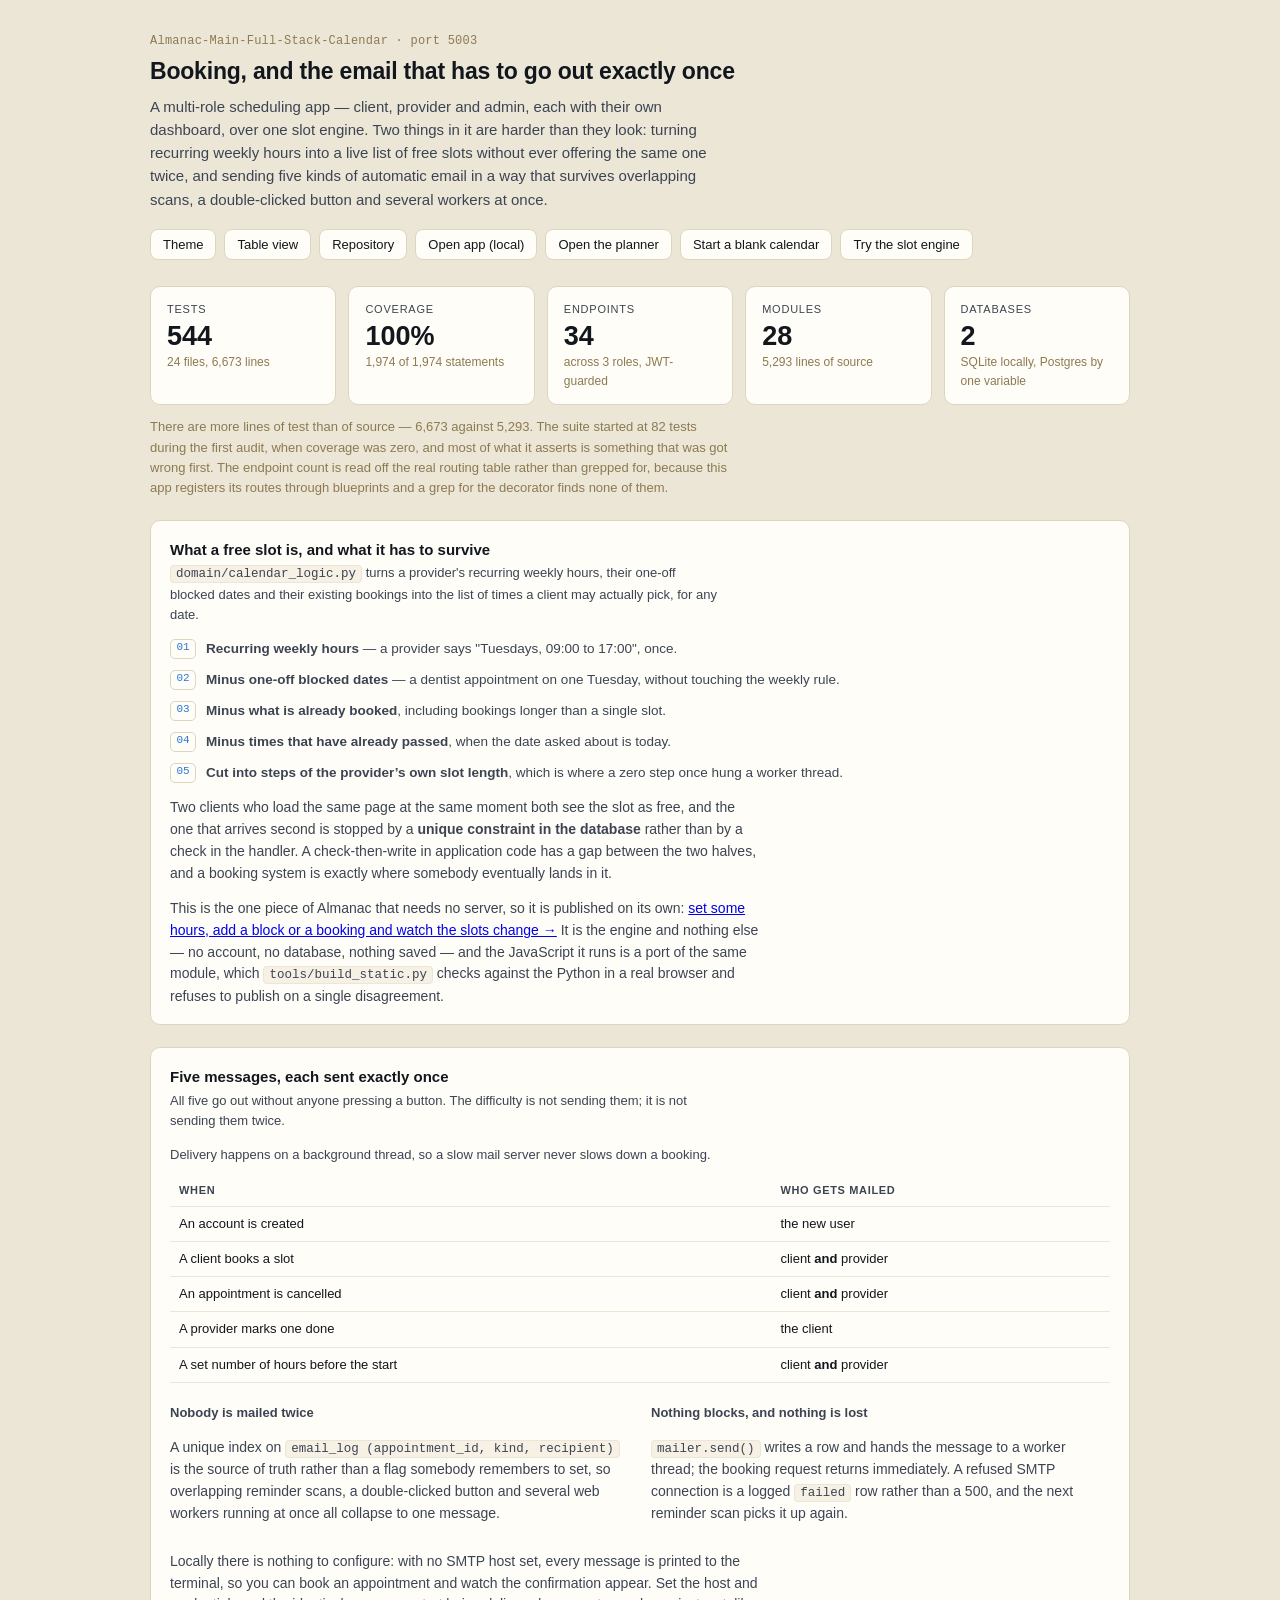
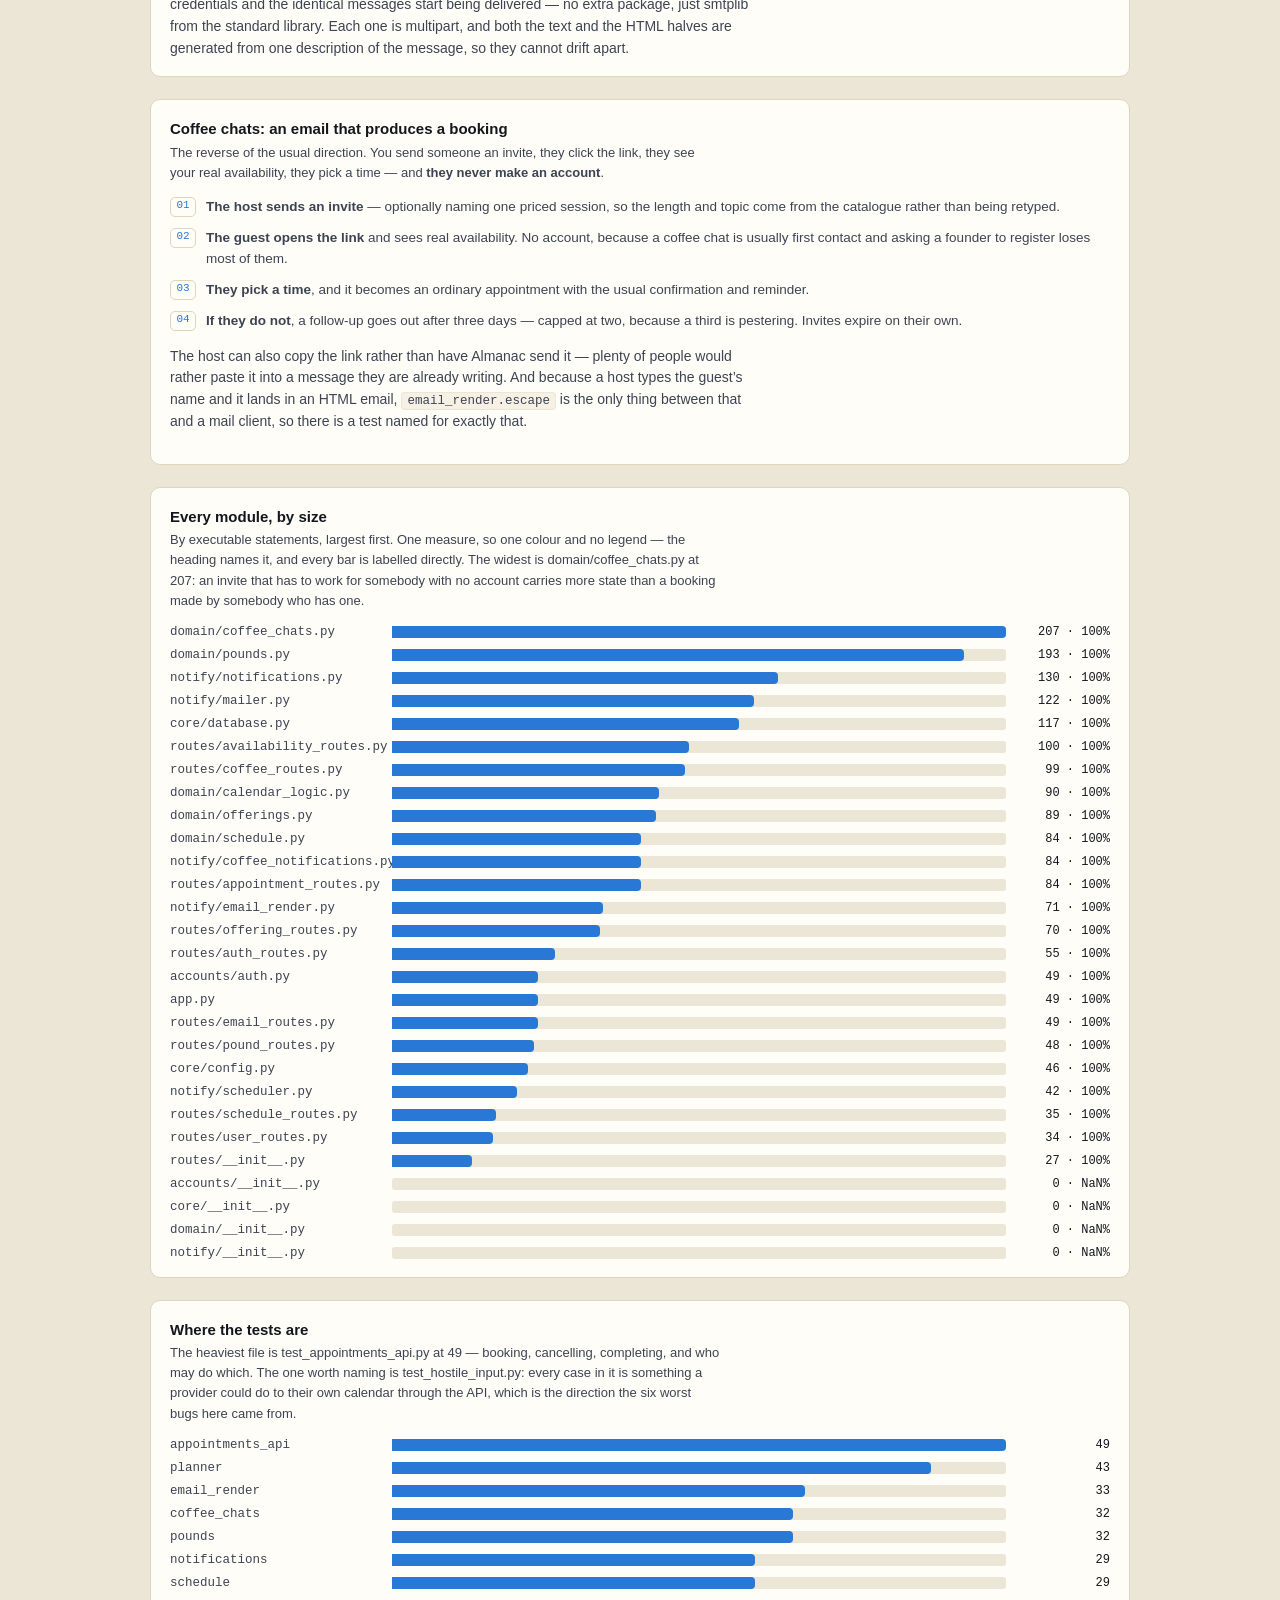
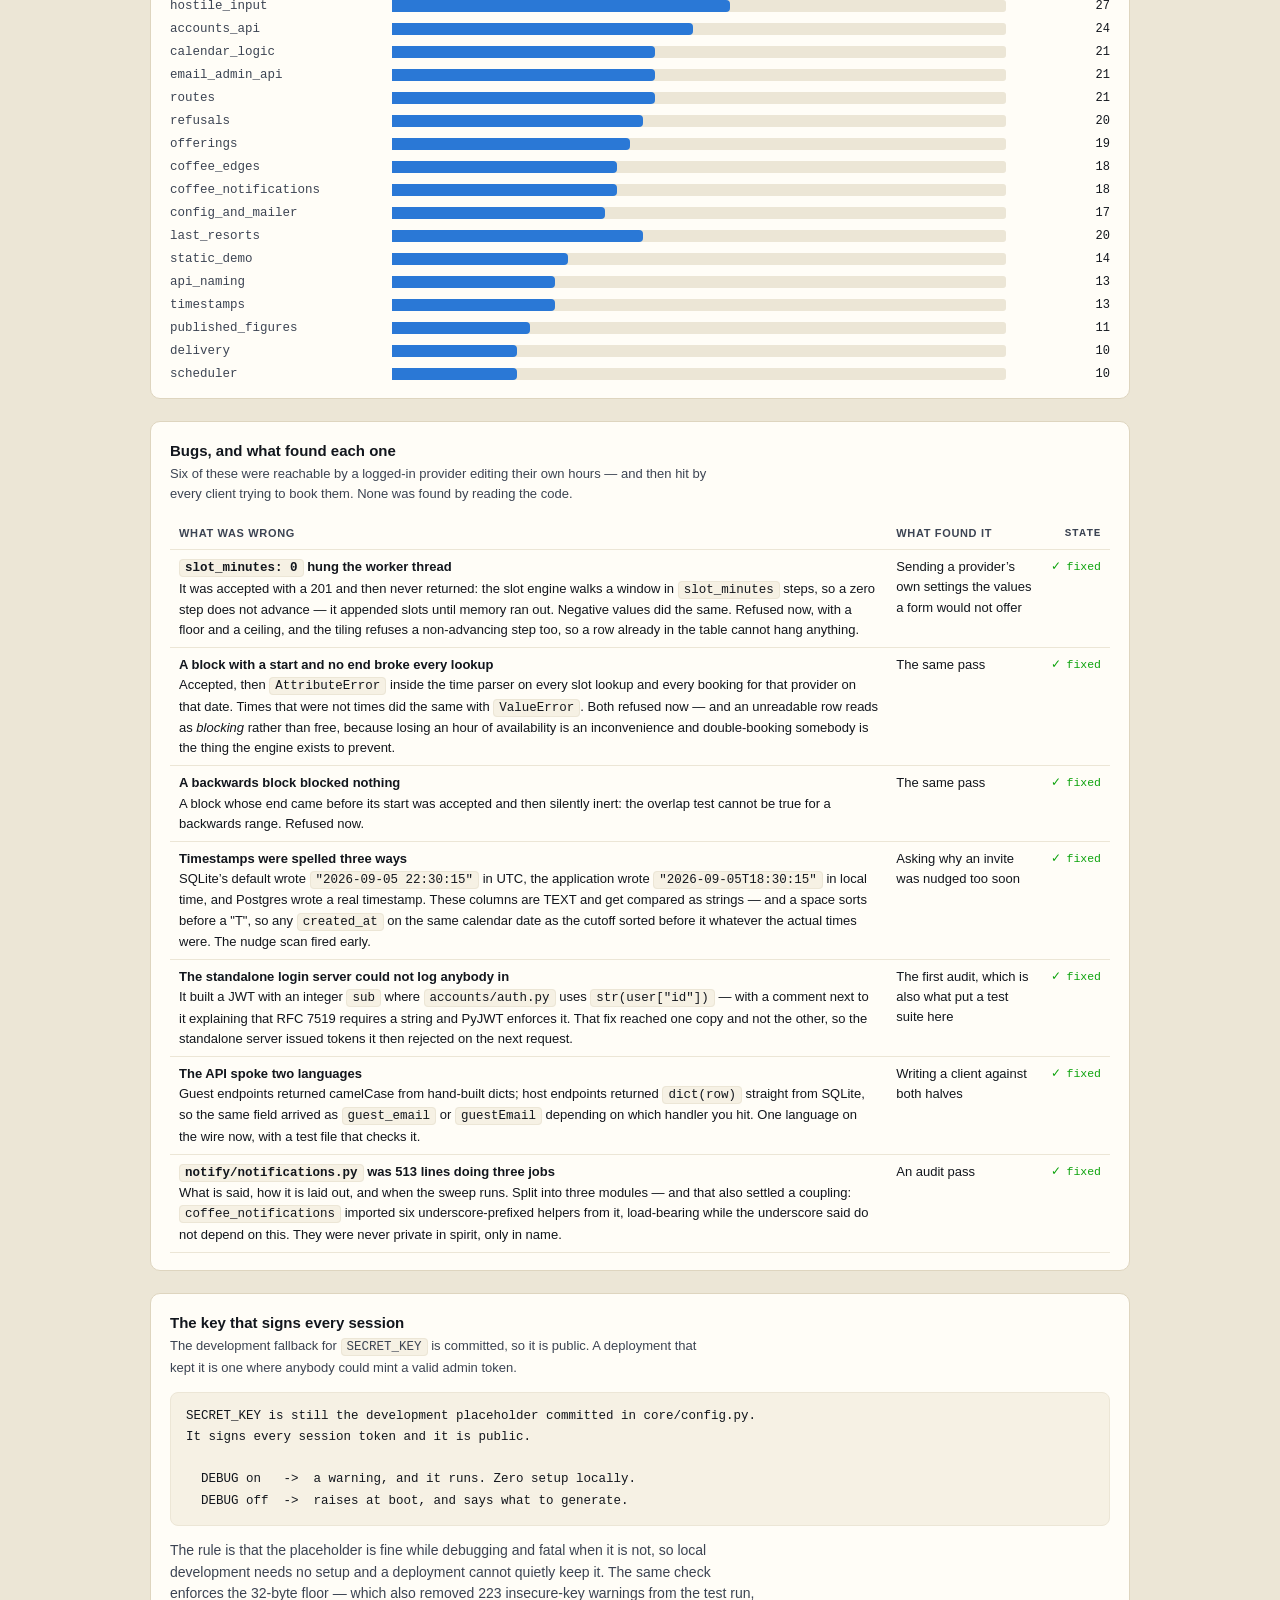
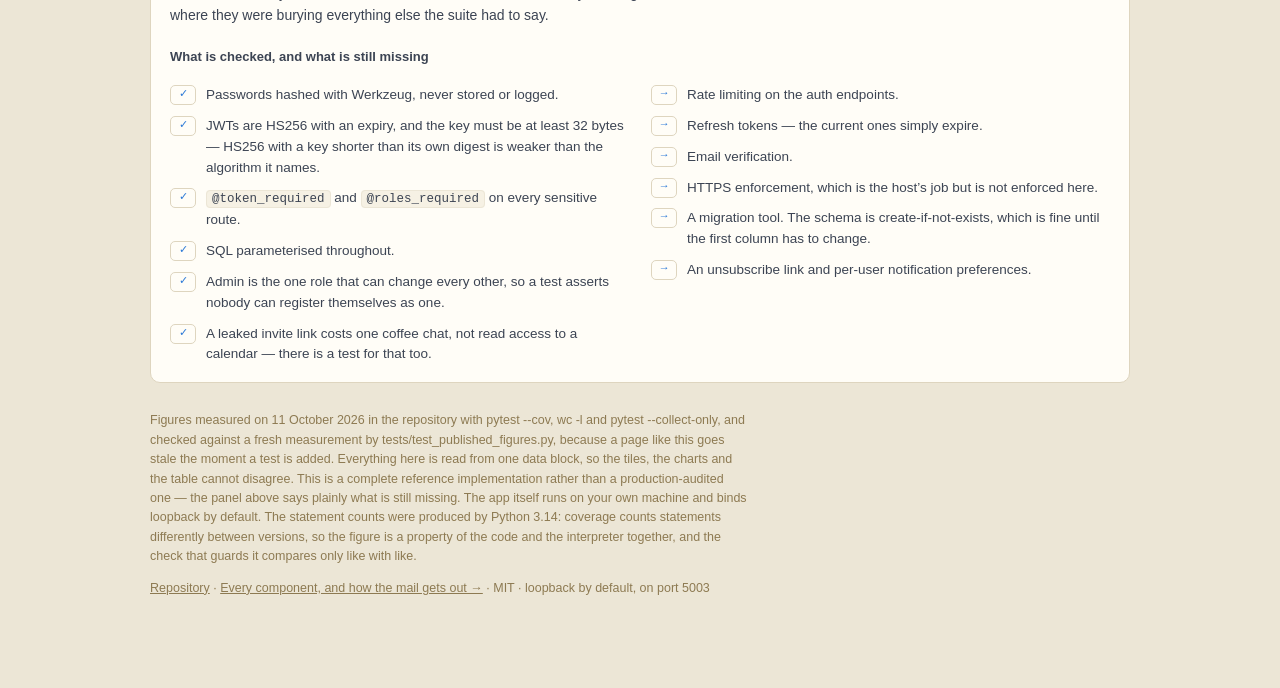
==== docs/index.html @ 66901bf9 "tests: close the last 4 lines and 8 branches (100% line and branch); drop a dead g-is-None guard in " ====
<!DOCTYPE html>
<html lang="en">
<head>
<meta charset="utf-8">
<meta name="viewport" content="width=device-width, initial-scale=1">
<title>Almanac — overview</title>
<meta name="description" content="A multi-role appointment booking platform: free-slot calculation, automatic email that nobody receives twice, and coffee chats — an email that produces a booking without the guest needing an account.">
<meta property="og:title" content="Almanac — appointment booking">
<!-- No count in here. A figure typed into a meta tag is one nothing on the
     page derives, so it is the first thing to go stale. -->
<meta property="og:description" content="Client, provider and admin dashboards over one slot engine, with email that is sent exactly once and a guest booking flow that needs no account.">
<meta property="og:type" content="website">
<style>
/* The warm surface this family of pages uses. The marks on top come from the
 * validated palette and were re-run against *this* surface, because contrast
 * only means anything against the colour the chart actually sits on:
 *
 *   series  #2a78d6  on #fffdf7   all five checks PASS (light)
 *   series  #3987e5  on #1a1a19   all five checks PASS (dark)
 *   good    #0ca30c  3.30:1
 *   warning #fab219  1.80:1  sub-3:1 BY DESIGN -> always icon + label
 *   crit    #d03b3b  4.72:1
 *
 * Run as a categorical set the status colours fail on #fab219, and are meant
 * to: status is not a categorical palette, and amber is legal only with a
 * glyph and a word beside it. Every use of it here has both.
 *
 * Dark is a selected set stepped for the dark surface, not an inversion. */
.viz-root {
  color-scheme: light;
  --plane:     #ece6d6;
  --surface:   #fffdf7;
  --ink:       #12161d;
  --ink-2:     #3c4453;
  --ink-muted: #8d7a52;
  --grid:      #ece6d6;
  --ring:      #ded5bf;
  --code-bg:   #f6f1e4;
  --series:    #2a78d6;
  --track:     #ece6d6;
  --good:      #0ca30c;
  --warning:   #fab219;
  --critical:  #d03b3b;
}
@media (prefers-color-scheme: dark) {
  :root:where(:not([data-theme="light"])) .viz-root {
    color-scheme: dark;
    --plane: #0d0d0d; --surface: #1a1a19;
    --ink: #ffffff; --ink-2: #c3c2b7; --ink-muted: #898781;
    --grid: #2c2c2a; --ring: #383835; --code-bg: #21201e;
    --series: #3987e5; --track: #2c2c2a;
  }
}
:root[data-theme="dark"] .viz-root {
  color-scheme: dark;
  --plane: #0d0d0d; --surface: #1a1a19;
  --ink: #ffffff; --ink-2: #c3c2b7; --ink-muted: #898781;
  --grid: #2c2c2a; --ring: #383835; --code-bg: #21201e;
  --series: #3987e5; --track: #2c2c2a;
}

* { box-sizing: border-box; }
html, body { margin: 0; }
.viz-root {
  --text: -apple-system, BlinkMacSystemFont, "Segoe UI", Helvetica, Arial, sans-serif;
  --mono: ui-monospace, SFMono-Regular, Menlo, monospace;
  padding: 34px 24px 44px;
  font: 15px/1.55 var(--text);
  background: var(--plane); color: var(--ink);
  min-height: 100vh;
}
main { max-width: 980px; margin: 0 auto; }

.crumb {
  margin: 0 0 6px; font: 400 12px var(--mono); color: var(--ink-muted);
  letter-spacing: .02em;
}
h1 { font-size: 23px; margin: 0 0 5px; letter-spacing: -0.2px; }
.lede { color: var(--ink-2); margin: 0; font-size: 15px; max-width: 68ch; }
.head { display: flex; justify-content: space-between; align-items: flex-start; gap: 18px; flex-wrap: wrap; }
.controls { display: flex; gap: 8px; flex-wrap: wrap; }
button, .btn {
  font: 400 13px var(--text); cursor: pointer; text-decoration: none;
  display: inline-block;
  background: var(--surface); color: var(--ink);
  border: 1px solid var(--ring); border-radius: 8px; padding: 7px 12px;
}
button:hover, .btn:hover { border-color: var(--ink-muted); }
button[aria-pressed="true"] { border-color: var(--series); color: var(--series); }

/* ------------------------------------------------------------ stat tiles */
/* A bare stat tile is the one form that ships without a hover layer: there is
 * no plot to interrogate, just the figure and what it counts. */
.tiles { display: grid; grid-template-columns: repeat(auto-fit, minmax(156px, 1fr)); gap: 12px; margin: 26px 0 10px; }
.tile { background: var(--surface); border: 1px solid var(--ring); border-radius: 10px; padding: 14px 16px; }
.tile .k { display: block; color: var(--ink-2); font-size: 11px; text-transform: uppercase; letter-spacing: .07em; }
.tile .v { display: block; margin-top: 3px; font: 600 27px/1.12 var(--text); font-variant-numeric: tabular-nums; }
.tile .n { display: block; margin-top: 2px; color: var(--ink-muted); font-size: 12px; }

.note { color: var(--ink-muted); font-size: 13px; max-width: 80ch; margin: 12px 0 0; }

/* ---------------------------------------------------------------- panels */
.panel { background: var(--surface); border: 1px solid var(--ring); border-radius: 10px; padding: 17px 19px; margin-top: 22px; }
.panel h2 { margin: 0 0 2px; font-size: 15px; }
.panel h3 { margin: 20px 0 6px; font-size: 13px; color: var(--ink-2); }
.panel .sub { margin: 0 0 14px; color: var(--ink-2); font-size: 13px; max-width: 76ch; }
.panel p { font-size: 14px; color: var(--ink-2); max-width: 76ch; }
.split { display: grid; grid-template-columns: repeat(auto-fit, minmax(330px, 1fr)); gap: 22px; }

/* Thin marks on a recessive track, 4px rounding on the data end only so the
 * mark stays anchored flat to the baseline it grows from. */
.bars { display: grid; gap: 9px; }
.bar { display: grid; grid-template-columns: 210px 1fr 92px; gap: 12px; align-items: center; }
.bar .lab { font: 400 12.5px var(--mono); color: var(--ink-2); }
.bar .rail { position: relative; height: 12px; background: var(--track); border-radius: 3px; }
.bar .fill { position: absolute; inset: 0 auto 0 0; background: var(--series); border-radius: 0 4px 4px 0; }
.bar .val { text-align: right; font: 500 12px var(--mono); font-variant-numeric: tabular-nums; color: var(--ink); }
.bar:hover .rail { outline: 2px solid var(--ring); outline-offset: 2px; }

/* ----------------------------------------------------------------- table */
table { width: 100%; border-collapse: collapse; }
caption { text-align: left; color: var(--ink-2); font-size: 13px; padding-bottom: 10px; }
th, td { text-align: left; padding: 7px 9px; border-bottom: 1px solid var(--grid); font-size: 13px; vertical-align: top; }
th { color: var(--ink-2); font-size: 11px; text-transform: uppercase; letter-spacing: .06em; }
td.num, th.num { text-align: right; font-family: var(--mono); font-variant-numeric: tabular-nums; }
td.mono { font-family: var(--mono); font-size: 12px; }
tr.total td { border-bottom: none; font-weight: 600; }
[hidden] { display: none !important; }

code { font-family: var(--mono); font-size: 12.5px; background: var(--code-bg); border: 1px solid var(--grid); border-radius: 4px; padding: 1px 5px; }
pre {
  background: var(--code-bg); border: 1px solid var(--grid); border-radius: 8px;
  padding: 13px 15px; overflow-x: auto;
  font: 12.5px/1.7 var(--mono); color: var(--ink); margin: 12px 0 0;
}

/* Numbered steps. */
.flow { list-style: none; margin: 12px 0 0; padding: 0; display: grid; gap: 10px; }
.flow li { display: grid; grid-template-columns: 26px 1fr; gap: 10px; font-size: 13.5px; color: var(--ink-2); }
.step {
  font: 500 11px var(--mono); color: var(--series);
  border: 1px solid var(--ring); border-radius: 5px;
  text-align: center; padding: 1px 0; height: 20px;
}

/* Status. Never colour alone: each carries a glyph and a word, which is what
 * makes the sub-3:1 amber legal. */
.flag { display: inline-flex; align-items: center; gap: 5px; font: 500 11.5px var(--mono); white-space: nowrap; }
.flag .g { font-size: 12px; }
.flag.good { color: var(--good); }
.flag.warn { color: var(--warning); }
.flag.crit { color: var(--critical); }

dl.kv { display: grid; grid-template-columns: auto 1fr; gap: 4px 14px; margin: 12px 0 0; font-size: 13px; }
dl.kv dt { color: var(--ink-2); font-family: var(--mono); font-size: 12px; }
dl.kv dd { margin: 0; }

footer { margin-top: 28px; color: var(--ink-muted); font-size: 12.5px; max-width: 86ch; }
footer a { color: inherit; }
</style>
</head>

<body class="viz-root" data-palette="#2a78d6">
<main>

<div class="head">
  <div>
    <p class="crumb">Almanac-Main-Full-Stack-Calendar &middot; port 5003</p>
    <h1>Booking, and the email that has to go out exactly once</h1>
    <p class="lede">
      A multi-role scheduling app — client, provider and admin, each with
      their own dashboard, over one slot engine. Two things in it are harder
      than they look: turning recurring weekly hours into a live list of free
      slots without ever offering the same one twice, and sending five kinds
      of automatic email in a way that survives overlapping scans, a
      double-clicked button and several workers at once.
    </p>
  </div>
  <div class="controls">
    <button id="themeBtn" type="button">Theme</button>
    <button id="tableBtn" type="button" aria-pressed="false">Table view</button>
    <a class="btn" href="https://github.com/luke-zhang-cs-py/Almanac-Main-Full-Stack-Calendar">Repository</a>
    <a class="btn" id="localBtn" href="http://127.0.0.1:5003/"
       title="Only works on a machine that is running the app">Open app (local)</a>
    <!-- The one page here that needs nothing running. A test rebuilds it
         from standalone/planner/ and fails if this copy has drifted. -->
    <a class="btn" href="planner.html"
       title="One self-contained file, no server, invented sample data">Open the planner</a>
    <!-- The same engine with nothing in it. The planner above is seeded with
         an invented term, which shows what the thing does and is the wrong
         place to start a real one from -- you would be deleting somebody
         else's lectures first. Built from data.blank.js by the same builder.
         Export a backup from here and domain/schedule.py imports it, which is
         how an offline file ends up with server-sent reminders. -->
    <a class="btn" href="calendar.html"
       title="The same calendar with nothing in it: no term, no diary, no to-dos. Export a backup and Almanac will remind you.">Start a blank calendar</a>
    <!-- The slot engine on its own, ported to JavaScript.
         tools/build_static.py refuses to publish it if the port and
         domain/calendar_logic.py disagree about a single slot. -->
    <a class="btn" href="app/"
       title="The free-slot engine, running in the browser. No account, no database, nothing saved.">Try the slot engine</a>
  </div>
</div>

<section class="tiles" id="tiles" aria-label="Headline figures"></section>
<p class="note" id="tilesNote"></p>

<!-- ==================================================== the slot engine -->
<section class="panel">
  <h2>What a free slot is, and what it has to survive</h2>
  <p class="sub">
    <code>domain/calendar_logic.py</code> turns a provider's recurring weekly hours,
    their one-off blocked dates and their existing bookings into the list of
    times a client may actually pick, for any date.
  </p>
  <ul class="flow" id="slotList"></ul>
  <p id="raceNote"></p>
  <p class="note">
    This is the one piece of Almanac that needs no server, so it is published
    on its own: <a href="app/">set some hours, add a block or a booking and
    watch the slots change &rarr;</a> It is the engine and nothing else — no
    account, no database, nothing saved — and the JavaScript it runs is a port
    of the same module, which <code>tools/build_static.py</code> checks against
    the Python in a real browser and refuses to publish on a single
    disagreement.
  </p>
</section>

<!-- ====================================================== the email -->
<section class="panel">
  <h2>Five messages, each sent exactly once</h2>
  <p class="sub">
    All five go out without anyone pressing a button. The difficulty is not
    sending them; it is not sending them twice.
  </p>
  <table>
    <caption>Delivery happens on a background thread, so a slow mail server
      never slows down a booking.</caption>
    <thead>
      <tr><th>When</th><th>Who gets mailed</th></tr>
    </thead>
    <tbody id="mailBody"></tbody>
  </table>
  <div class="split">
    <div>
      <h3>Nobody is mailed twice</h3>
      <p>
        A unique index on
        <code>email_log (appointment_id, kind, recipient)</code> is the source
        of truth rather than a flag somebody remembers to set, so overlapping
        reminder scans, a double-clicked button and several web workers
        running at once all collapse to one message.
      </p>
    </div>
    <div>
      <h3>Nothing blocks, and nothing is lost</h3>
      <p>
        <code>mailer.send()</code> writes a row and hands the message to a
        worker thread; the booking request returns immediately. A refused SMTP
        connection is a logged <code>failed</code> row rather than a 500, and
        the next reminder scan picks it up again.
      </p>
    </div>
  </div>
  <p class="note" id="mailNote"></p>
</section>

<!-- ================================================== the coffee chat -->
<section class="panel">
  <h2>Coffee chats: an email that produces a booking</h2>
  <p class="sub">
    The reverse of the usual direction. You send someone an invite, they click
    the link, they see your real availability, they pick a time — and
    <strong>they never make an account</strong>.
  </p>
  <ul class="flow" id="coffeeList"></ul>
  <p id="coffeeNote"></p>
</section>

<!-- ==================================================== the source -->
<section class="panel" id="modulePanel">
  <h2>Every module, by size</h2>
  <p class="sub" id="moduleSub"></p>
  <div id="moduleBars" class="bars"></div>
</section>

<section class="panel" id="testPanel">
  <h2>Where the tests are</h2>
  <p class="sub" id="testSub"></p>
  <div id="testBars" class="bars"></div>
</section>

<section class="panel" id="tablePanel" hidden>
  <table>
    <caption>Every module with its size, statements, coverage and what it is
      for. The same data as the two charts above.</caption>
    <thead>
      <tr><th>Module</th><th class="num">Lines</th><th class="num">Stmts</th>
          <th class="num">Covered</th><th>What it does</th></tr>
    </thead>
    <tbody id="tableBody"></tbody>
  </table>
</section>

<!-- =========================================================== the bugs -->
<section class="panel">
  <h2>Bugs, and what found each one</h2>
  <p class="sub">
    Six of these were reachable by a logged-in provider editing their own
    hours — and then hit by every client trying to book them. None was found
    by reading the code.
  </p>
  <table>
    <thead>
      <tr><th>What was wrong</th><th>What found it</th><th class="num">State</th></tr>
    </thead>
    <tbody id="bugBody"></tbody>
  </table>
</section>

<!-- ======================================================= the security -->
<section class="panel">
  <h2>The key that signs every session</h2>
  <p class="sub">
    The development fallback for <code>SECRET_KEY</code> is committed, so it
    is public. A deployment that kept it is one where anybody could mint a
    valid admin token.
  </p>
  <pre id="keySample"></pre>
  <p id="keyNote"></p>
  <h3>What is checked, and what is still missing</h3>
  <div class="split">
    <div>
      <ul class="flow" id="secureList"></ul>
    </div>
    <div>
      <ul class="flow" id="missingList"></ul>
    </div>
  </div>
</section>

<footer>
  <p id="footNote"></p>
  <p>
    <a href="https://github.com/luke-zhang-cs-py/Almanac-Main-Full-Stack-Calendar">Repository</a>
    &middot; <a href="architecture.html">Every component, and how the mail gets out &rarr;</a>
    &middot; MIT &middot; loopback by default, on port 5003
  </p>
</footer>

</main>

<script>
'use strict';

/* Every number on this page is read from here, so the tiles, the charts and
 * the table cannot drift apart.
 *
 * Measured on 23 September 2026 in the repository: `pytest -q --cov` for the
 * statements and what is uncovered, `wc -l` for length, `pytest
 * --collect-only -q` for the test counts, and the endpoint count by walking
 * the real url_map rather than grepping for decorators. Not estimated.
 * tests/test_published_figures.py checks the module and test figures against
 * a fresh measurement; `python tools/refresh_figures.py` rewrites them. */

var MODULES = [
  { name: 'domain/coffee_chats.py',         lines: 581, stmts: 207, missed:  0, does: 'the invite lifecycle: tokens, expiry, nudges, guest booking' },
  { name: 'domain/pounds.py',               lines: 523, stmts: 193, missed:  0, does: 'Canadian dollars into pounds, crossed through the euro, against a ceiling' },
  { name: 'notify/notifications.py',        lines: 470, stmts: 130, missed:  0, does: 'what Almanac says, and on what occasion' },
  { name: 'notify/mailer.py',               lines: 280, stmts: 122, missed:  0, does: 'transport: SMTP, the background queue, the delivery log' },
  { name: 'core/database.py',               lines: 561, stmts: 117, missed:  0, does: 'one interface over SQLite and Postgres' },
  { name: 'routes/availability_routes.py',  lines: 177, stmts: 100, missed:  0, does: 'provider hours and blocked dates; the public slot lookup' },
  { name: 'routes/coffee_routes.py',        lines: 206, stmts:  99, missed:  0, does: 'invites for the host, booking for the guest' },
  { name: 'domain/calendar_logic.py',       lines: 212, stmts:  90, missed:  0, does: 'the free-slot engine' },
  { name: 'domain/offerings.py',            lines: 250, stmts:  89, missed:  0, does: 'the priced catalogue; money as integer minor units' },
  { name: 'domain/schedule.py',             lines: 257, stmts:  84, missed:  0, does: 'a timetable imported from the planner, and what may be reminded about' },
  { name: 'notify/coffee_notifications.py', lines: 247, stmts:  84, missed:  0, does: 'invite, nudge, booked and declined mail' },
  { name: 'routes/appointment_routes.py',   lines: 169, stmts:  84, missed:  0, does: 'book, list, cancel, complete' },
  { name: 'notify/email_render.py',         lines: 223, stmts:  71, missed:  0, does: 'how a message is laid out — text and HTML from one description' },
  { name: 'routes/offering_routes.py',      lines: 135, stmts:  70, missed:  0, does: 'catalogue CRUD for the owner, browse for everyone' },
  { name: 'routes/auth_routes.py',          lines:  95, stmts:  55, missed:  0, does: 'register, login, me' },
  { name: 'accounts/auth.py',               lines:  87, stmts:  49, missed:  0, does: 'JWTs, and the two decorators that guard every route' },
  { name: 'app.py',                         lines:  81, stmts:  49, missed:  0, does: 'the factory and the blueprint registration' },
  { name: 'routes/email_routes.py',         lines:  89, stmts:  49, missed:  0, does: 'the admin delivery log, a test send, a manual scan' },
  { name: 'routes/pound_routes.py',         lines:  93, stmts:  48, missed:  0, does: 'one ledger per account: record, list, quote, remove' },
  { name: 'core/config.py',                 lines: 152, stmts:  46, missed:  0, does: 'every setting, from the environment — and the key check' },
  { name: 'notify/scheduler.py',            lines:  98, stmts:  42, missed:  0, does: 'the one background timer: reminders and coffee nudges' },
  { name: 'routes/schedule_routes.py',      lines:  82, stmts:  35, missed:  0, does: 'import a planner backup, list it, throw it away' },
  { name: 'routes/user_routes.py',          lines:  62, stmts:  34, missed:  0, does: 'providers, and the admin user list' },
  { name: 'routes/__init__.py',             lines:  70, stmts:  27, missed:  0, does: 'the blueprint list, and the camelCase helper' },
  { name: 'accounts/__init__.py',           lines:  19, stmts:   0, missed:  0, does: 'why the security boundary is its own directory' },
  { name: 'core/__init__.py',               lines:  20, stmts:   0, missed:  0, does: 'the plumbing everything sits on, and the direction of the arrows' },
  { name: 'domain/__init__.py',             lines:  25, stmts:   0, missed:  0, does: 'what the booking rules are, and what they are not allowed to import' },
  { name: 'notify/__init__.py',             lines:  29, stmts:   0, missed:  0, does: 'the email stack, bottom to top, and why it is not called email' }
];

/* Left out of coverage on purpose, and named here so the omission is visible
 * rather than silent. */
var OMITTED = [
  { name: 'scripts/login_page.py', lines: 427, why: 'a deliberately standalone demo server with its own database' },
  { name: 'scripts/seed_luke.py',  lines: 278, why: 'seeds a provider with hours and a catalogue' },
  { name: 'scripts/seed_data.py',  lines:  32, why: 'seeds the demo accounts' }
];

var TESTS = [
  { file: 'test_appointments_api.py',     n: 49, of: 'booking, cancelling, completing, and who may do which' },
  { file: 'test_planner.py',              n: 43, of: 'the standalone planner, and that no seed of anyone’s is committed with it' },
  { file: 'test_email_render.py',         n: 33, of: 'that the text and HTML halves cannot drift apart' },
  { file: 'test_coffee_chats.py',         n: 32, of: 'the invite lifecycle end to end' },
  { file: 'test_pounds.py',               n: 32, of: 'the cross rate and the markup, against the wallet fixture' },
  { file: 'test_notifications.py',        n: 29, of: 'what is said, on which occasion' },
  { file: 'test_schedule.py',             n: 29, of: 'the imported timetable, and the reminder the planner cannot send' },
  { file: 'test_hostile_input.py',        n: 27, of: 'what a provider can do to their own calendar' },
  { file: 'test_accounts_api.py',         n: 24, of: 'registration, login, and the role nobody may self-assign' },
  { file: 'test_calendar_logic.py',       n: 21, of: 'the slot engine' },
  { file: 'test_email_admin_api.py',      n: 21, of: 'the delivery log and the manual scan' },
  { file: 'test_routes.py',               n: 21, of: 'the HTTP surface' },
  { file: 'test_refusals.py',             n: 20, of: 'what every endpoint says when it has to say no' },
  { file: 'test_offerings.py',            n: 19, of: 'the catalogue, and money as integer minor units' },
  { file: 'test_coffee_edges.py',         n: 18, of: 'expired links, lost races, and payloads nobody meant to send' },
  { file: 'test_coffee_notifications.py', n: 18, of: 'invite, nudge, booked and declined mail' },
  { file: 'test_config_and_mailer.py',    n: 17, of: 'the key check, and a mail server that refuses' },
  { file: 'test_last_resorts.py',         n: 20, of: 'the arms that run only after something else went wrong' },
  { file: 'test_static_demo.py',          n: 14, of: 'that the published slot-engine demo has not drifted from what built it' },
  { file: 'test_api_naming.py',           n: 13, of: 'that the whole API speaks one language on the wire' },
  { file: 'test_timestamps.py',           n: 13, of: 'that every timestamp is written the same way' },
  { file: 'test_published_figures.py',    n: 11, of: 'the numbers on this page, against a fresh measurement' },
  { file: 'test_delivery.py',             n: 10, of: 'the SMTP conversation, and the sweep that drives it' },
  { file: 'test_scheduler.py',            n: 10, of: 'the background sweep' }
];

var TEST_LINES = 6673;

/* Which interpreter produced the statement counts above. It matters: coverage
 * counts a `with` block or a multi-line call differently between versions, so
 * the same unchanged file measures a different number of statements under a
 * different Python. The guard compares only when the running one is this one,
 * and skips with a reason otherwise -- which is why this line exists rather
 * than the check simply failing on a CI runner. */
var MEASURED_WITH = 'Python 3.14';
var ENDPOINTS = 34;
var ROLES = 3;

var SLOTS = [
  '<strong>Recurring weekly hours</strong> — a provider says "Tuesdays, 09:00 to 17:00", once.',
  '<strong>Minus one-off blocked dates</strong> — a dentist appointment on one Tuesday, without touching the weekly rule.',
  '<strong>Minus what is already booked</strong>, including bookings longer than a single slot.',
  '<strong>Minus times that have already passed</strong>, when the date asked about is today.',
  '<strong>Cut into steps of the provider’s own slot length</strong>, which is where a zero step once hung a worker thread.'
];

var MAILS = [
  ['An account is created', 'the new user'],
  ['A client books a slot', 'client <b>and</b> provider'],
  ['An appointment is cancelled', 'client <b>and</b> provider'],
  ['A provider marks one done', 'the client'],
  ['A set number of hours before the start', 'client <b>and</b> provider']
];

var COFFEE = [
  '<strong>The host sends an invite</strong> — optionally naming one priced session, so the length and topic come from the catalogue rather than being retyped.',
  '<strong>The guest opens the link</strong> and sees real availability. No account, because a coffee chat is usually first contact and asking a founder to register loses most of them.',
  '<strong>They pick a time</strong>, and it becomes an ordinary appointment with the usual confirmation and reminder.',
  '<strong>If they do not</strong>, a follow-up goes out after three days — capped at two, because a third is pestering. Invites expire on their own.'
];

/* Authored prose with intentional markup, kept out of esc() deliberately --
 * see drawBugs, which says so. Nothing here comes from a user. */
var BUGS = [
  ['<code>slot_minutes: 0</code> hung the worker thread',
   'It was accepted with a 201 and then never returned: the slot engine walks a window in <code>slot_minutes</code> steps, so a zero step does not advance — it appended slots until memory ran out. Negative values did the same. Refused now, with a floor and a ceiling, and the tiling refuses a non-advancing step too, so a row already in the table cannot hang anything.',
   'Sending a provider’s own settings the values a form would not offer', 'fixed'],
  ['A block with a start and no end broke every lookup',
   'Accepted, then <code>AttributeError</code> inside the time parser on every slot lookup and every booking for that provider on that date. Times that were not times did the same with <code>ValueError</code>. Both refused now — and an unreadable row reads as <em>blocking</em> rather than free, because losing an hour of availability is an inconvenience and double-booking somebody is the thing the engine exists to prevent.',
   'The same pass', 'fixed'],
  ['A backwards block blocked nothing',
   'A block whose end came before its start was accepted and then silently inert: the overlap test cannot be true for a backwards range. Refused now.',
   'The same pass', 'fixed'],
  ['Timestamps were spelled three ways',
   'SQLite’s default wrote <code>"2026-09-05 22:30:15"</code> in UTC, the application wrote <code>"2026-09-05T18:30:15"</code> in local time, and Postgres wrote a real timestamp. These columns are TEXT and get compared as strings — and a space sorts before a "T", so any <code>created_at</code> on the same calendar date as the cutoff sorted before it whatever the actual times were. The nudge scan fired early.',
   'Asking why an invite was nudged too soon', 'fixed'],
  ['The standalone login server could not log anybody in',
   'It built a JWT with an integer <code>sub</code> where <code>accounts/auth.py</code> uses <code>str(user["id"])</code> — with a comment next to it explaining that RFC 7519 requires a string and PyJWT enforces it. That fix reached one copy and not the other, so the standalone server issued tokens it then rejected on the next request.',
   'The first audit, which is also what put a test suite here', 'fixed'],
  ['The API spoke two languages',
   'Guest endpoints returned camelCase from hand-built dicts; host endpoints returned <code>dict(row)</code> straight from SQLite, so the same field arrived as <code>guest_email</code> or <code>guestEmail</code> depending on which handler you hit. One language on the wire now, with a test file that checks it.',
   'Writing a client against both halves', 'fixed'],
  ['<code>notify/notifications.py</code> was 513 lines doing three jobs',
   'What is said, how it is laid out, and when the sweep runs. Split into three modules — and that also settled a coupling: <code>coffee_notifications</code> imported six underscore-prefixed helpers from it, load-bearing while the underscore said do not depend on this. They were never private in spirit, only in name.',
   'An audit pass', 'fixed']
];

var SECURE = [
  'Passwords hashed with Werkzeug, never stored or logged.',
  'JWTs are HS256 with an expiry, and the key must be at least 32 bytes — HS256 with a key shorter than its own digest is weaker than the algorithm it names.',
  '<code>@token_required</code> and <code>@roles_required</code> on every sensitive route.',
  'SQL parameterised throughout.',
  'Admin is the one role that can change every other, so a test asserts nobody can register themselves as one.',
  'A leaked invite link costs one coffee chat, not read access to a calendar — there is a test for that too.'
];

var MISSING = [
  'Rate limiting on the auth endpoints.',
  'Refresh tokens — the current ones simply expire.',
  'Email verification.',
  'HTTPS enforcement, which is the host’s job but is not enforced here.',
  'A migration tool. The schema is create-if-not-exists, which is fine until the first column has to change.',
  'An unsubscribe link and per-user notification preferences.'
];

/* ------------------------------------------------------------- helpers */

function esc(s) {
  return String(s).replace(/[&<>"]/g, function (c) {
    return { '&': '&amp;', '<': '&lt;', '>': '&gt;', '"': '&quot;' }[c];
  });
}
function el(id) { return document.getElementById(id); }
function covered(m) { return m.stmts - m.missed; }
function coverage(m) { return Math.round(100 * covered(m) / m.stmts); }
function sum(list, field) {
  return list.reduce(function (n, item) { return n + field(item); }, 0);
}

var STMTS = sum(MODULES, function (m) { return m.stmts; });
var COVERED = sum(MODULES, covered);
var LINES = sum(MODULES, function (m) { return m.lines; });
var TEST_COUNT = sum(TESTS, function (t) { return t.n; });

/* ---------------------------------------------------------------- tiles */

function drawTiles() {
  var tiles = [
    ['Tests', TEST_COUNT.toLocaleString(),
     TESTS.length + ' files, ' + TEST_LINES.toLocaleString() + ' lines'],
    ['Coverage', Math.round(100 * COVERED / STMTS) + '%',
     COVERED.toLocaleString() + ' of ' + STMTS.toLocaleString() + ' statements'],
    ['Endpoints', ENDPOINTS, 'across ' + ROLES + ' roles, JWT-guarded'],
    ['Modules', MODULES.length, LINES.toLocaleString() + ' lines of source'],
    ['Databases', 2, 'SQLite locally, Postgres by one variable']
  ];
  el('tiles').innerHTML = tiles.map(function (t) {
    return '<div class="tile"><span class="k">' + esc(t[0]) +
      '</span><strong class="v">' + esc(t[1]) + '</strong>' +
      '<span class="n">' + esc(t[2]) + '</span></div>';
  }).join('');

  el('tilesNote').textContent =
    'There are more lines of test than of source — ' +
    TEST_LINES.toLocaleString() + ' against ' + LINES.toLocaleString() +
    '. The suite started at 82 tests during the first audit, when coverage ' +
    'was zero, and most of what it asserts is something that was got wrong ' +
    'first. The endpoint count is read off the real routing table rather ' +
    'than grepped for, because this app registers its routes through ' +
    'blueprints and a grep for the decorator finds none of them.';
}

/* --------------------------------------------------------------- charts */

function drawBars(id, rows, label, value, size, peak) {
  el(id).innerHTML = rows.map(function (row) {
    var width = (size(row) / peak * 100).toFixed(1);
    return '<div class="bar" title="' + esc(label(row) + ' — ' + value(row)) +
      '"><span class="lab">' + esc(label(row)) + '</span>' +
      '<span class="rail"><span class="fill" style="width:' + width +
      '%"></span></span>' +
      '<span class="val">' + esc(value(row)) + '</span></div>';
  }).join('');
}

function byStatements() {
  return MODULES.slice().sort(function (a, b) { return b.stmts - a.stmts; });
}

function drawModules() {
  var rows = byStatements();
  var peak = rows[0].stmts;
  el('moduleSub').textContent =
    'By executable statements, largest first. One measure, so one colour and ' +
    'no legend — the heading names it, and every bar is labelled directly. ' +
    'The widest is ' + rows[0].name + ' at ' + rows[0].stmts + ': an invite ' +
    'that has to work for somebody with no account carries more state than ' +
    'a booking made by somebody who has one.';
  drawBars('moduleBars', rows,
           function (m) { return m.name; },
           function (m) { return m.stmts + ' · ' + coverage(m) + '%'; },
           function (m) { return m.stmts; }, peak);
}

function drawTests() {
  var peak = Math.max.apply(null, TESTS.map(function (t) { return t.n; }));
  var most = TESTS.reduce(function (a, b) { return b.n > a.n ? b : a; });
  el('testSub').textContent =
    'The heaviest file is ' + most.file + ' at ' + most.n + ' — ' + most.of +
    '. The one worth naming is test_hostile_input.py: every case in it is ' +
    'something a provider could do to their own calendar through the API, ' +
    'which is the direction the six worst bugs here came from.';
  drawBars('testBars', TESTS,
           function (t) { return t.file.replace('test_', '').replace('.py', ''); },
           function (t) { return String(t.n); },
           function (t) { return t.n; }, peak);
}

/* --------------------------------------------------------------- tables */

function drawTable() {
  var rows = byStatements().map(function (m) {
    return '<tr><td class="mono">' + esc(m.name) + '</td>' +
      '<td class="num">' + m.lines + '</td>' +
      '<td class="num">' + m.stmts + '</td>' +
      '<td class="num">' + coverage(m) + '%</td>' +
      '<td>' + esc(m.does) + '</td></tr>';
  }).join('');
  var omitted = OMITTED.map(function (o) {
    return '<tr><td class="mono">' + esc(o.name) + '</td>' +
      '<td class="num">' + o.lines + '</td>' +
      '<td class="num">&mdash;</td><td class="num">omitted</td>' +
      '<td>' + esc(o.why) + '</td></tr>';
  }).join('');
  el('tableBody').innerHTML = rows + omitted +
    '<tr class="total"><td>Total, excluding the omitted scripts</td>' +
    '<td class="num">' + LINES.toLocaleString() + '</td>' +
    '<td class="num">' + STMTS.toLocaleString() + '</td>' +
    '<td class="num">' + Math.round(100 * COVERED / STMTS) + '%</td>' +
    '<td>&mdash;</td></tr>';
}

function drawBugs() {
  el('bugBody').innerHTML = BUGS.map(function (b) {
    return '<tr><td><b>' + b[0] + '</b><br>' + b[1] + '</td>' +
      '<td>' + b[2] + '</td>' +
      '<td class="num"><span class="flag good"><span class="g">✓</span>' +
      esc(b[3]) + '</span></td></tr>';
  }).join('');
}

function drawSlots() {
  el('slotList').innerHTML = SLOTS.map(function (text, index) {
    var n = index + 1;
    return '<li><span class="step">' + (n < 10 ? '0' + n : n) +
      '</span><span>' + text + '</span></li>';
  }).join('');

  el('raceNote').innerHTML =
    'Two clients who load the same page at the same moment both see the slot ' +
    'as free, and the one that arrives second is stopped by a <b>unique ' +
    'constraint in the database</b> rather than by a check in the handler. ' +
    'A check-then-write in application code has a gap between the two ' +
    'halves, and a booking system is exactly where somebody eventually ' +
    'lands in it.';
}

function drawMail() {
  el('mailBody').innerHTML = MAILS.map(function (m) {
    return '<tr><td>' + esc(m[0]) + '</td><td>' + m[1] + '</td></tr>';
  }).join('');
  el('mailNote').textContent =
    'Locally there is nothing to configure: with no SMTP host set, every ' +
    'message is printed to the terminal, so you can book an appointment and ' +
    'watch the confirmation appear. Set the host and credentials and the ' +
    'identical messages start being delivered — no extra package, just ' +
    'smtplib from the standard library. Each one is multipart, and both the ' +
    'text and the HTML halves are generated from one description of the ' +
    'message, so they cannot drift apart.';
}

function drawCoffee() {
  el('coffeeList').innerHTML = COFFEE.map(function (text, index) {
    var n = index + 1;
    return '<li><span class="step">' + (n < 10 ? '0' + n : n) +
      '</span><span>' + text + '</span></li>';
  }).join('');
  el('coffeeNote').innerHTML =
    'The host can also copy the link rather than have Almanac send it — ' +
    'plenty of people would rather paste it into a message they are already ' +
    'writing. And because a host types the guest’s name and it lands in an ' +
    'HTML email, <code>email_render.escape</code> is the only thing between ' +
    'that and a mail client, so there is a test named for exactly that.';
}

function drawSecurity() {
  el('keySample').textContent = [
    "SECRET_KEY is still the development placeholder committed in core/config.py.",
    "It signs every session token and it is public.",
    "",
    "  DEBUG on   ->  a warning, and it runs. Zero setup locally.",
    "  DEBUG off  ->  raises at boot, and says what to generate."
  ].join('\n');

  el('keyNote').textContent =
    'The rule is that the placeholder is fine while debugging and fatal ' +
    'when it is not, so local development needs no setup and a deployment ' +
    'cannot quietly keep it. The same check enforces the 32-byte floor — ' +
    'which also removed 223 insecure-key warnings from the test run, where ' +
    'they were burying everything else the suite had to say.';

  el('secureList').innerHTML = SECURE.map(function (text) {
    return '<li><span class="step">&check;</span><span>' + text +
      '</span></li>';
  }).join('');
  el('missingList').innerHTML = MISSING.map(function (text) {
    return '<li><span class="step">&rarr;</span><span>' + text +
      '</span></li>';
  }).join('');
}

/* -------------------------------------------------------------- controls */

el('themeBtn').addEventListener('click', function () {
  var set = document.documentElement.getAttribute('data-theme');
  var dark = set ? set === 'dark'
    : window.matchMedia('(prefers-color-scheme: dark)').matches;
  document.documentElement.setAttribute('data-theme', dark ? 'light' : 'dark');
});

el('tableBtn').addEventListener('click', function () {
  var showTable = el('tablePanel').hidden;
  el('tablePanel').hidden = !showTable;
  el('modulePanel').hidden = showTable;
  el('testPanel').hidden = showTable;
  this.setAttribute('aria-pressed', String(showTable));
  this.textContent = showTable ? 'Chart view' : 'Table view';
});

el('footNote').textContent =
  'Figures measured on 11 October 2026 in the repository with pytest ' +
  '--cov, wc -l and pytest --collect-only, and checked against a fresh ' +
  'measurement by tests/test_published_figures.py, because a page like this ' +
  'goes stale the moment a test is added. Everything here is read from one ' +
  'data block, so the tiles, the charts and the table cannot disagree. This ' +
  'is a complete reference implementation rather than a production-audited ' +
  'one — the panel above says plainly what is still missing. The app itself ' +
  'runs on your own machine and binds loopback by default.';

el('footNote').textContent += ' The statement counts were produced by ' +
  MEASURED_WITH + ': coverage counts statements differently between ' +
  'versions, so the figure is a property of the code and the interpreter ' +
  'together, and the check that guards it compares only like with like.';

drawTiles();
drawModules();
drawTests();
drawTable();
drawBugs();
drawSlots();
drawMail();
drawCoffee();
drawSecurity();
</script>
</body>
</html>
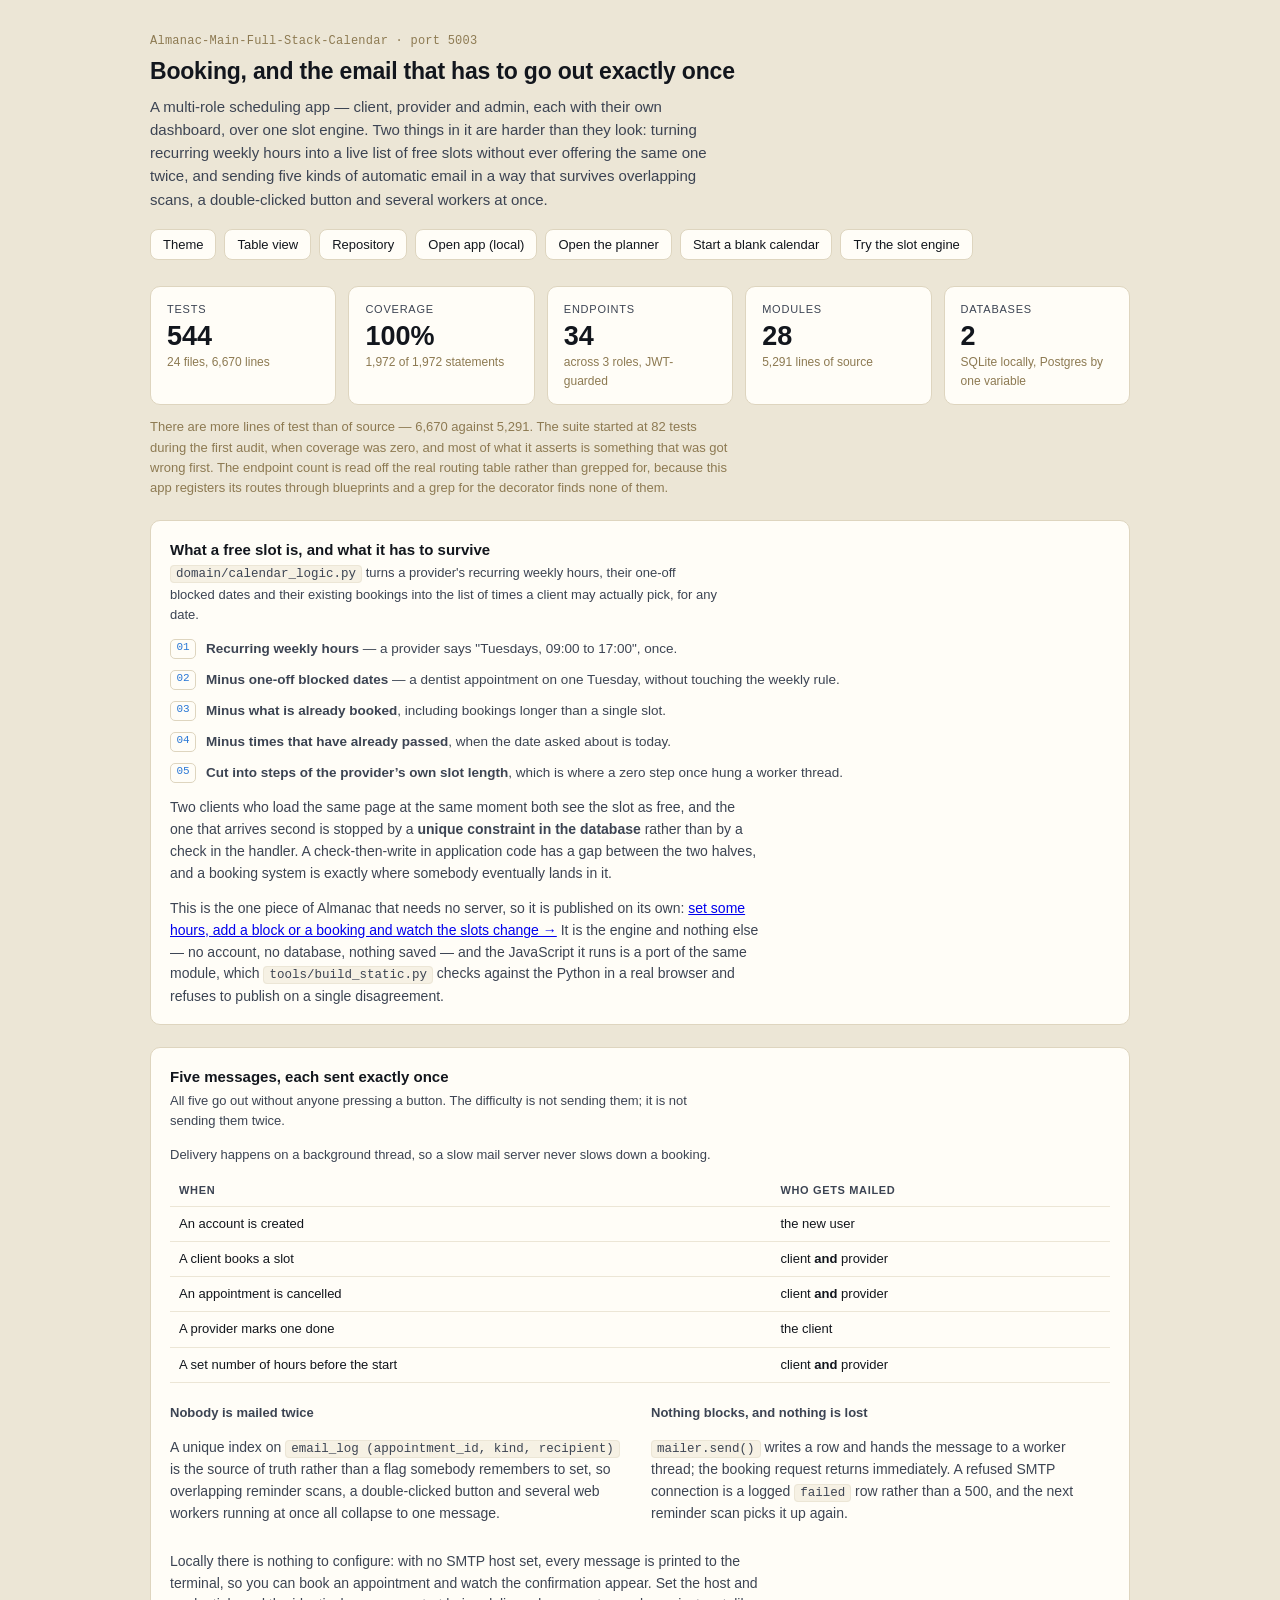
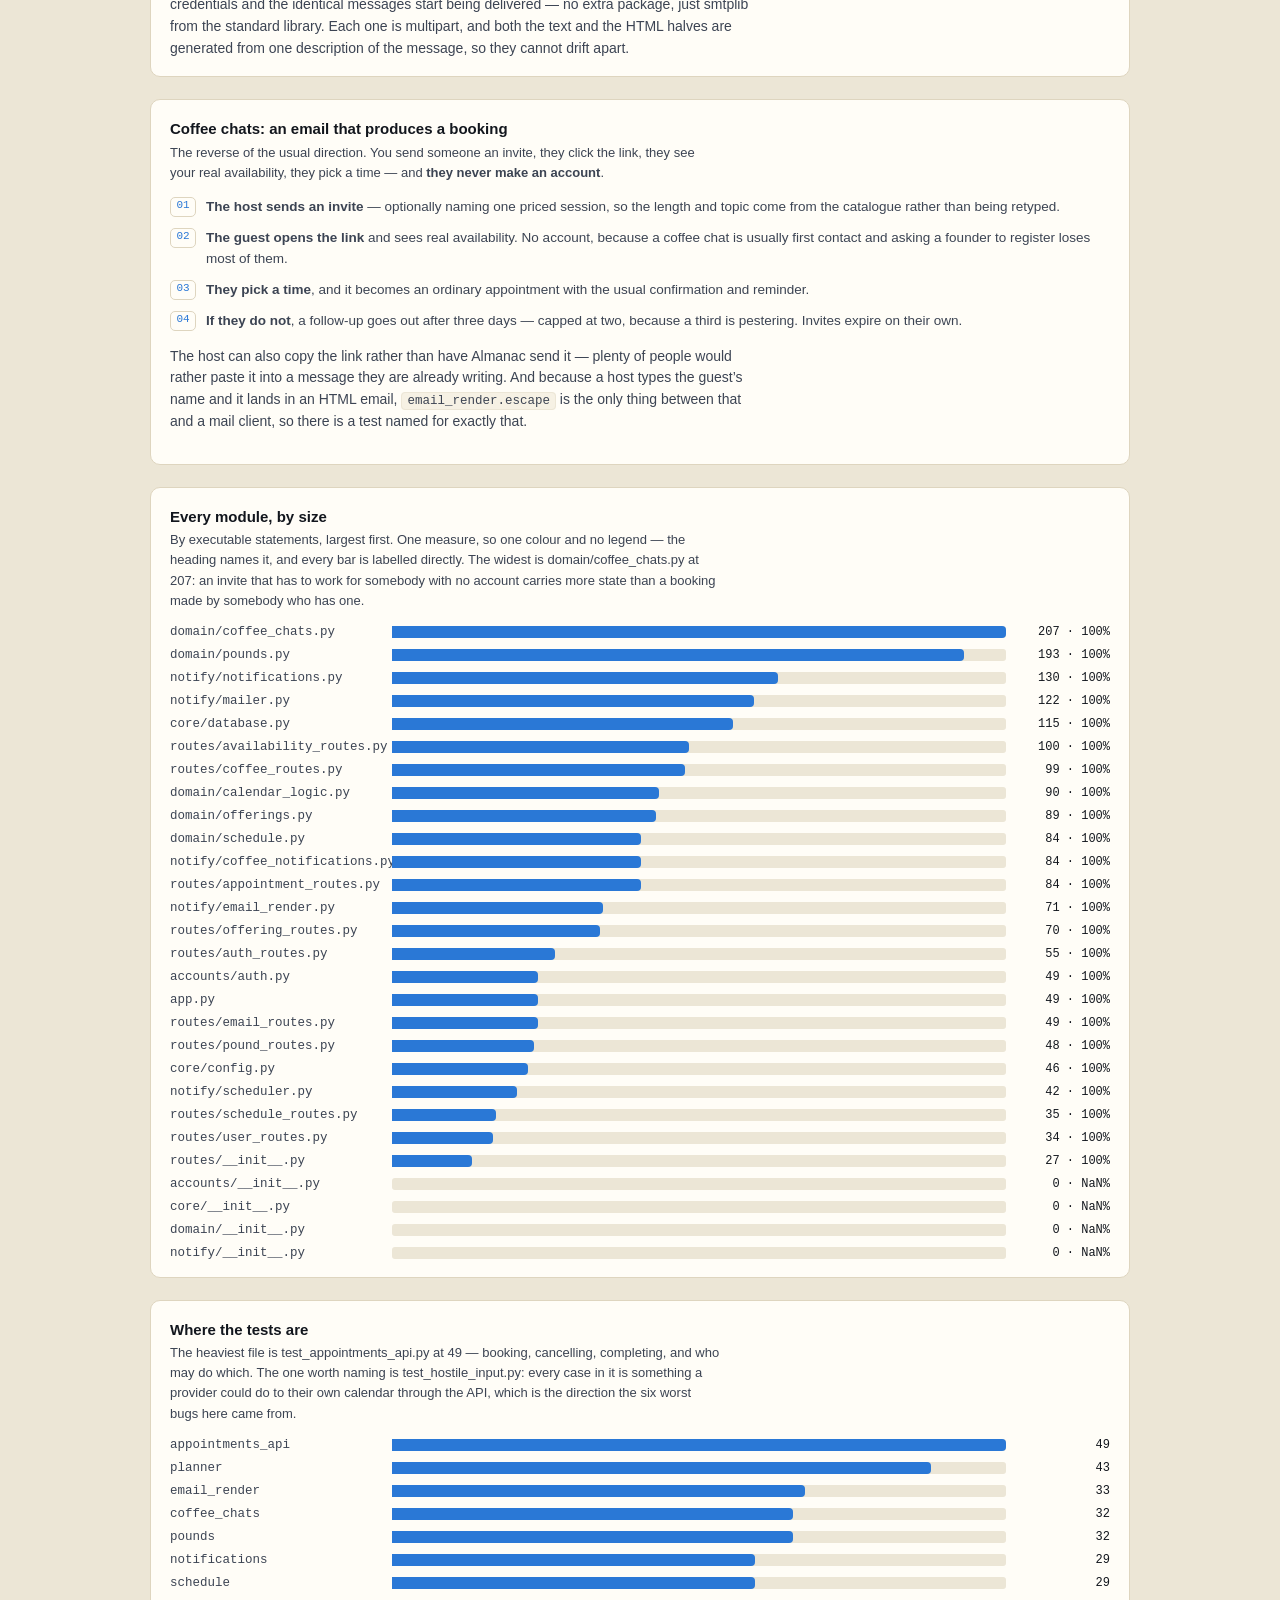
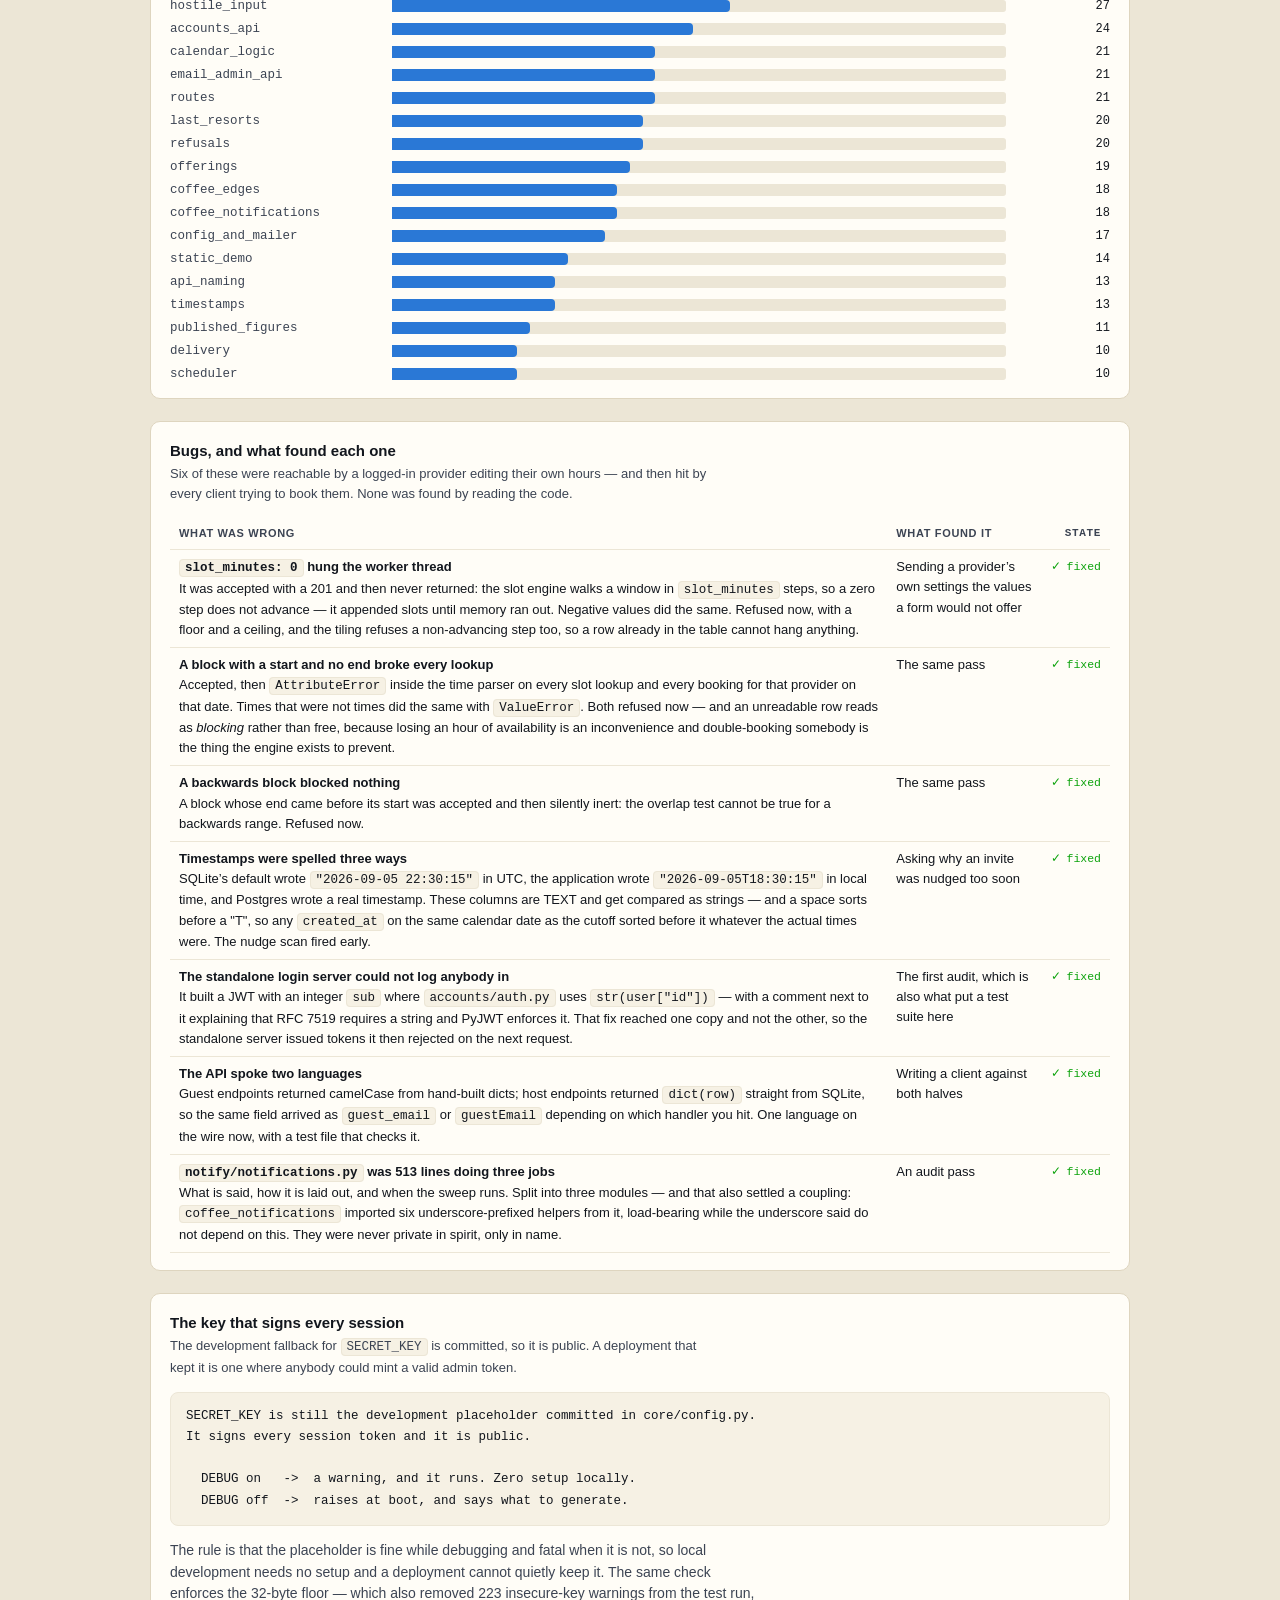
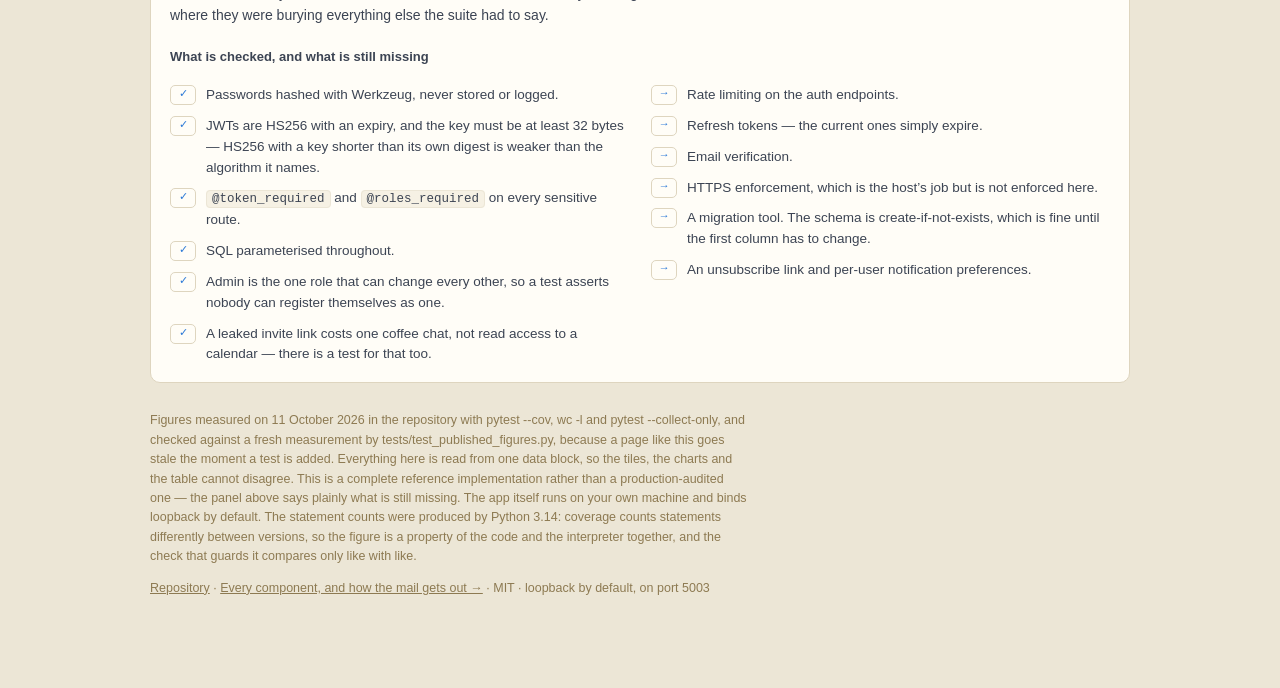
==== commit 1d48f9ad: "review: drop unused thread-local from database; one helper for the INTEGRITY_ERRORS probe database._" ====
--- a/docs/index.html
+++ b/docs/index.html
@@ -368,7 +368,7 @@
   { name: 'domain/pounds.py',               lines: 523, stmts: 193, missed:  0, does: 'Canadian dollars into pounds, crossed through the euro, against a ceiling' },
   { name: 'notify/notifications.py',        lines: 470, stmts: 130, missed:  0, does: 'what Almanac says, and on what occasion' },
   { name: 'notify/mailer.py',               lines: 280, stmts: 122, missed:  0, does: 'transport: SMTP, the background queue, the delivery log' },
-  { name: 'core/database.py',               lines: 561, stmts: 117, missed:  0, does: 'one interface over SQLite and Postgres' },
+  { name: 'core/database.py',               lines: 559, stmts: 115, missed:  0, does: 'one interface over SQLite and Postgres' },
   { name: 'routes/availability_routes.py',  lines: 177, stmts: 100, missed:  0, does: 'provider hours and blocked dates; the public slot lookup' },
   { name: 'routes/coffee_routes.py',        lines: 206, stmts:  99, missed:  0, does: 'invites for the host, booking for the guest' },
   { name: 'domain/calendar_logic.py',       lines: 212, stmts:  90, missed:  0, does: 'the free-slot engine' },
@@ -415,12 +415,12 @@
   { file: 'test_calendar_logic.py',       n: 21, of: 'the slot engine' },
   { file: 'test_email_admin_api.py',      n: 21, of: 'the delivery log and the manual scan' },
   { file: 'test_routes.py',               n: 21, of: 'the HTTP surface' },
+  { file: 'test_last_resorts.py',         n: 20, of: 'the arms that run only after something else went wrong' },
   { file: 'test_refusals.py',             n: 20, of: 'what every endpoint says when it has to say no' },
   { file: 'test_offerings.py',            n: 19, of: 'the catalogue, and money as integer minor units' },
   { file: 'test_coffee_edges.py',         n: 18, of: 'expired links, lost races, and payloads nobody meant to send' },
   { file: 'test_coffee_notifications.py', n: 18, of: 'invite, nudge, booked and declined mail' },
   { file: 'test_config_and_mailer.py',    n: 17, of: 'the key check, and a mail server that refuses' },
-  { file: 'test_last_resorts.py',         n: 20, of: 'the arms that run only after something else went wrong' },
   { file: 'test_static_demo.py',          n: 14, of: 'that the published slot-engine demo has not drifted from what built it' },
   { file: 'test_api_naming.py',           n: 13, of: 'that the whole API speaks one language on the wire' },
   { file: 'test_timestamps.py',           n: 13, of: 'that every timestamp is written the same way' },
@@ -429,7 +429,7 @@
   { file: 'test_scheduler.py',            n: 10, of: 'the background sweep' }
 ];
 
-var TEST_LINES = 6673;
+var TEST_LINES = 6670;
 
 /* Which interpreter produced the statement counts above. It matters: coverage
  * counts a `with` block or a multi-line call differently between versions, so
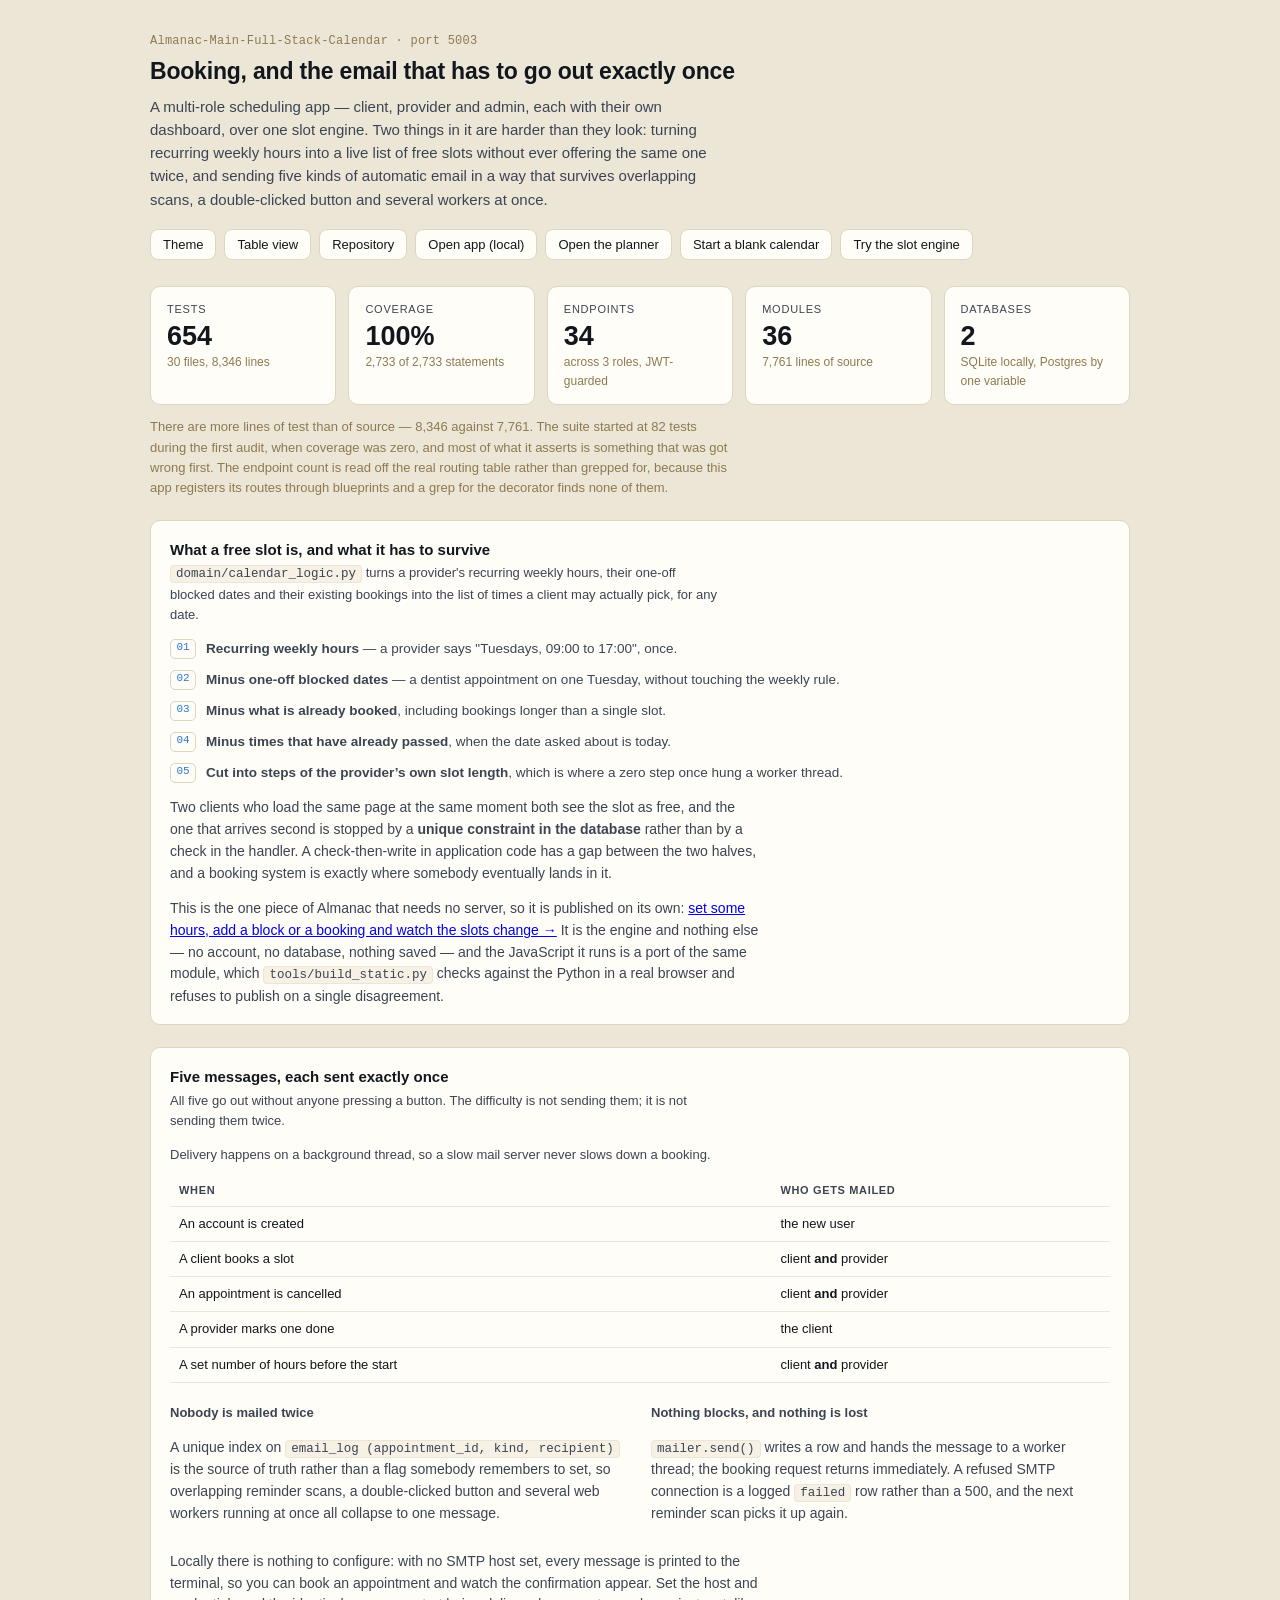
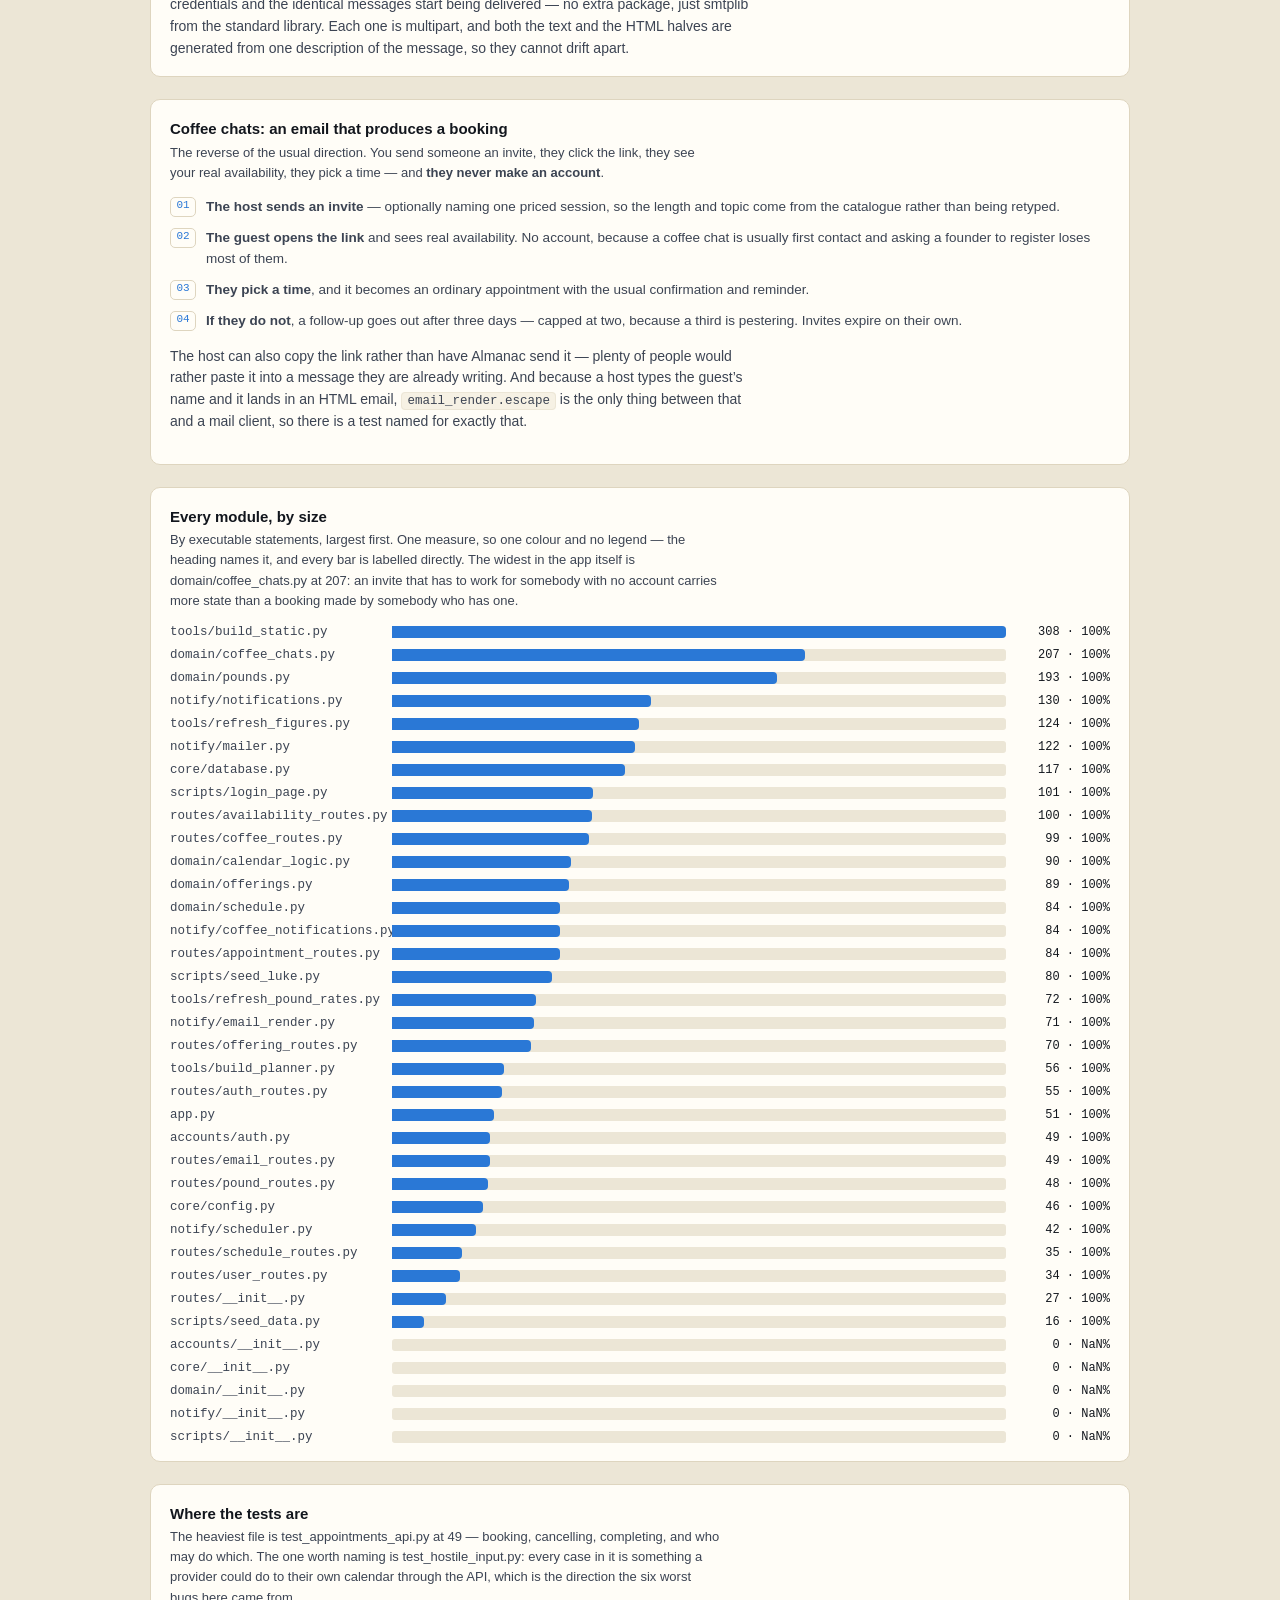
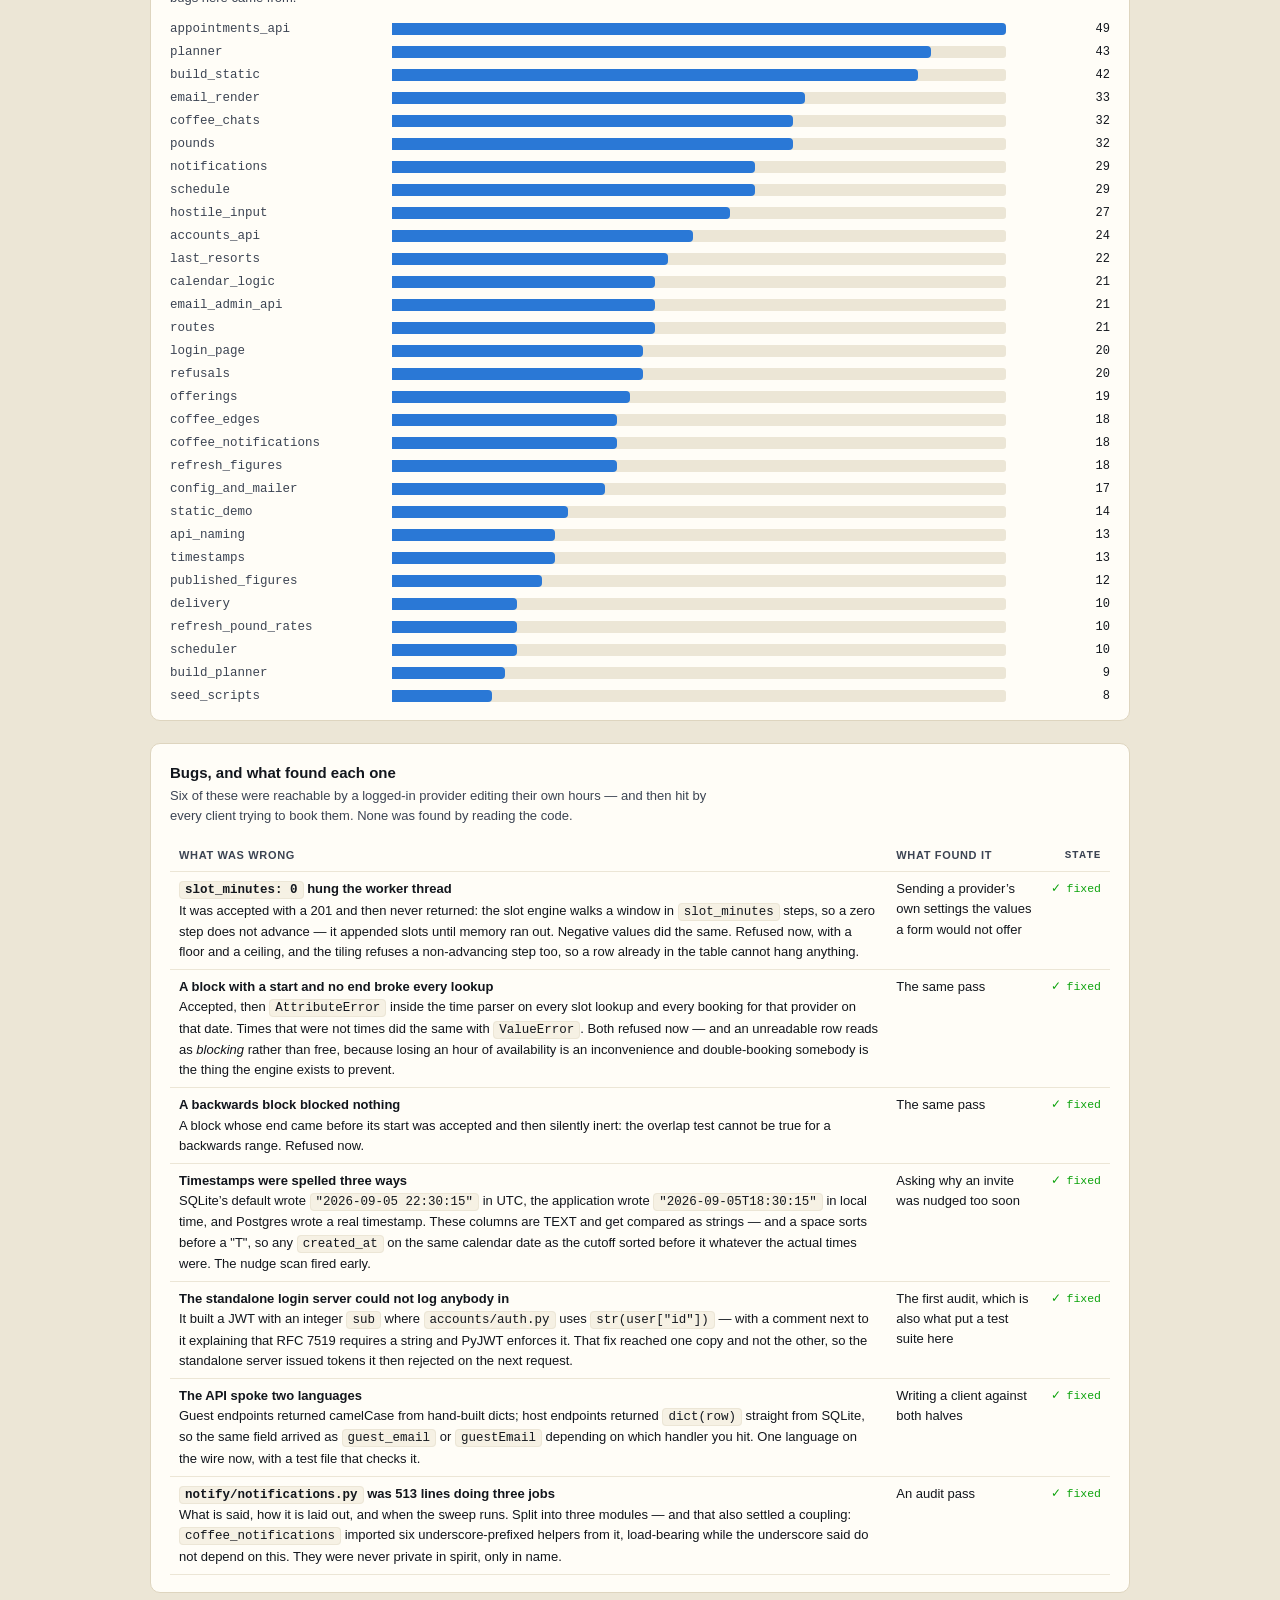
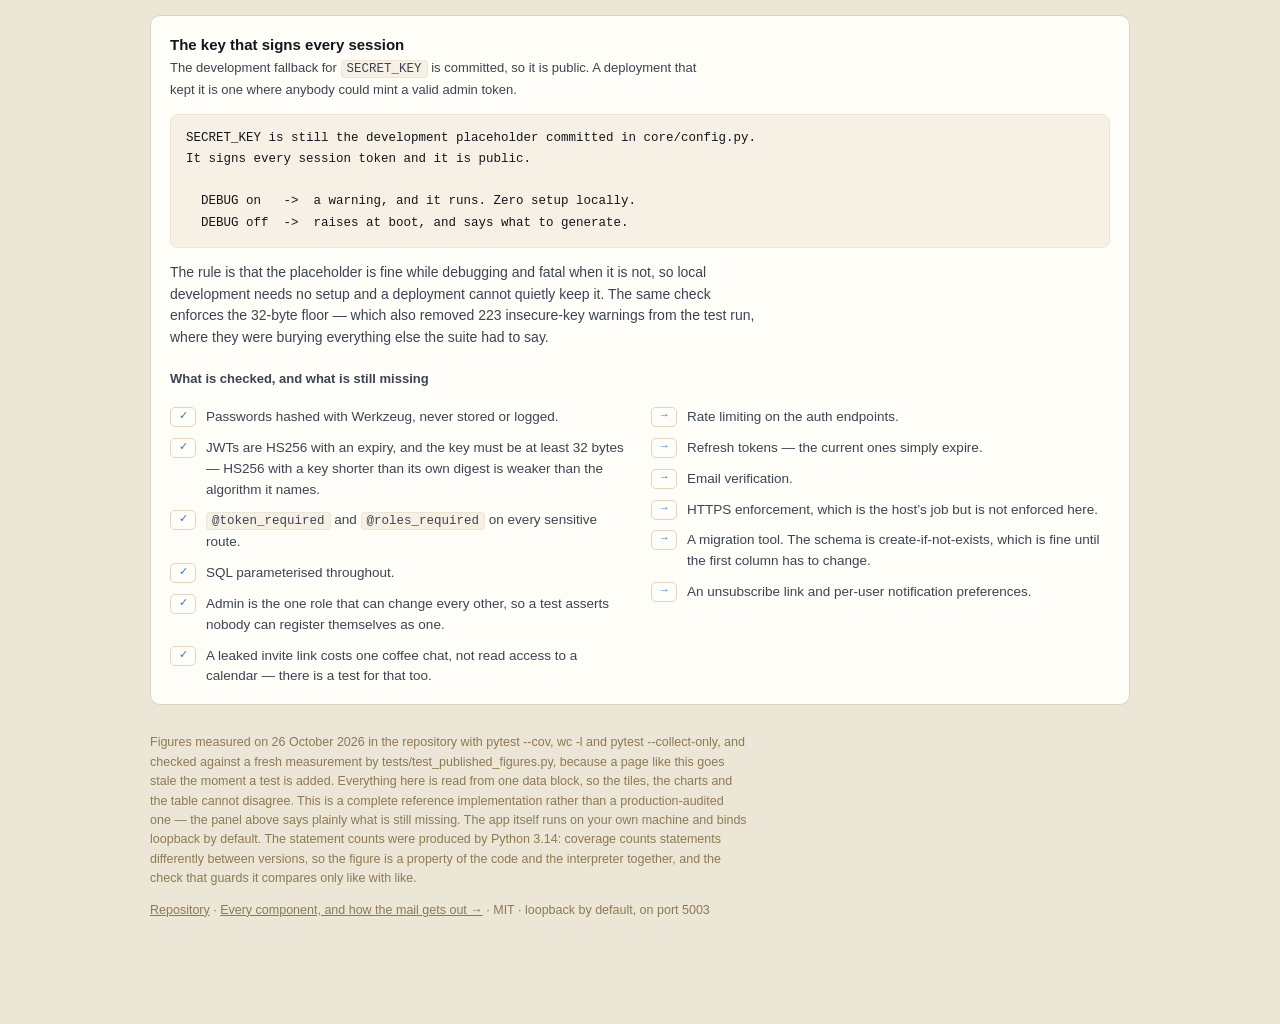
==== commit 52075bed: "tests: 100% line and branch coverage over the whole repo; CI enforces it .coveragerc now measures ev" ====
--- a/docs/index.html
+++ b/docs/index.html
@@ -356,7 +356,7 @@
 /* Every number on this page is read from here, so the tiles, the charts and
  * the table cannot drift apart.
  *
- * Measured on 23 September 2026 in the repository: `pytest -q --cov` for the
+ * Measured on 26 October 2026 in the repository: `pytest -q --cov` for the
  * statements and what is uncovered, `wc -l` for length, `pytest
  * --collect-only -q` for the test counts, and the endpoint count by walking
  * the real url_map rather than grepping for decorators. Not estimated.
@@ -364,11 +364,14 @@
  * a fresh measurement; `python tools/refresh_figures.py` rewrites them. */
 
 var MODULES = [
+  { name: 'tools/build_static.py',          lines: 1183, stmts: 308, missed:  0, does: 'builds the slot-engine demo, and refuses to publish a port that disagrees' },
   { name: 'domain/coffee_chats.py',         lines: 581, stmts: 207, missed:  0, does: 'the invite lifecycle: tokens, expiry, nudges, guest booking' },
   { name: 'domain/pounds.py',               lines: 523, stmts: 193, missed:  0, does: 'Canadian dollars into pounds, crossed through the euro, against a ceiling' },
   { name: 'notify/notifications.py',        lines: 470, stmts: 130, missed:  0, does: 'what Almanac says, and on what occasion' },
+  { name: 'tools/refresh_figures.py',       lines: 233, stmts: 124, missed:  0, does: 'rewrites the figures on this page from a real run' },
   { name: 'notify/mailer.py',               lines: 280, stmts: 122, missed:  0, does: 'transport: SMTP, the background queue, the delivery log' },
-  { name: 'core/database.py',               lines: 559, stmts: 115, missed:  0, does: 'one interface over SQLite and Postgres' },
+  { name: 'core/database.py',               lines: 559, stmts: 117, missed:  0, does: 'one interface over SQLite and Postgres' },
+  { name: 'scripts/login_page.py',          lines: 431, stmts: 101, missed:  0, does: 'a standalone sign-in demo server with its own database' },
   { name: 'routes/availability_routes.py',  lines: 177, stmts: 100, missed:  0, does: 'provider hours and blocked dates; the public slot lookup' },
   { name: 'routes/coffee_routes.py',        lines: 206, stmts:  99, missed:  0, does: 'invites for the host, booking for the guest' },
   { name: 'domain/calendar_logic.py',       lines: 212, stmts:  90, missed:  0, does: 'the free-slot engine' },
@@ -376,11 +379,14 @@
   { name: 'domain/schedule.py',             lines: 257, stmts:  84, missed:  0, does: 'a timetable imported from the planner, and what may be reminded about' },
   { name: 'notify/coffee_notifications.py', lines: 247, stmts:  84, missed:  0, does: 'invite, nudge, booked and declined mail' },
   { name: 'routes/appointment_routes.py',   lines: 169, stmts:  84, missed:  0, does: 'book, list, cancel, complete' },
+  { name: 'scripts/seed_luke.py',           lines: 278, stmts:  80, missed:  0, does: 'seeds a provider with hours and a catalogue' },
+  { name: 'tools/refresh_pound_rates.py',   lines: 131, stmts:  72, missed:  0, does: 'refreshes the ECB rate history the pound wallet reads' },
   { name: 'notify/email_render.py',         lines: 223, stmts:  71, missed:  0, does: 'how a message is laid out — text and HTML from one description' },
   { name: 'routes/offering_routes.py',      lines: 135, stmts:  70, missed:  0, does: 'catalogue CRUD for the owner, browse for everyone' },
+  { name: 'tools/build_planner.py',         lines: 167, stmts:  56, missed:  0, does: 'inlines the planner into one file that cannot reach the network' },
   { name: 'routes/auth_routes.py',          lines:  95, stmts:  55, missed:  0, does: 'register, login, me' },
+  { name: 'app.py',                         lines:  87, stmts:  51, missed:  0, does: 'the factory and the blueprint registration' },
   { name: 'accounts/auth.py',               lines:  87, stmts:  49, missed:  0, does: 'JWTs, and the two decorators that guard every route' },
-  { name: 'app.py',                         lines:  81, stmts:  49, missed:  0, does: 'the factory and the blueprint registration' },
   { name: 'routes/email_routes.py',         lines:  89, stmts:  49, missed:  0, does: 'the admin delivery log, a test send, a manual scan' },
   { name: 'routes/pound_routes.py',         lines:  93, stmts:  48, missed:  0, does: 'one ledger per account: record, list, quote, remove' },
   { name: 'core/config.py',                 lines: 152, stmts:  46, missed:  0, does: 'every setting, from the environment — and the key check' },
@@ -388,23 +394,25 @@
   { name: 'routes/schedule_routes.py',      lines:  82, stmts:  35, missed:  0, does: 'import a planner backup, list it, throw it away' },
   { name: 'routes/user_routes.py',          lines:  62, stmts:  34, missed:  0, does: 'providers, and the admin user list' },
   { name: 'routes/__init__.py',             lines:  70, stmts:  27, missed:  0, does: 'the blueprint list, and the camelCase helper' },
+  { name: 'scripts/seed_data.py',           lines:  32, stmts:  16, missed:  0, does: 'seeds the starter admin account' },
   { name: 'accounts/__init__.py',           lines:  19, stmts:   0, missed:  0, does: 'why the security boundary is its own directory' },
   { name: 'core/__init__.py',               lines:  20, stmts:   0, missed:  0, does: 'the plumbing everything sits on, and the direction of the arrows' },
   { name: 'domain/__init__.py',             lines:  25, stmts:   0, missed:  0, does: 'what the booking rules are, and what they are not allowed to import' },
-  { name: 'notify/__init__.py',             lines:  29, stmts:   0, missed:  0, does: 'the email stack, bottom to top, and why it is not called email' }
+  { name: 'notify/__init__.py',             lines:  29, stmts:   0, missed:  0, does: 'the email stack, bottom to top, and why it is not called email' },
+  { name: 'scripts/__init__.py',            lines:   9, stmts:   0, missed:  0, does: 'the hand-run scripts, and why they run as modules' }
 ];
 
 /* Left out of coverage on purpose, and named here so the omission is visible
- * rather than silent. */
+ * rather than silent. Empty: the build tools and the hand-run scripts used to
+ * be listed here, and are measured like everything else now. Only tests/ is
+ * omitted, and the guard fails if anything else is. */
 var OMITTED = [
-  { name: 'scripts/login_page.py', lines: 427, why: 'a deliberately standalone demo server with its own database' },
-  { name: 'scripts/seed_luke.py',  lines: 278, why: 'seeds a provider with hours and a catalogue' },
-  { name: 'scripts/seed_data.py',  lines:  32, why: 'seeds the demo accounts' }
 ];
 
 var TESTS = [
   { file: 'test_appointments_api.py',     n: 49, of: 'booking, cancelling, completing, and who may do which' },
   { file: 'test_planner.py',              n: 43, of: 'the standalone planner, and that no seed of anyone’s is committed with it' },
+  { file: 'test_build_static.py',         n: 42, of: 'the slot-engine build: compare, refuse, prove, write' },
   { file: 'test_email_render.py',         n: 33, of: 'that the text and HTML halves cannot drift apart' },
   { file: 'test_coffee_chats.py',         n: 32, of: 'the invite lifecycle end to end' },
   { file: 'test_pounds.py',               n: 32, of: 'the cross rate and the markup, against the wallet fixture' },
@@ -412,24 +420,29 @@
   { file: 'test_schedule.py',             n: 29, of: 'the imported timetable, and the reminder the planner cannot send' },
   { file: 'test_hostile_input.py',        n: 27, of: 'what a provider can do to their own calendar' },
   { file: 'test_accounts_api.py',         n: 24, of: 'registration, login, and the role nobody may self-assign' },
+  { file: 'test_last_resorts.py',         n: 22, of: 'the arms that run only after something else went wrong' },
   { file: 'test_calendar_logic.py',       n: 21, of: 'the slot engine' },
   { file: 'test_email_admin_api.py',      n: 21, of: 'the delivery log and the manual scan' },
   { file: 'test_routes.py',               n: 21, of: 'the HTTP surface' },
-  { file: 'test_last_resorts.py',         n: 20, of: 'the arms that run only after something else went wrong' },
+  { file: 'test_login_page.py',           n: 20, of: 'the standalone sign-in demo' },
   { file: 'test_refusals.py',             n: 20, of: 'what every endpoint says when it has to say no' },
   { file: 'test_offerings.py',            n: 19, of: 'the catalogue, and money as integer minor units' },
   { file: 'test_coffee_edges.py',         n: 18, of: 'expired links, lost races, and payloads nobody meant to send' },
   { file: 'test_coffee_notifications.py', n: 18, of: 'invite, nudge, booked and declined mail' },
+  { file: 'test_refresh_figures.py',      n: 18, of: 'the tool that keeps the figures on this page true' },
   { file: 'test_config_and_mailer.py',    n: 17, of: 'the key check, and a mail server that refuses' },
   { file: 'test_static_demo.py',          n: 14, of: 'that the published slot-engine demo has not drifted from what built it' },
   { file: 'test_api_naming.py',           n: 13, of: 'that the whole API speaks one language on the wire' },
   { file: 'test_timestamps.py',           n: 13, of: 'that every timestamp is written the same way' },
-  { file: 'test_published_figures.py',    n: 11, of: 'the numbers on this page, against a fresh measurement' },
+  { file: 'test_published_figures.py',    n: 12, of: 'the numbers on this page, against a fresh measurement' },
   { file: 'test_delivery.py',             n: 10, of: 'the SMTP conversation, and the sweep that drives it' },
-  { file: 'test_scheduler.py',            n: 10, of: 'the background sweep' }
-];
-
-var TEST_LINES = 6670;
+  { file: 'test_refresh_pound_rates.py',  n: 10, of: 'the ECB download and parse, with no network' },
+  { file: 'test_scheduler.py',            n: 10, of: 'the background sweep' },
+  { file: 'test_build_planner.py',        n:  9, of: 'the planner build command, and the source shapes it tolerates' },
+  { file: 'test_seed_scripts.py',         n:  8, of: 'the seed scripts, run twice against a throwaway database' }
+];
+
+var TEST_LINES = 8346;
 
 /* Which interpreter produced the statement counts above. It matters: coverage
  * counts a `with` block or a multi-line call differently between versions, so
@@ -575,12 +588,17 @@
 function drawModules() {
   var rows = byStatements();
   var peak = rows[0].stmts;
+  // The widest of the app's own modules, not of the build tools beside it:
+  // the sentence is about what the platform carries.
+  var app = rows.filter(function (m) {
+    return !/^(tools|scripts)\//.test(m.name);
+  })[0];
   el('moduleSub').textContent =
     'By executable statements, largest first. One measure, so one colour and ' +
     'no legend — the heading names it, and every bar is labelled directly. ' +
-    'The widest is ' + rows[0].name + ' at ' + rows[0].stmts + ': an invite ' +
-    'that has to work for somebody with no account carries more state than ' +
-    'a booking made by somebody who has one.';
+    'The widest in the app itself is ' + app.name + ' at ' + app.stmts +
+    ': an invite that has to work for somebody with no account carries more ' +
+    'state than a booking made by somebody who has one.';
   drawBars('moduleBars', rows,
            function (m) { return m.name; },
            function (m) { return m.stmts + ' · ' + coverage(m) + '%'; },
@@ -618,7 +636,8 @@
       '<td>' + esc(o.why) + '</td></tr>';
   }).join('');
   el('tableBody').innerHTML = rows + omitted +
-    '<tr class="total"><td>Total, excluding the omitted scripts</td>' +
+    '<tr class="total"><td>Total' +
+    (OMITTED.length ? ', excluding the omitted scripts' : '') + '</td>' +
     '<td class="num">' + LINES.toLocaleString() + '</td>' +
     '<td class="num">' + STMTS.toLocaleString() + '</td>' +
     '<td class="num">' + Math.round(100 * COVERED / STMTS) + '%</td>' +
@@ -723,7 +742,7 @@
 });
 
 el('footNote').textContent =
-  'Figures measured on 11 October 2026 in the repository with pytest ' +
+  'Figures measured on 26 October 2026 in the repository with pytest ' +
   '--cov, wc -l and pytest --collect-only, and checked against a fresh ' +
   'measurement by tests/test_published_figures.py, because a page like this ' +
   'goes stale the moment a test is added. Everything here is read from one ' +
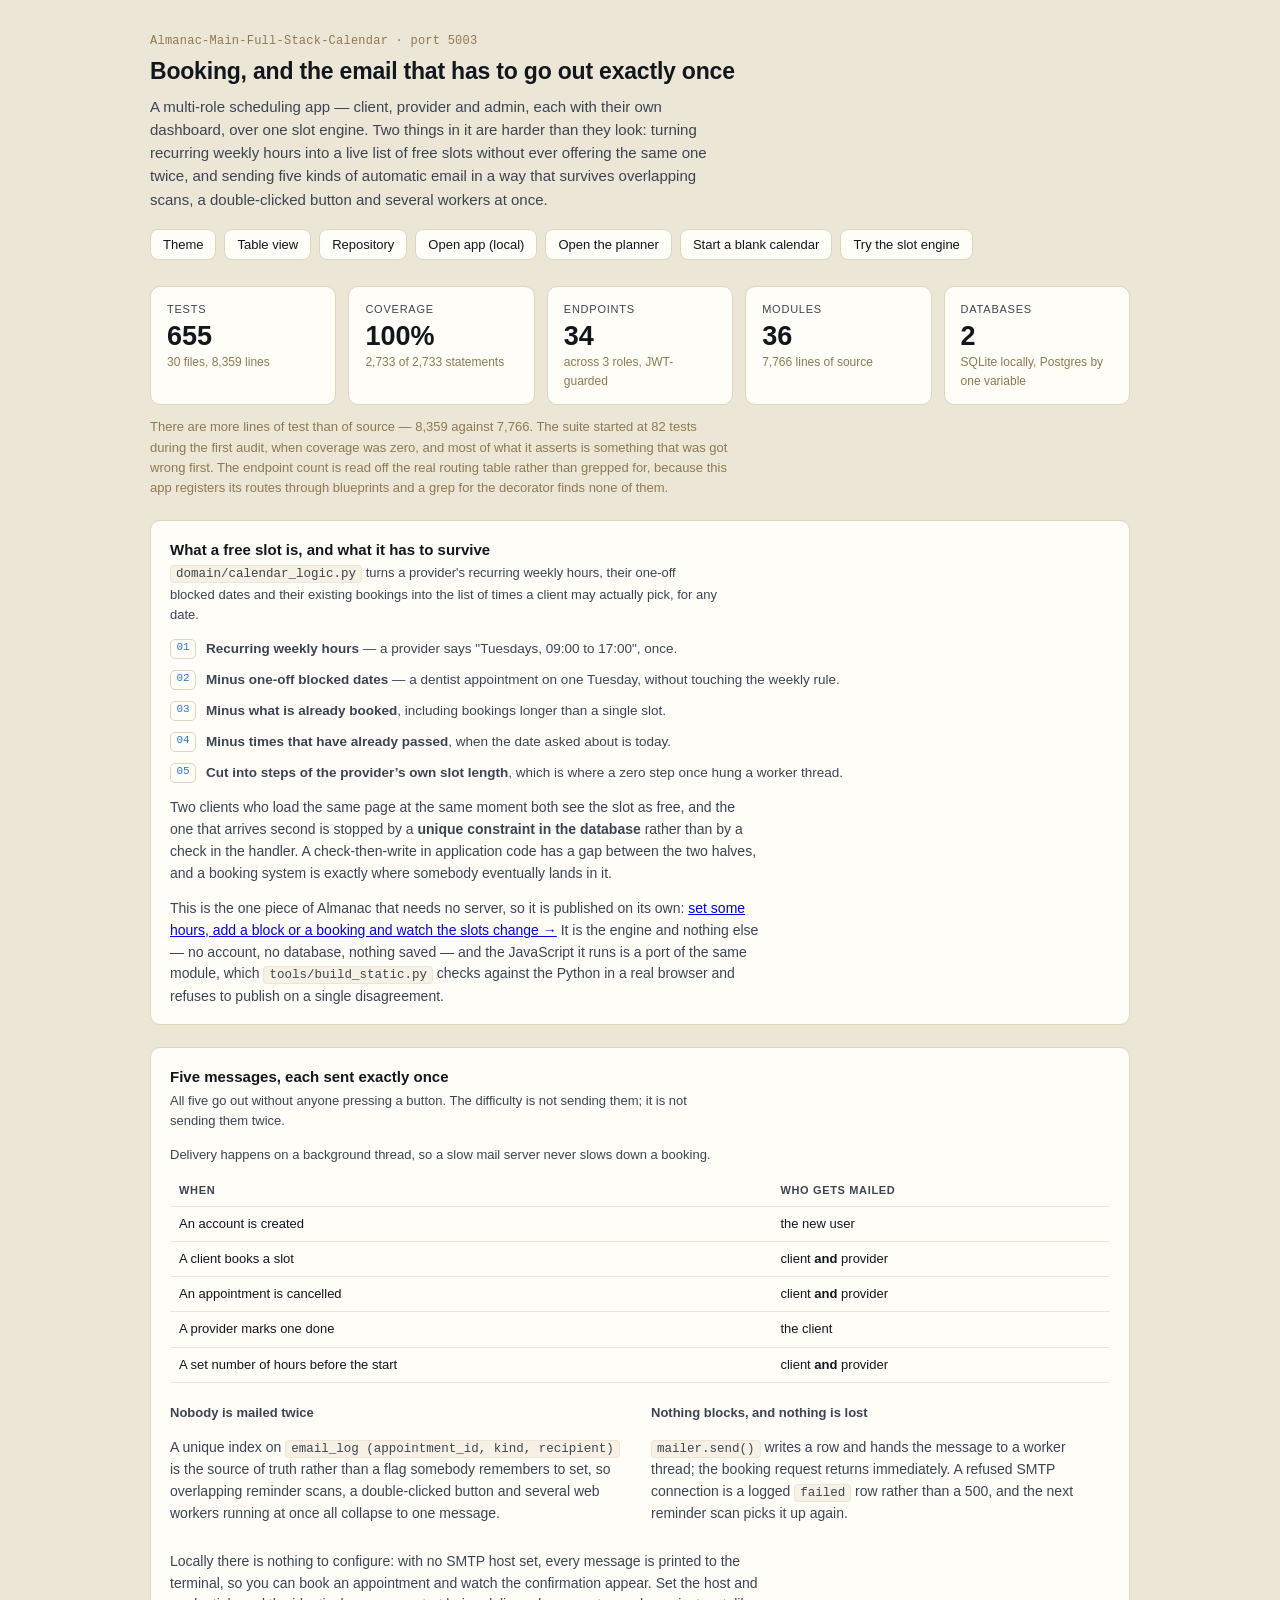
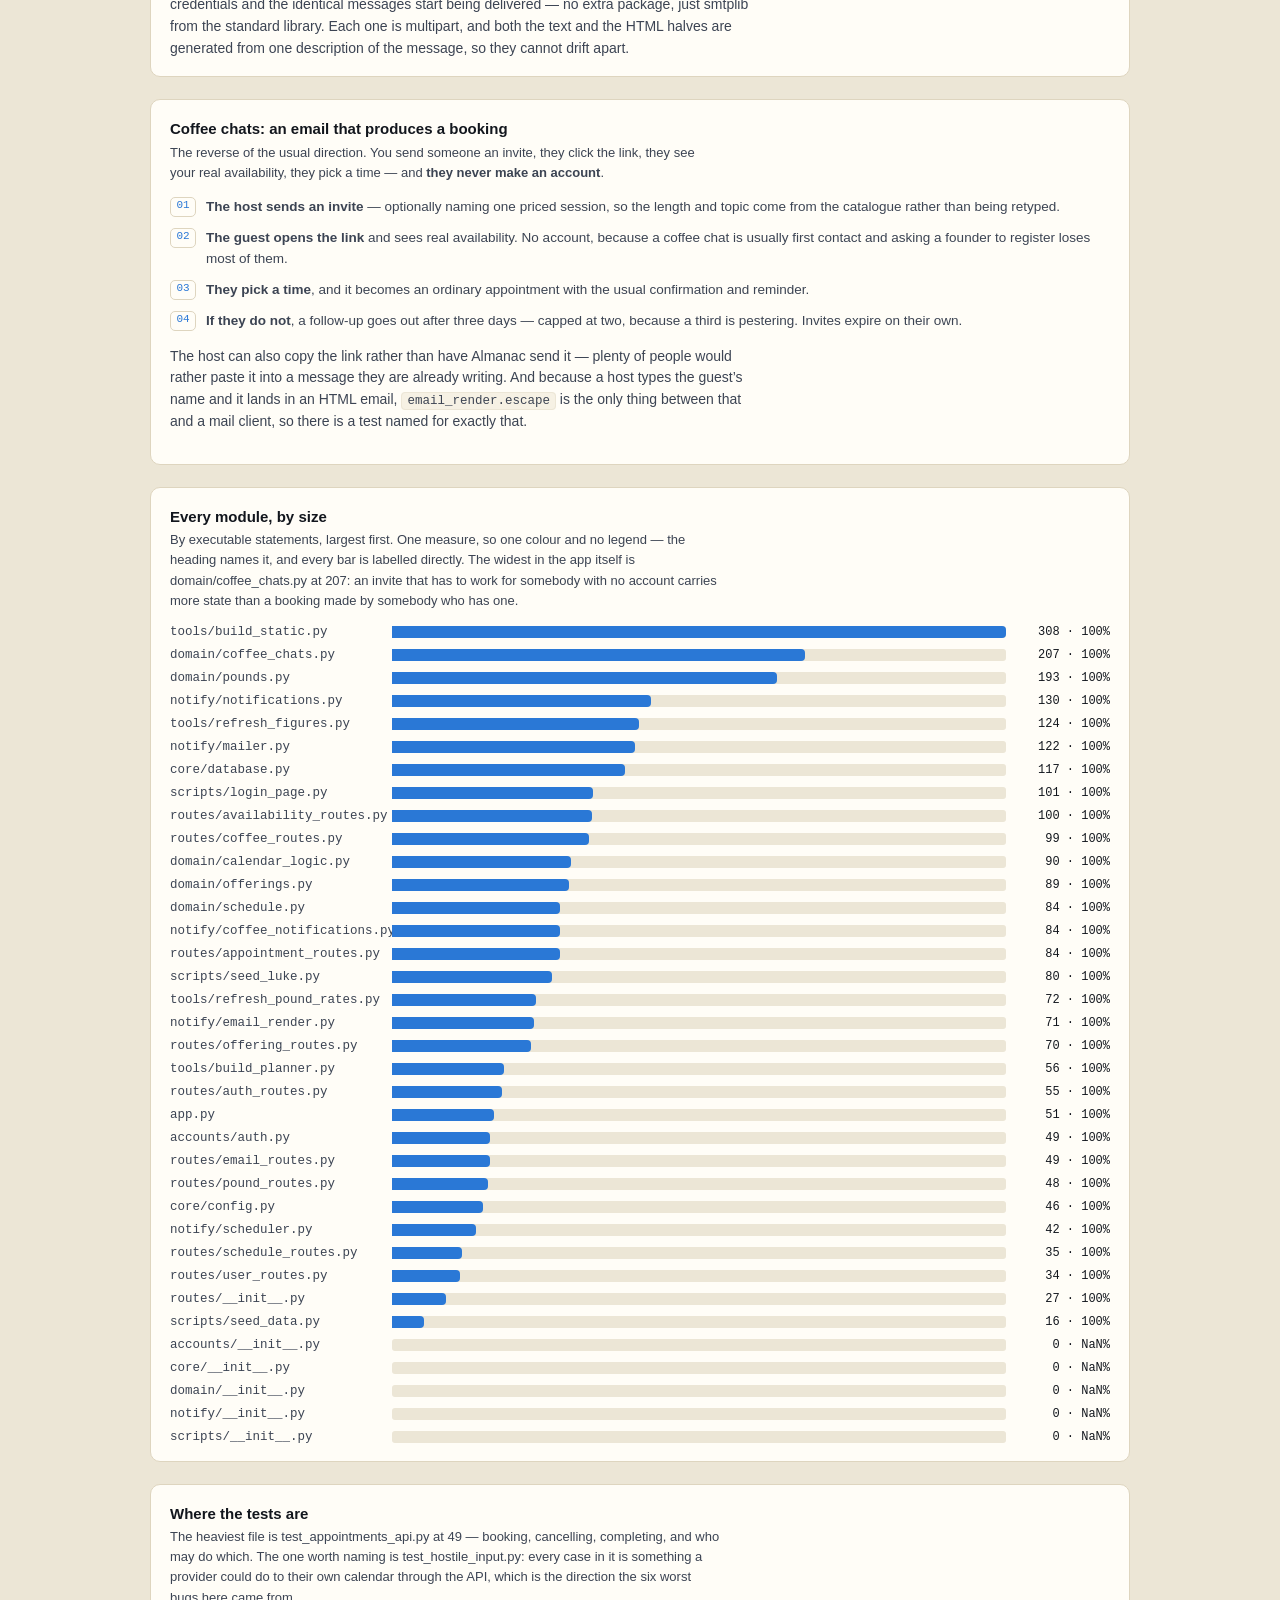
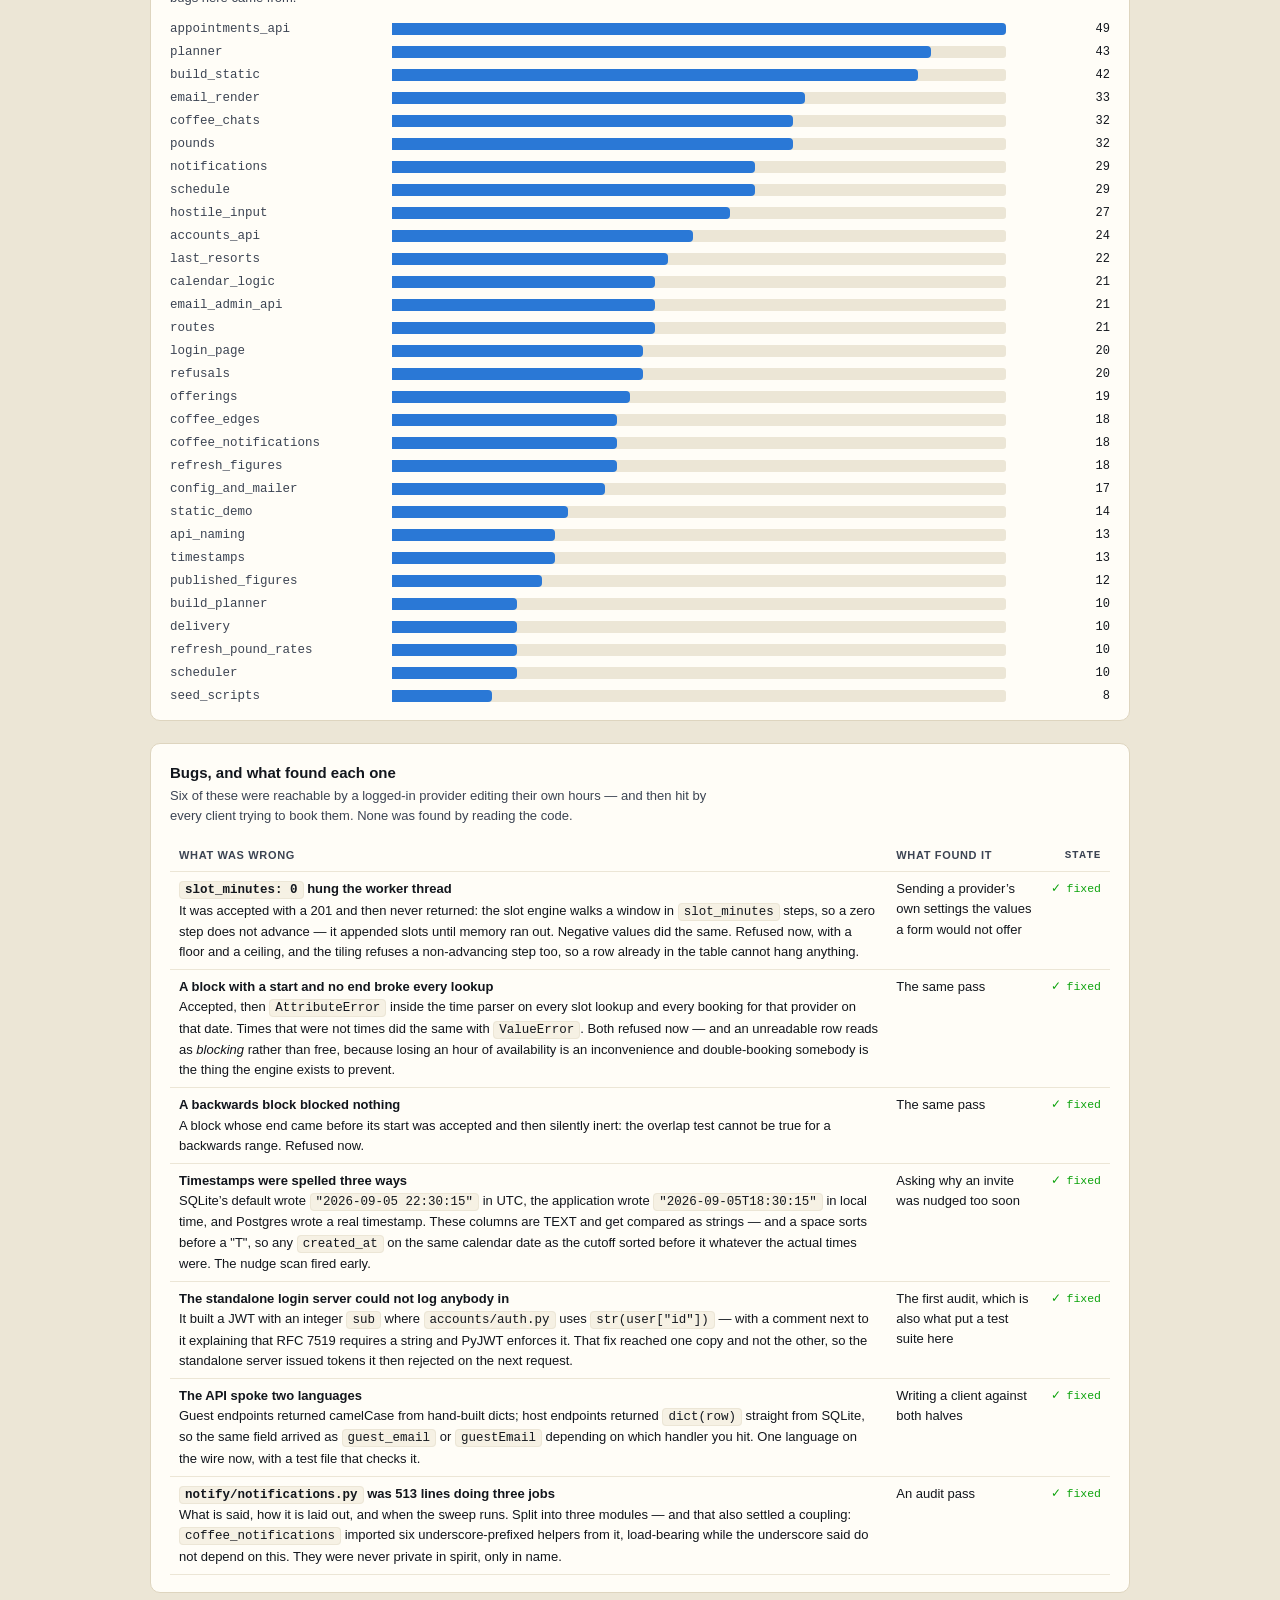
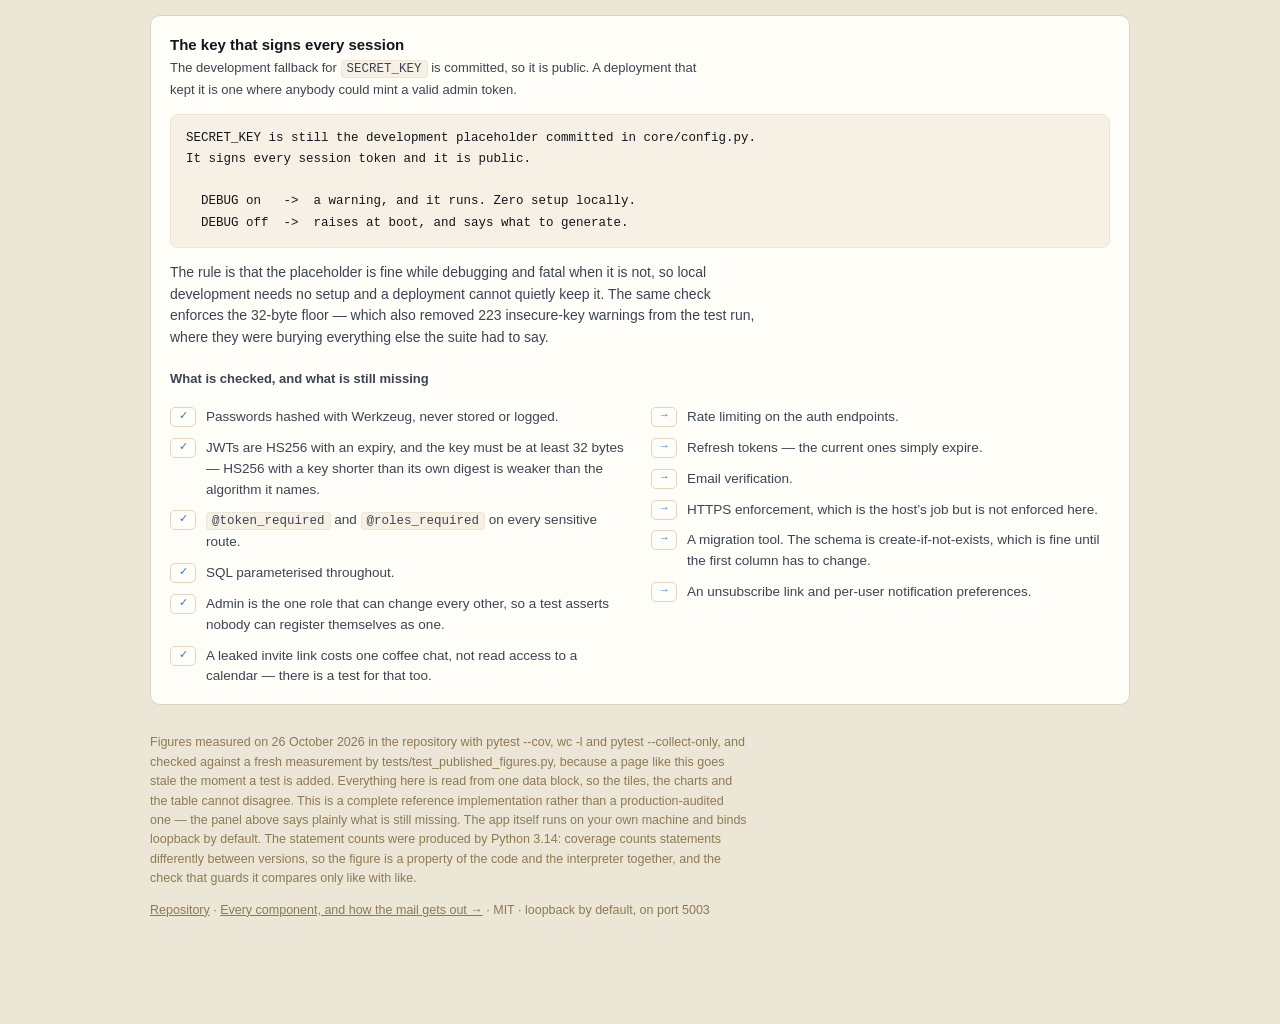
==== commit ea44aea9: "fix: build_planner keeps its banner for a page spelled <!DOCTYPE html> The replace that puts the ban" ====
--- a/docs/index.html
+++ b/docs/index.html
@@ -383,7 +383,7 @@
   { name: 'tools/refresh_pound_rates.py',   lines: 131, stmts:  72, missed:  0, does: 'refreshes the ECB rate history the pound wallet reads' },
   { name: 'notify/email_render.py',         lines: 223, stmts:  71, missed:  0, does: 'how a message is laid out — text and HTML from one description' },
   { name: 'routes/offering_routes.py',      lines: 135, stmts:  70, missed:  0, does: 'catalogue CRUD for the owner, browse for everyone' },
-  { name: 'tools/build_planner.py',         lines: 167, stmts:  56, missed:  0, does: 'inlines the planner into one file that cannot reach the network' },
+  { name: 'tools/build_planner.py',         lines: 172, stmts:  56, missed:  0, does: 'inlines the planner into one file that cannot reach the network' },
   { name: 'routes/auth_routes.py',          lines:  95, stmts:  55, missed:  0, does: 'register, login, me' },
   { name: 'app.py',                         lines:  87, stmts:  51, missed:  0, does: 'the factory and the blueprint registration' },
   { name: 'accounts/auth.py',               lines:  87, stmts:  49, missed:  0, does: 'JWTs, and the two decorators that guard every route' },
@@ -435,14 +435,14 @@
   { file: 'test_api_naming.py',           n: 13, of: 'that the whole API speaks one language on the wire' },
   { file: 'test_timestamps.py',           n: 13, of: 'that every timestamp is written the same way' },
   { file: 'test_published_figures.py',    n: 12, of: 'the numbers on this page, against a fresh measurement' },
+  { file: 'test_build_planner.py',        n: 10, of: 'the planner build command, and the source shapes it tolerates' },
   { file: 'test_delivery.py',             n: 10, of: 'the SMTP conversation, and the sweep that drives it' },
   { file: 'test_refresh_pound_rates.py',  n: 10, of: 'the ECB download and parse, with no network' },
   { file: 'test_scheduler.py',            n: 10, of: 'the background sweep' },
-  { file: 'test_build_planner.py',        n:  9, of: 'the planner build command, and the source shapes it tolerates' },
   { file: 'test_seed_scripts.py',         n:  8, of: 'the seed scripts, run twice against a throwaway database' }
 ];
 
-var TEST_LINES = 8346;
+var TEST_LINES = 8359;
 
 /* Which interpreter produced the statement counts above. It matters: coverage
  * counts a `with` block or a multi-line call differently between versions, so
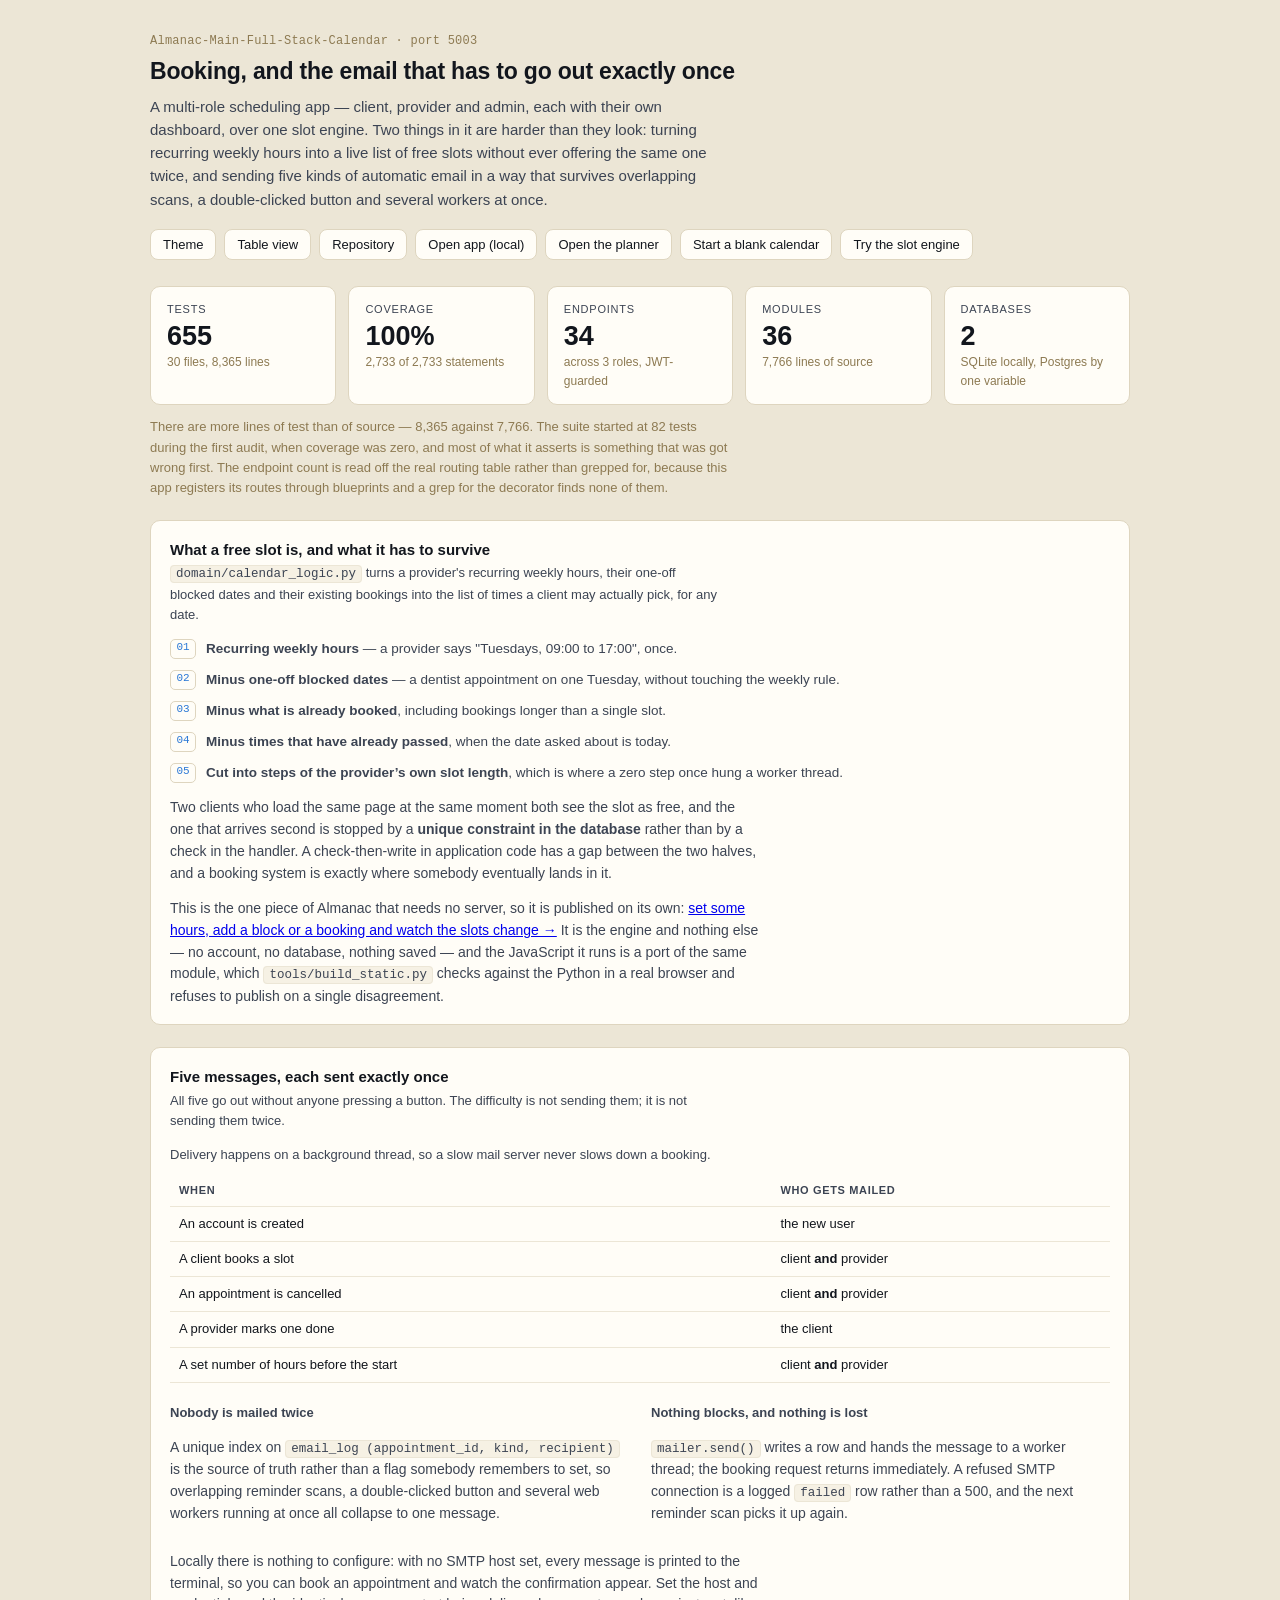
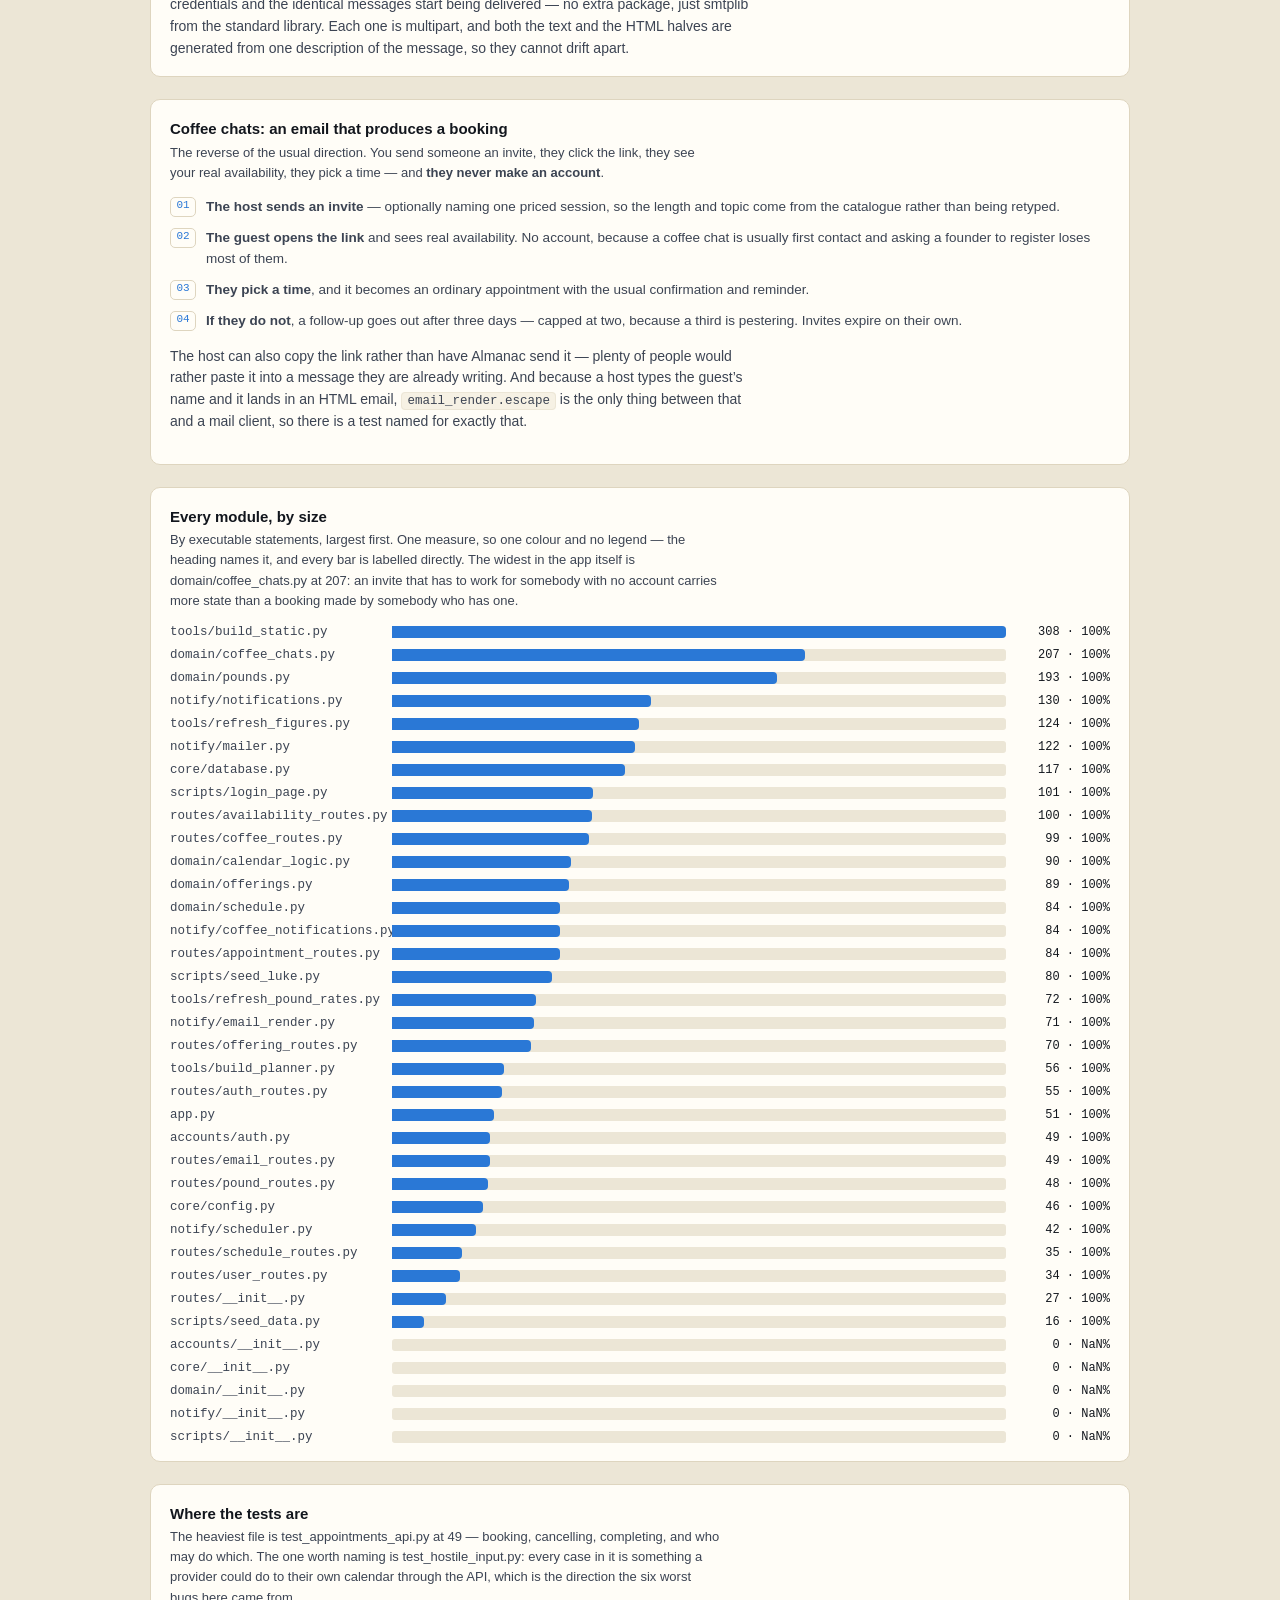
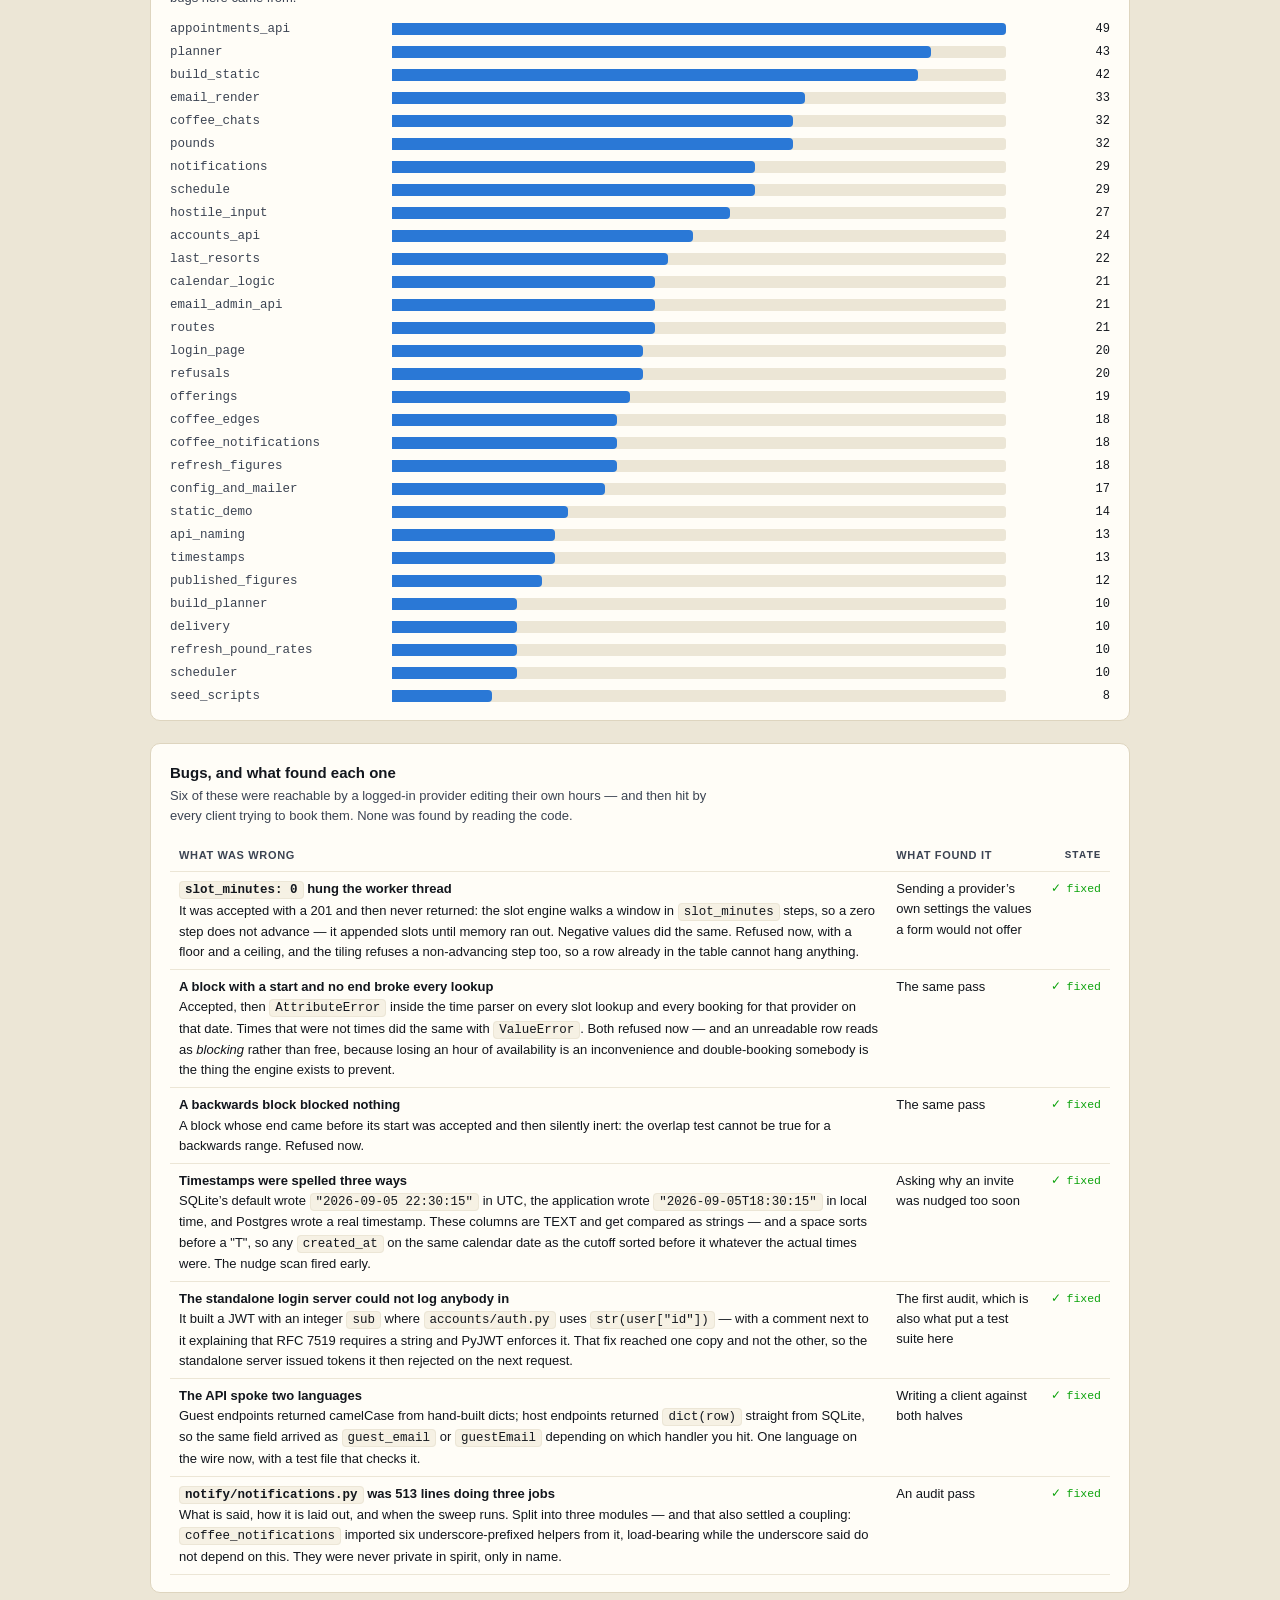
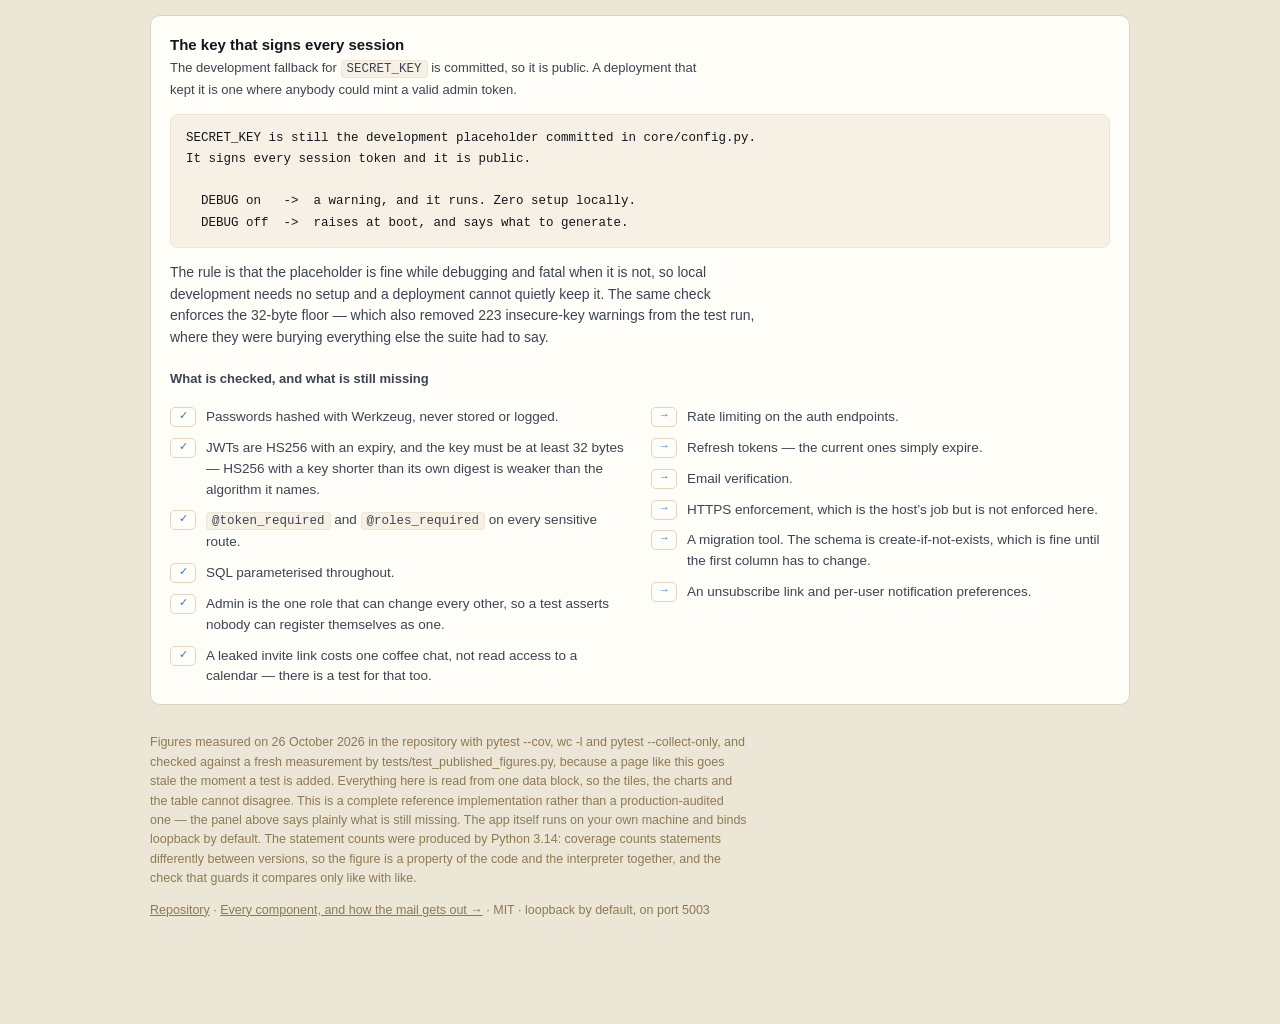
==== commit 5e992bbf: "review: pin coverage>=7.2 for exclude_also; tidy the coverage-work tests - requirements.txt allowed " ====
--- a/docs/index.html
+++ b/docs/index.html
@@ -442,7 +442,7 @@
   { file: 'test_seed_scripts.py',         n:  8, of: 'the seed scripts, run twice against a throwaway database' }
 ];
 
-var TEST_LINES = 8359;
+var TEST_LINES = 8365;
 
 /* Which interpreter produced the statement counts above. It matters: coverage
  * counts a `with` block or a multi-line call differently between versions, so
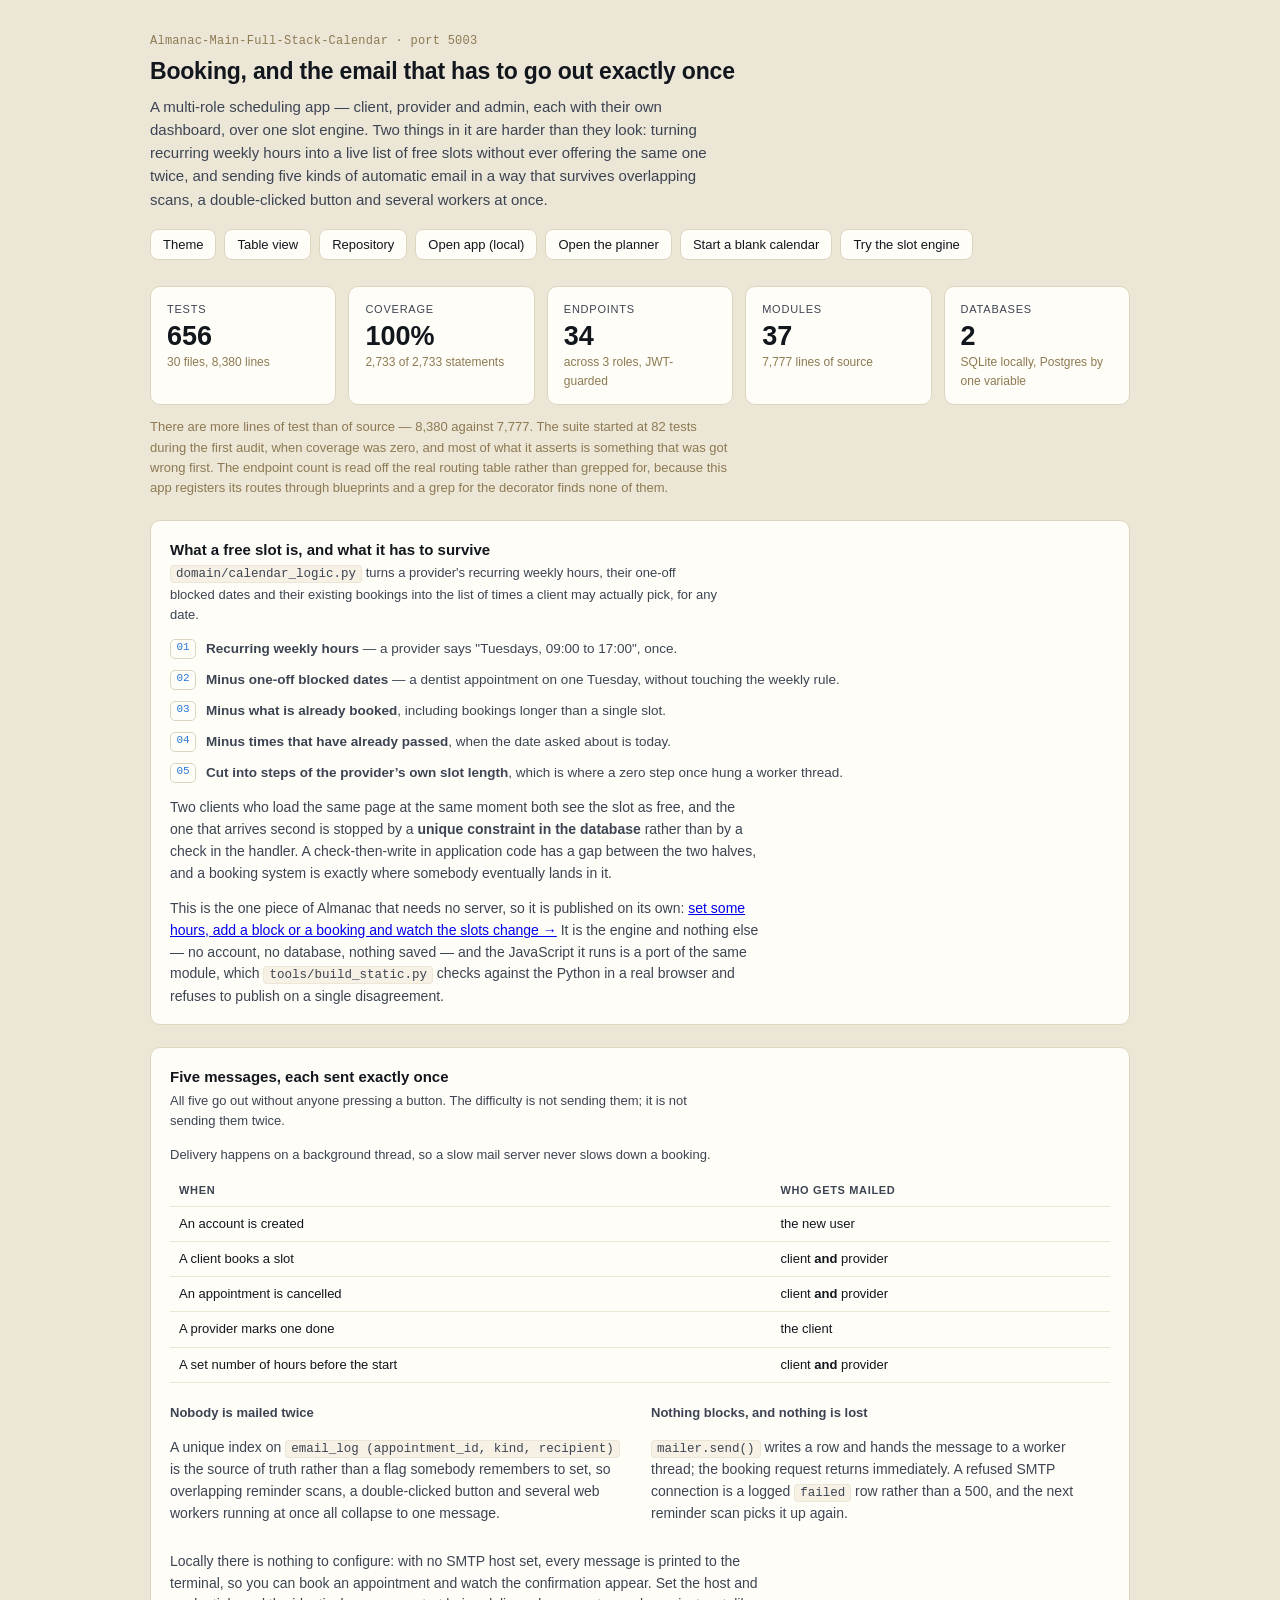
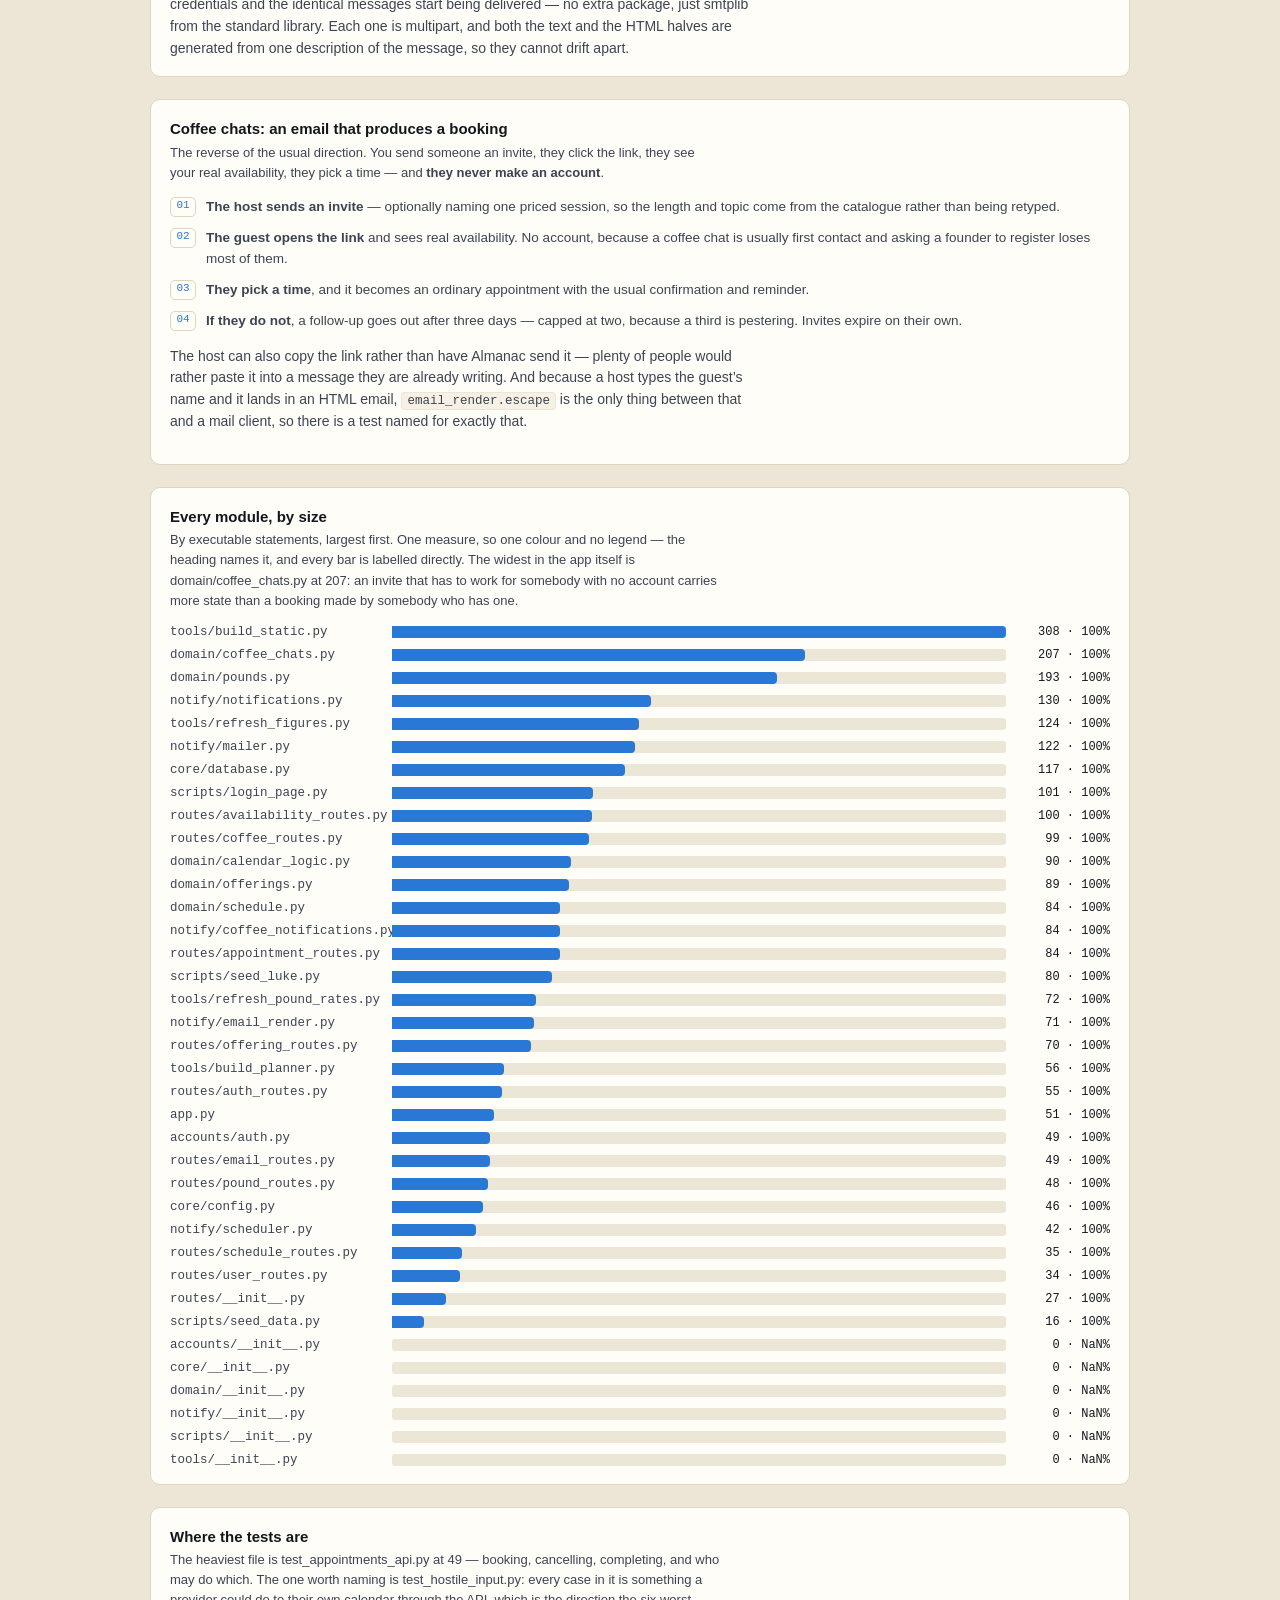
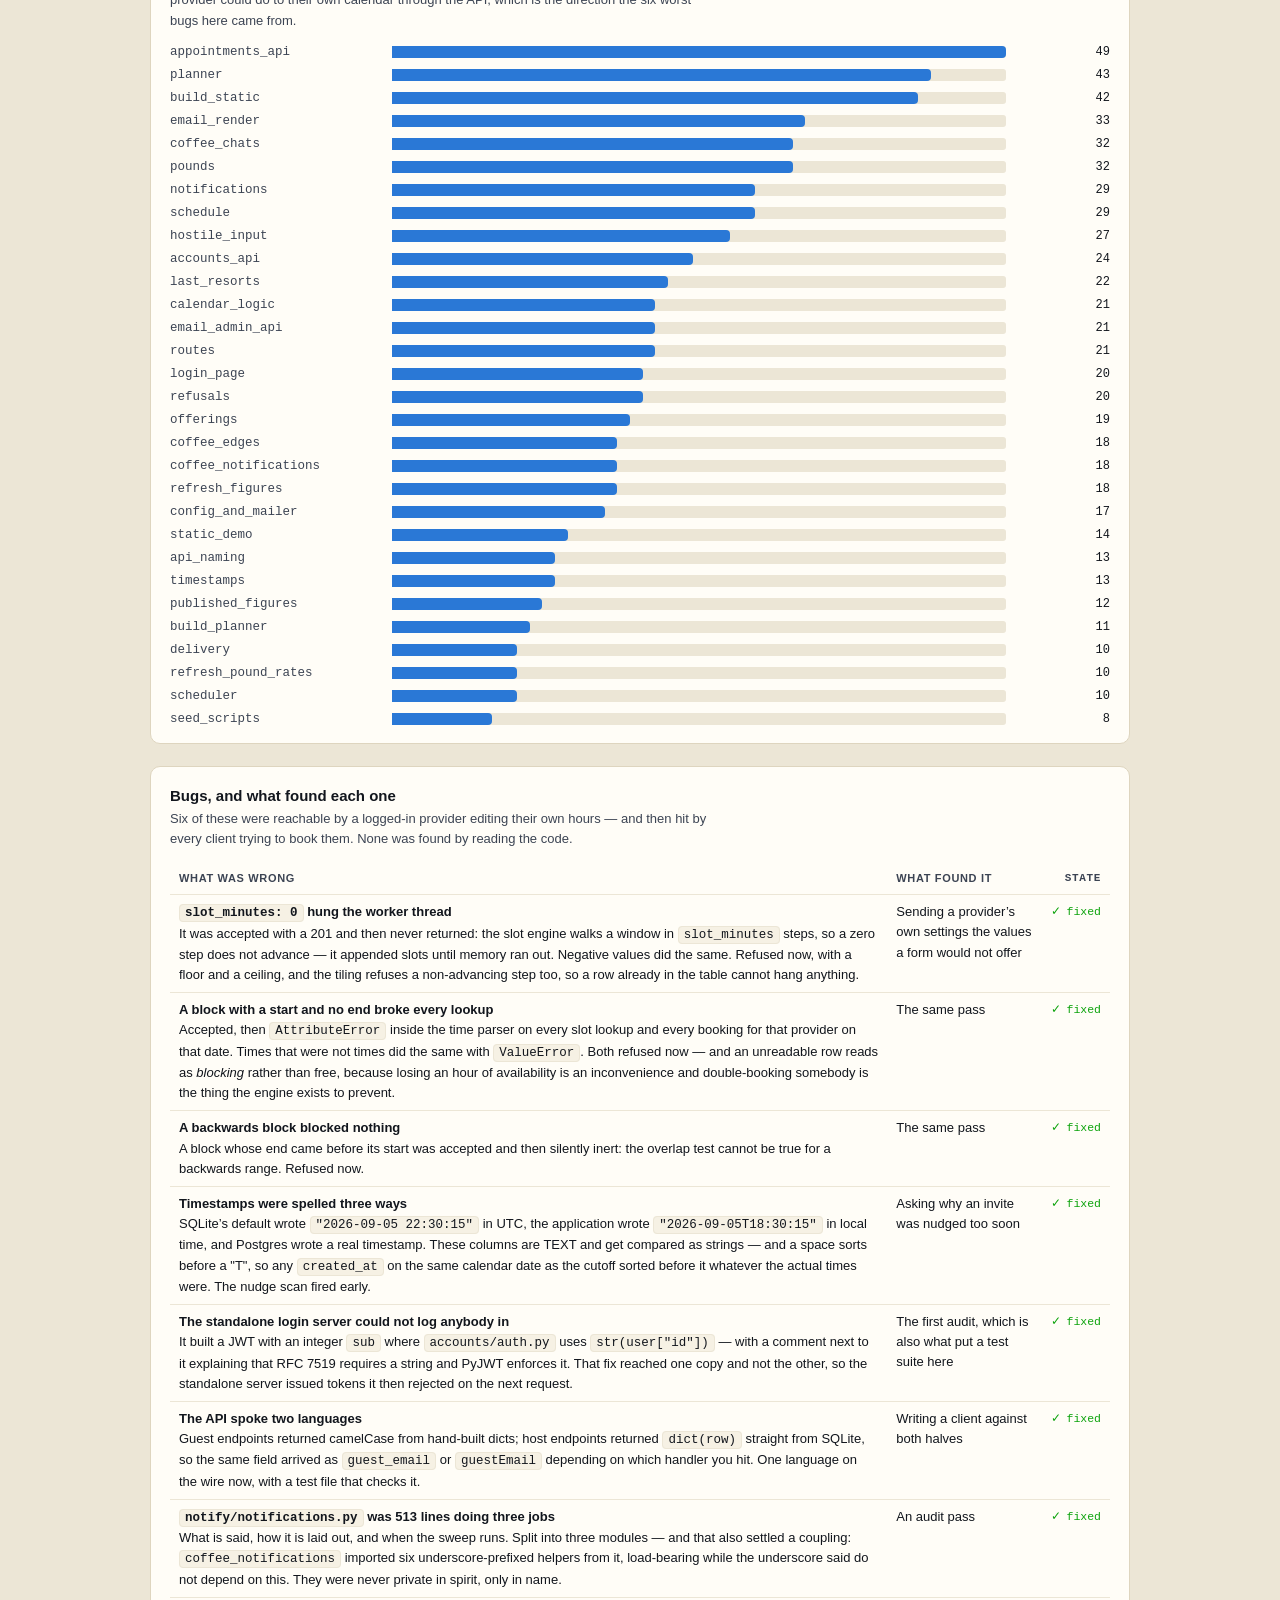
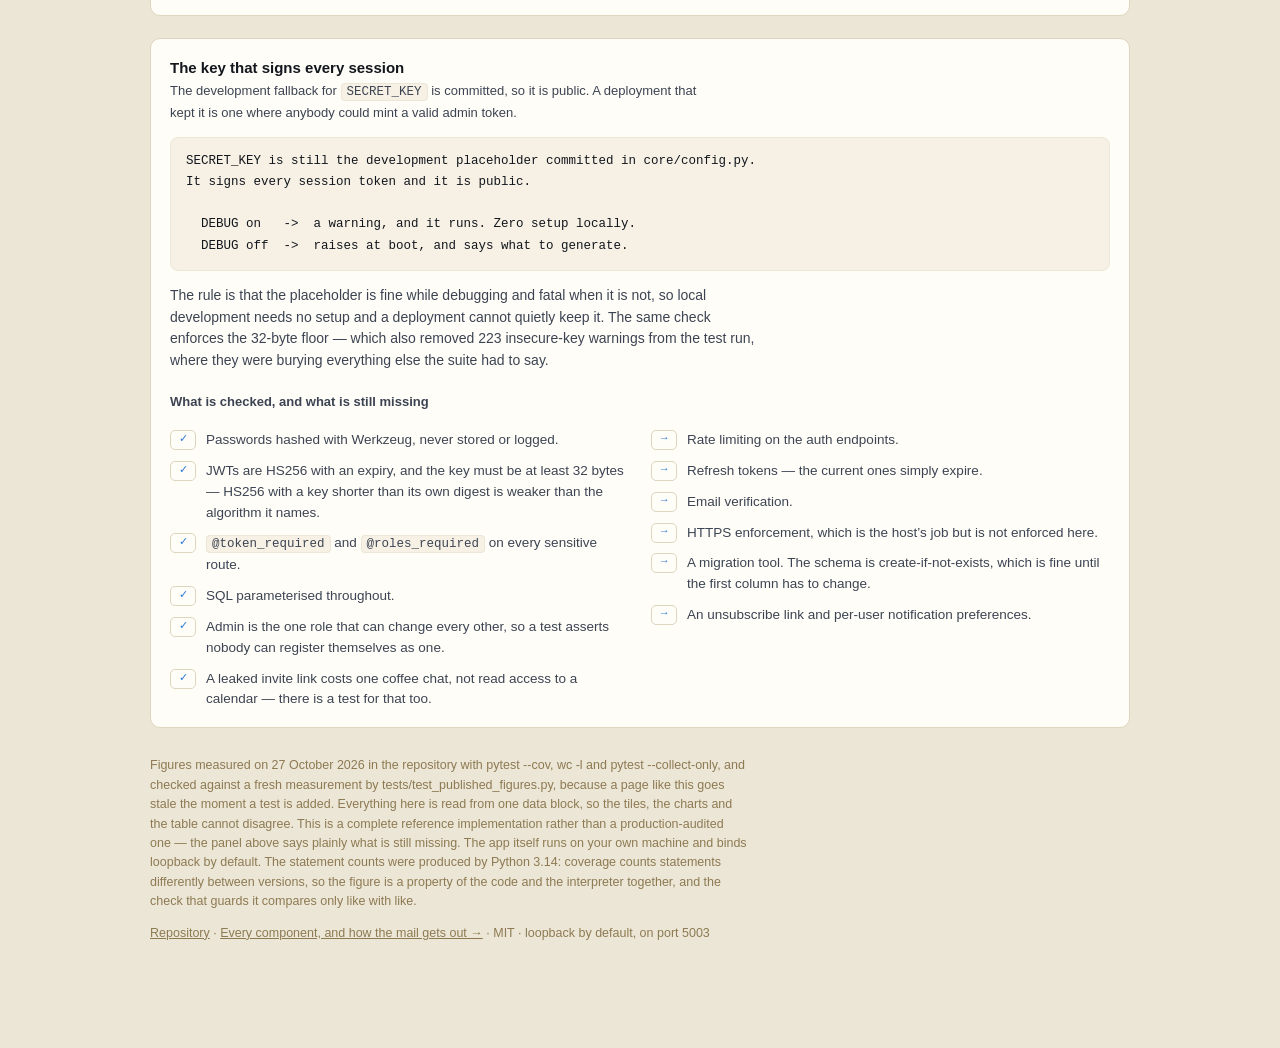
==== commit 837674bb: "review: coverage sees new tools, no pragma escape; anchor the planner doctype Follow-ups from the Ap" ====
--- a/docs/index.html
+++ b/docs/index.html
@@ -356,7 +356,7 @@
 /* Every number on this page is read from here, so the tiles, the charts and
  * the table cannot drift apart.
  *
- * Measured on 26 October 2026 in the repository: `pytest -q --cov` for the
+ * Measured on 27 October 2026 in the repository: `pytest -q --cov` for the
  * statements and what is uncovered, `wc -l` for length, `pytest
  * --collect-only -q` for the test counts, and the endpoint count by walking
  * the real url_map rather than grepping for decorators. Not estimated.
@@ -383,7 +383,7 @@
   { name: 'tools/refresh_pound_rates.py',   lines: 131, stmts:  72, missed:  0, does: 'refreshes the ECB rate history the pound wallet reads' },
   { name: 'notify/email_render.py',         lines: 223, stmts:  71, missed:  0, does: 'how a message is laid out — text and HTML from one description' },
   { name: 'routes/offering_routes.py',      lines: 135, stmts:  70, missed:  0, does: 'catalogue CRUD for the owner, browse for everyone' },
-  { name: 'tools/build_planner.py',         lines: 172, stmts:  56, missed:  0, does: 'inlines the planner into one file that cannot reach the network' },
+  { name: 'tools/build_planner.py',         lines: 175, stmts:  56, missed:  0, does: 'inlines the planner into one file that cannot reach the network' },
   { name: 'routes/auth_routes.py',          lines:  95, stmts:  55, missed:  0, does: 'register, login, me' },
   { name: 'app.py',                         lines:  87, stmts:  51, missed:  0, does: 'the factory and the blueprint registration' },
   { name: 'accounts/auth.py',               lines:  87, stmts:  49, missed:  0, does: 'JWTs, and the two decorators that guard every route' },
@@ -399,7 +399,8 @@
   { name: 'core/__init__.py',               lines:  20, stmts:   0, missed:  0, does: 'the plumbing everything sits on, and the direction of the arrows' },
   { name: 'domain/__init__.py',             lines:  25, stmts:   0, missed:  0, does: 'what the booking rules are, and what they are not allowed to import' },
   { name: 'notify/__init__.py',             lines:  29, stmts:   0, missed:  0, does: 'the email stack, bottom to top, and why it is not called email' },
-  { name: 'scripts/__init__.py',            lines:   9, stmts:   0, missed:  0, does: 'the hand-run scripts, and why they run as modules' }
+  { name: 'scripts/__init__.py',            lines:   9, stmts:   0, missed:  0, does: 'the hand-run scripts, and why they run as modules' },
+  { name: 'tools/__init__.py',              lines:   8, stmts:   0, missed:  0, does: 'why the developer tools are a package: so coverage sees a new one' }
 ];
 
 /* Left out of coverage on purpose, and named here so the omission is visible
@@ -435,14 +436,14 @@
   { file: 'test_api_naming.py',           n: 13, of: 'that the whole API speaks one language on the wire' },
   { file: 'test_timestamps.py',           n: 13, of: 'that every timestamp is written the same way' },
   { file: 'test_published_figures.py',    n: 12, of: 'the numbers on this page, against a fresh measurement' },
-  { file: 'test_build_planner.py',        n: 10, of: 'the planner build command, and the source shapes it tolerates' },
+  { file: 'test_build_planner.py',        n: 11, of: 'the planner build command, and the source shapes it tolerates' },
   { file: 'test_delivery.py',             n: 10, of: 'the SMTP conversation, and the sweep that drives it' },
   { file: 'test_refresh_pound_rates.py',  n: 10, of: 'the ECB download and parse, with no network' },
   { file: 'test_scheduler.py',            n: 10, of: 'the background sweep' },
   { file: 'test_seed_scripts.py',         n:  8, of: 'the seed scripts, run twice against a throwaway database' }
 ];
 
-var TEST_LINES = 8365;
+var TEST_LINES = 8380;
 
 /* Which interpreter produced the statement counts above. It matters: coverage
  * counts a `with` block or a multi-line call differently between versions, so
@@ -742,7 +743,7 @@
 });
 
 el('footNote').textContent =
-  'Figures measured on 26 October 2026 in the repository with pytest ' +
+  'Figures measured on 27 October 2026 in the repository with pytest ' +
   '--cov, wc -l and pytest --collect-only, and checked against a fresh ' +
   'measurement by tests/test_published_figures.py, because a page like this ' +
   'goes stale the moment a test is added. Everything here is read from one ' +
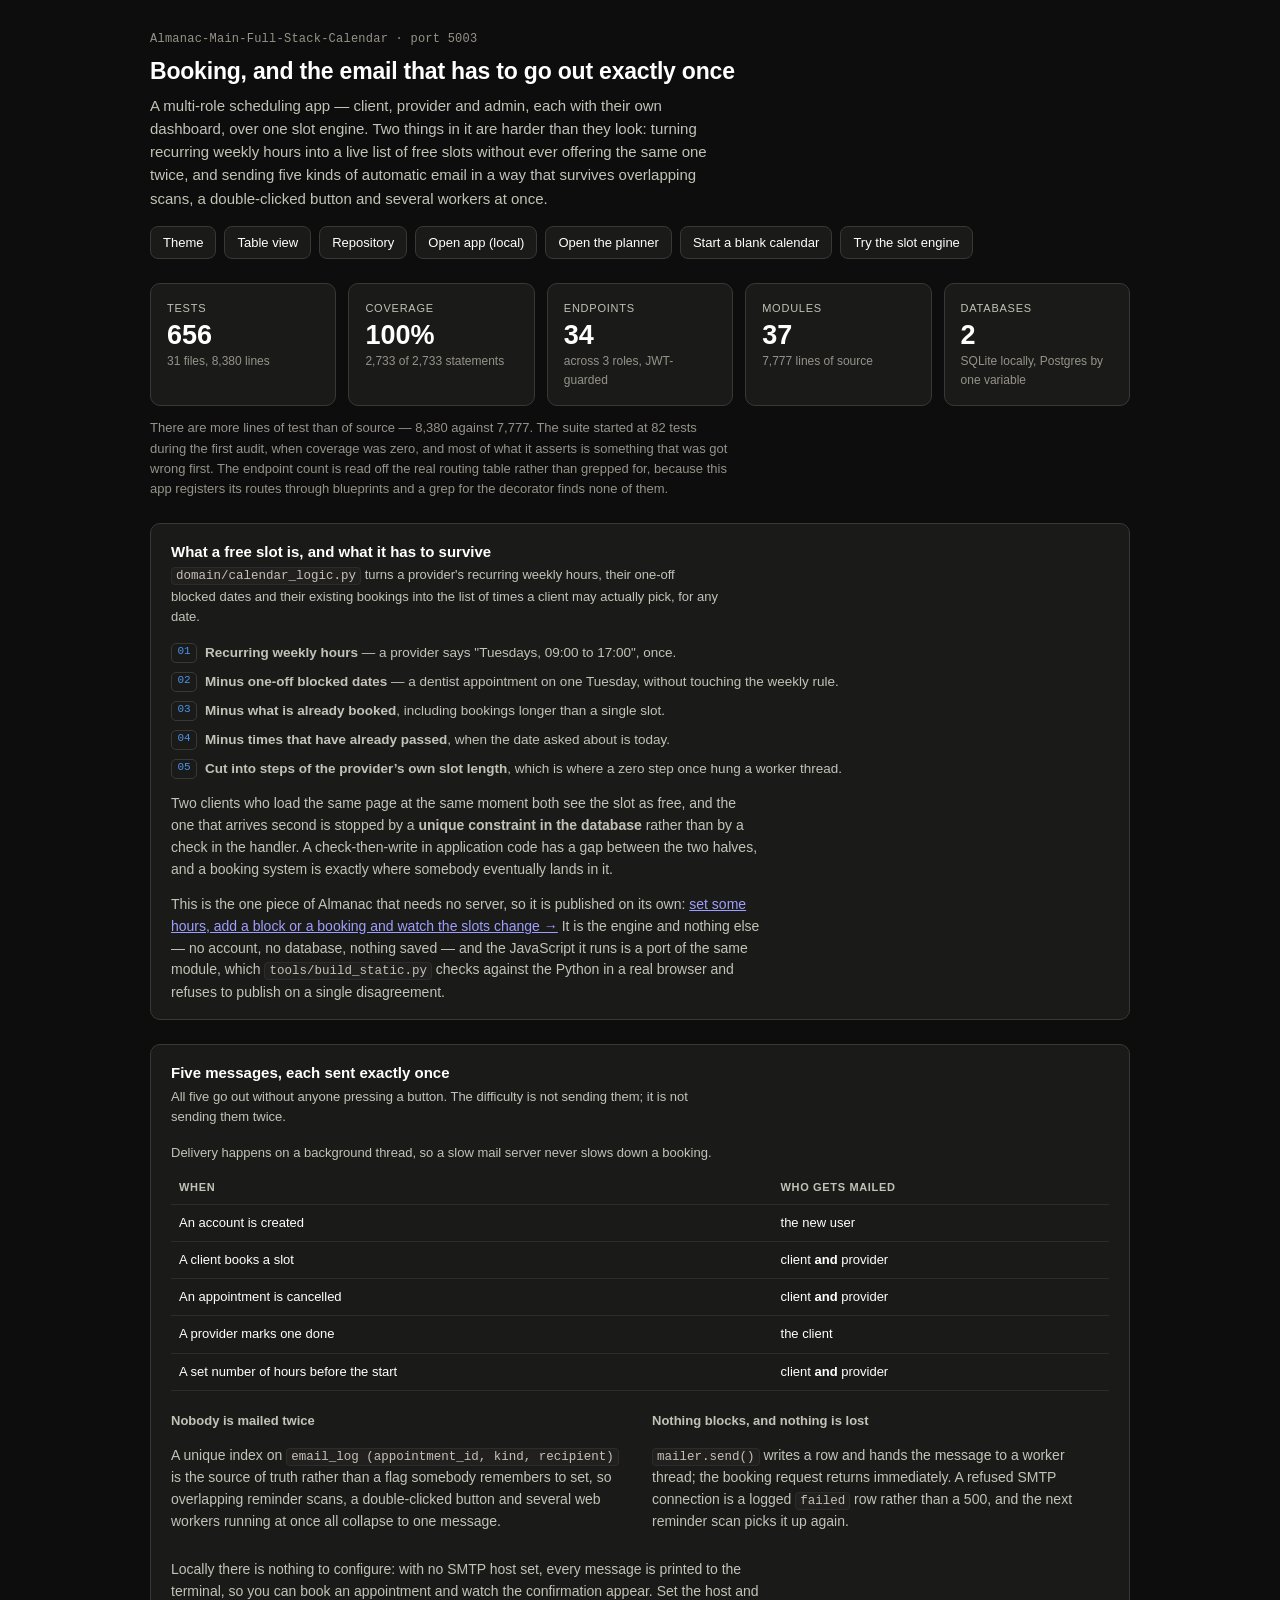
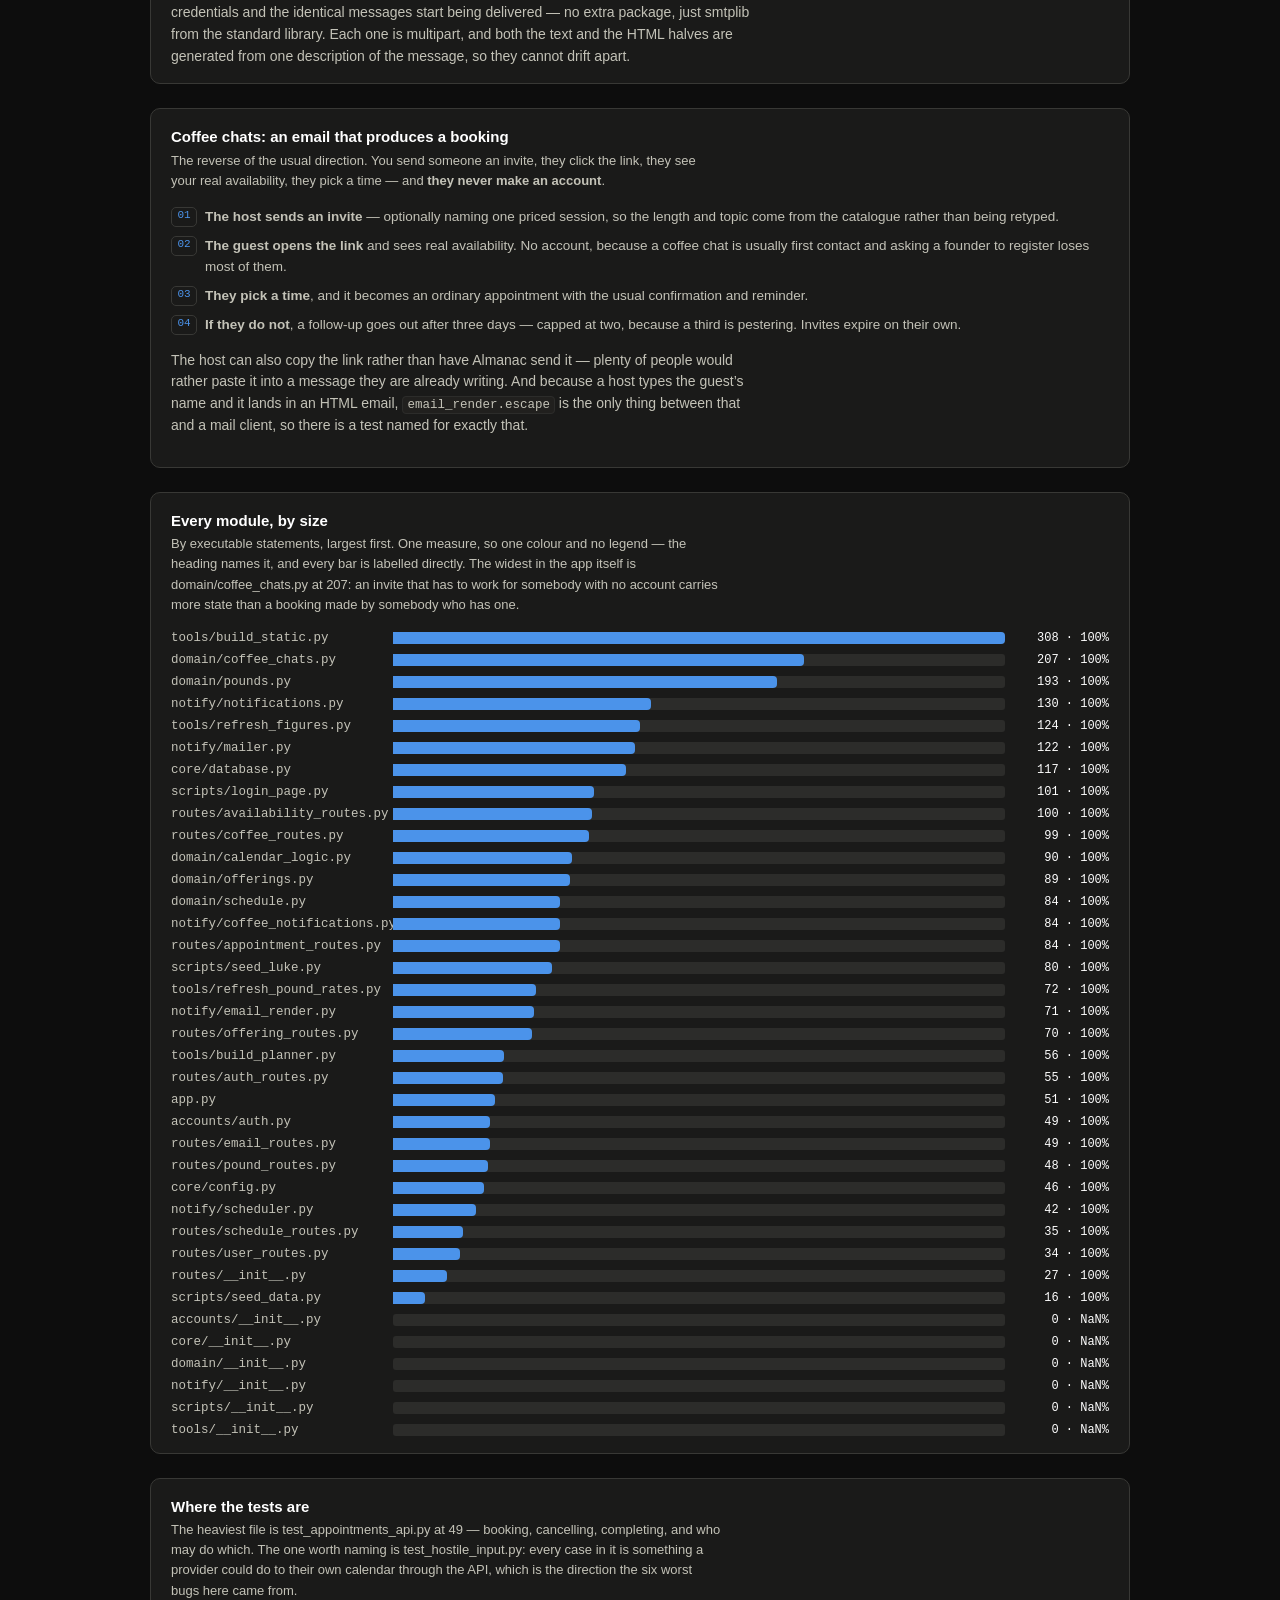
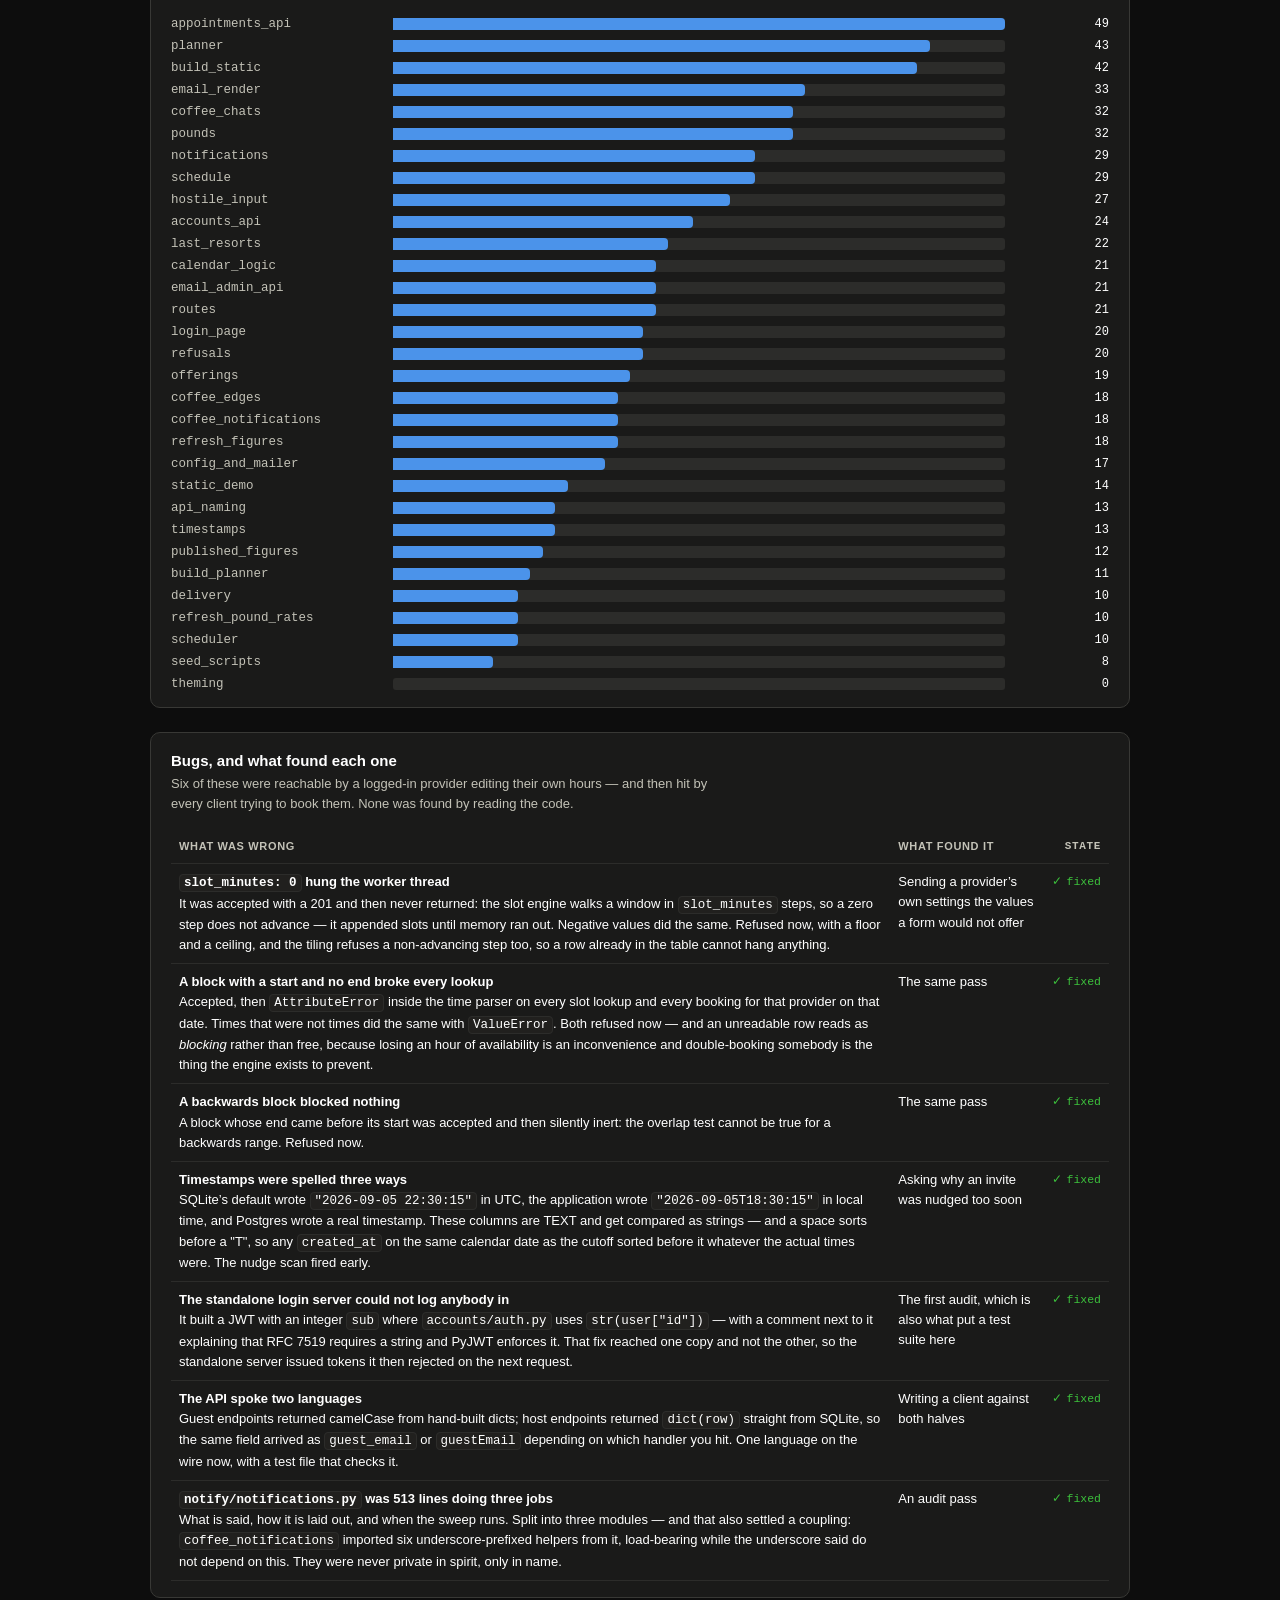
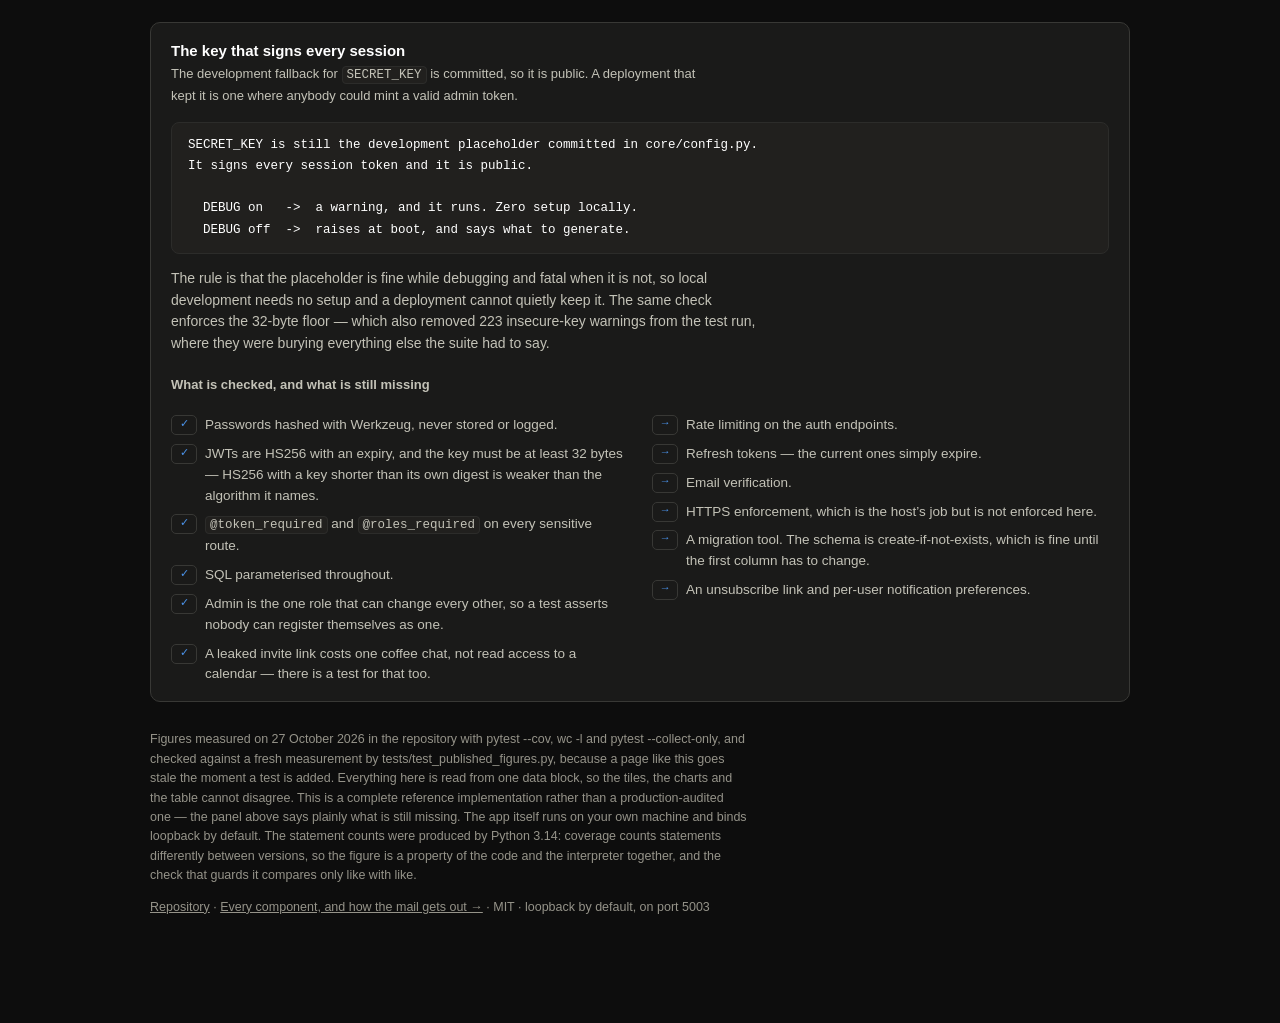
==== commit eb38b23b: "theme: the write-up template moves to the shared token blocks The .viz-root palette switched by pref" ====
--- a/docs/index.html
+++ b/docs/index.html
@@ -1,5 +1,5 @@
 <!DOCTYPE html>
-<html lang="en">
+<html lang="en" class="theme-dark">
 <head>
 <meta charset="utf-8">
 <meta name="viewport" content="width=device-width, initial-scale=1">
@@ -10,152 +10,154 @@
      page derives, so it is the first thing to go stale. -->
 <meta property="og:description" content="Client, provider and admin dashboards over one slot engine, with email that is sent exactly once and a guest booking flow that needs no account.">
 <meta property="og:type" content="website">
+<meta name="theme-color" content="#0d0d0d">
+<!-- The page opens dark from the class on <html>, script or no script. This only restores
+     a theme picked earlier, before first paint; 'theme' is shared by every page on this origin. -->
+<script>try { var t = localStorage.getItem('theme'); if (/^[a-z]+$/.test(t)) document.documentElement.classList.replace('theme-dark', 'theme-' + t); } catch (e) {}</script>
 <style>
-/* The warm surface this family of pages uses. The marks on top come from the
- * validated palette and were re-run against *this* surface, because contrast
- * only means anything against the colour the chart actually sits on:
- *
- *   series  #2a78d6  on #fffdf7   all five checks PASS (light)
- *   series  #3987e5  on #1a1a19   all five checks PASS (dark)
- *   good    #0ca30c  3.30:1
- *   warning #fab219  1.80:1  sub-3:1 BY DESIGN -> always icon + label
- *   crit    #d03b3b  4.72:1
- *
- * Run as a categorical set the status colours fail on #fab219, and are meant
- * to: status is not a categorical palette, and amber is legal only with a
- * glyph and a word beside it. Every use of it here has both.
- *
- * Dark is a selected set stepped for the dark surface, not an inversion. */
-.viz-root {
+/* ======================================================================
+   DESIGN TOKENS -- the shared write-up template.
+   1. Theme-independent tokens (spacing, type, shape) live on :root.
+   2. Colour tokens live in one block per theme, keyed on a class on <html>.
+      class="theme-dark" is in the markup, so the page is themed with no
+      JavaScript; the script in <head> only restores a choice made earlier.
+   3. Components below read semantic tokens only.
+   The two theme blocks are the template's, identical in every project that
+   uses it: every text pair is at least 4.5:1 and every UI pair at least 3:1
+   in both themes (tests/test_theming.py). --color-warning (amber) is a fill
+   only, always beside a glyph and a word -- never a text colour.
+   To add a theme: one .theme-<name> block setting every token, and <name>
+   in THEMES in the script at the bottom of this page.
+   ====================================================================== */
+:root {
+  /* spacing: --space-N is N x 4px */
+  --space-1: 4px; --space-2: 8px; --space-3: 12px; --space-4: 16px; --space-5: 20px; --space-6: 24px; --space-7: 28px; --space-8: 32px; --space-11: 44px;
+  /* typography */
+  --font-sans: -apple-system, BlinkMacSystemFont, "Segoe UI", Helvetica, Arial, sans-serif;
+  --font-mono: ui-monospace, SFMono-Regular, Menlo, monospace;
+  --text-2xs: 11px; --text-xs: 11.5px; --text-sm: 12px; --text-code: 12.5px; --text-md: 13px;
+  --text-step: 13.5px; --text-base: 14px; --text-body: 15px; --text-h1: 23px; --text-stat: 27px;
+  --leading-stat: 1.12; --leading-body: 1.55; --leading-code: 1.7;
+  --weight-regular: 400; --weight-medium: 500; --weight-semibold: 600;
+  --tracking-tight: -0.2px; --tracking-mono: .02em; --tracking-caps: .06em; --tracking-label: .07em;
+  /* shape */
+  --radius-xs: 3px; --radius-sm: 4px; --radius-md: 5px; --radius-lg: 8px; --radius-xl: 10px;
+}
+
+:where(:root), .theme-dark {
+  color-scheme: dark;
+  --color-bg: #0d0d0d; --color-surface: #1a1a19; --color-surface-subtle: #21201e;
+  --color-border: #383835; --color-border-strong: #6e6c66;
+  --color-text-primary: #ffffff; --color-text-muted: #c3c2b7; --color-text-subtle: #959389;
+  --color-accent: #4b93ea; --color-accent-hover: #7ab0f0; --color-accent-subtle: #14263c; --color-text-on-accent: #0d0d0d;
+  --color-danger: #f06a6a; --color-success: #3cc13c; --color-warning: #fab219;
+  --color-grid: #2c2c2a; --color-track: #2c2c2a;
+}
+.theme-light {
   color-scheme: light;
-  --plane:     #ece6d6;
-  --surface:   #fffdf7;
-  --ink:       #12161d;
-  --ink-2:     #3c4453;
-  --ink-muted: #8d7a52;
-  --grid:      #ece6d6;
-  --ring:      #ded5bf;
-  --code-bg:   #f6f1e4;
-  --series:    #2a78d6;
-  --track:     #ece6d6;
-  --good:      #0ca30c;
-  --warning:   #fab219;
-  --critical:  #d03b3b;
-}
-@media (prefers-color-scheme: dark) {
-  :root:where(:not([data-theme="light"])) .viz-root {
-    color-scheme: dark;
-    --plane: #0d0d0d; --surface: #1a1a19;
-    --ink: #ffffff; --ink-2: #c3c2b7; --ink-muted: #898781;
-    --grid: #2c2c2a; --ring: #383835; --code-bg: #21201e;
-    --series: #3987e5; --track: #2c2c2a;
-  }
-}
-:root[data-theme="dark"] .viz-root {
-  color-scheme: dark;
-  --plane: #0d0d0d; --surface: #1a1a19;
-  --ink: #ffffff; --ink-2: #c3c2b7; --ink-muted: #898781;
-  --grid: #2c2c2a; --ring: #383835; --code-bg: #21201e;
-  --series: #3987e5; --track: #2c2c2a;
+  --color-bg: #ece6d6; --color-surface: #fffdf7; --color-surface-subtle: #f6f1e4;
+  --color-border: #ded5bf; --color-border-strong: #7a7466;
+  --color-text-primary: #12161d; --color-text-muted: #3c4453; --color-text-subtle: #665632;
+  --color-accent: #1f63b8; --color-accent-hover: #174f94; --color-accent-subtle: #dfe9f7; --color-text-on-accent: #ffffff;
+  --color-danger: #b02e2e; --color-success: #0a6e0a; --color-warning: #fab219;
+  --color-grid: #ece6d6; --color-track: #ece6d6;
 }
 
 * { box-sizing: border-box; }
 html, body { margin: 0; }
 .viz-root {
-  --text: -apple-system, BlinkMacSystemFont, "Segoe UI", Helvetica, Arial, sans-serif;
-  --mono: ui-monospace, SFMono-Regular, Menlo, monospace;
-  padding: 34px 24px 44px;
-  font: 15px/1.55 var(--text);
-  background: var(--plane); color: var(--ink);
+  padding: var(--space-8) var(--space-6) var(--space-11);
+  font: var(--text-body)/var(--leading-body) var(--font-sans);
+  background: var(--color-bg); color: var(--color-text-primary);
   min-height: 100vh;
 }
 main { max-width: 980px; margin: 0 auto; }
 
 .crumb {
-  margin: 0 0 6px; font: 400 12px var(--mono); color: var(--ink-muted);
-  letter-spacing: .02em;
-}
-h1 { font-size: 23px; margin: 0 0 5px; letter-spacing: -0.2px; }
-.lede { color: var(--ink-2); margin: 0; font-size: 15px; max-width: 68ch; }
-.head { display: flex; justify-content: space-between; align-items: flex-start; gap: 18px; flex-wrap: wrap; }
-.controls { display: flex; gap: 8px; flex-wrap: wrap; }
+  margin: 0 0 var(--space-2); font: var(--weight-regular) var(--text-sm) var(--font-mono); color: var(--color-text-subtle);
+  letter-spacing: var(--tracking-mono);
+}
+h1 { font-size: var(--text-h1); margin: 0 0 var(--space-1); letter-spacing: var(--tracking-tight); }
+.lede { color: var(--color-text-muted); margin: 0; font-size: var(--text-body); max-width: 68ch; }
+.head { display: flex; justify-content: space-between; align-items: flex-start; gap: var(--space-4); flex-wrap: wrap; }
+.controls { display: flex; gap: var(--space-2); flex-wrap: wrap; }
 button, .btn {
-  font: 400 13px var(--text); cursor: pointer; text-decoration: none;
+  font: var(--weight-regular) var(--text-md) var(--font-sans); cursor: pointer; text-decoration: none;
   display: inline-block;
-  background: var(--surface); color: var(--ink);
-  border: 1px solid var(--ring); border-radius: 8px; padding: 7px 12px;
-}
-button:hover, .btn:hover { border-color: var(--ink-muted); }
-button[aria-pressed="true"] { border-color: var(--series); color: var(--series); }
+  background: var(--color-surface); color: var(--color-text-primary);
+  border: 1px solid var(--color-border); border-radius: var(--radius-lg); padding: var(--space-2) var(--space-3);
+}
+button:hover, .btn:hover { border-color: var(--color-text-subtle); }
+button[aria-pressed="true"] { border-color: var(--color-accent); color: var(--color-accent); }
 
 /* ------------------------------------------------------------ stat tiles */
 /* A bare stat tile is the one form that ships without a hover layer: there is
  * no plot to interrogate, just the figure and what it counts. */
-.tiles { display: grid; grid-template-columns: repeat(auto-fit, minmax(156px, 1fr)); gap: 12px; margin: 26px 0 10px; }
-.tile { background: var(--surface); border: 1px solid var(--ring); border-radius: 10px; padding: 14px 16px; }
-.tile .k { display: block; color: var(--ink-2); font-size: 11px; text-transform: uppercase; letter-spacing: .07em; }
-.tile .v { display: block; margin-top: 3px; font: 600 27px/1.12 var(--text); font-variant-numeric: tabular-nums; }
-.tile .n { display: block; margin-top: 2px; color: var(--ink-muted); font-size: 12px; }
-
-.note { color: var(--ink-muted); font-size: 13px; max-width: 80ch; margin: 12px 0 0; }
+.tiles { display: grid; grid-template-columns: repeat(auto-fit, minmax(156px, 1fr)); gap: var(--space-3); margin: var(--space-6) 0 var(--space-2); }
+.tile { background: var(--color-surface); border: 1px solid var(--color-border); border-radius: var(--radius-xl); padding: var(--space-4) var(--space-4); }
+.tile .k { display: block; color: var(--color-text-muted); font-size: var(--text-2xs); text-transform: uppercase; letter-spacing: var(--tracking-label); }
+.tile .v { display: block; margin-top: 3px; font: var(--weight-semibold) var(--text-stat)/var(--leading-stat) var(--font-sans); font-variant-numeric: tabular-nums; }
+.tile .n { display: block; margin-top: 2px; color: var(--color-text-subtle); font-size: var(--text-sm); }
+
+.note { color: var(--color-text-subtle); font-size: var(--text-md); max-width: 80ch; margin: var(--space-3) 0 0; }
 
 /* ---------------------------------------------------------------- panels */
-.panel { background: var(--surface); border: 1px solid var(--ring); border-radius: 10px; padding: 17px 19px; margin-top: 22px; }
-.panel h2 { margin: 0 0 2px; font-size: 15px; }
-.panel h3 { margin: 20px 0 6px; font-size: 13px; color: var(--ink-2); }
-.panel .sub { margin: 0 0 14px; color: var(--ink-2); font-size: 13px; max-width: 76ch; }
-.panel p { font-size: 14px; color: var(--ink-2); max-width: 76ch; }
-.split { display: grid; grid-template-columns: repeat(auto-fit, minmax(330px, 1fr)); gap: 22px; }
+.panel { background: var(--color-surface); border: 1px solid var(--color-border); border-radius: var(--radius-xl); padding: var(--space-4) var(--space-5); margin-top: var(--space-6); }
+.panel h2 { margin: 0 0 2px; font-size: var(--text-body); }
+.panel h3 { margin: var(--space-5) 0 var(--space-2); font-size: var(--text-md); color: var(--color-text-muted); }
+.panel .sub { margin: 0 0 var(--space-4); color: var(--color-text-muted); font-size: var(--text-md); max-width: 76ch; }
+.panel p { font-size: var(--text-base); color: var(--color-text-muted); max-width: 76ch; }
+.split { display: grid; grid-template-columns: repeat(auto-fit, minmax(330px, 1fr)); gap: var(--space-6); }
 
 /* Thin marks on a recessive track, 4px rounding on the data end only so the
  * mark stays anchored flat to the baseline it grows from. */
-.bars { display: grid; gap: 9px; }
-.bar { display: grid; grid-template-columns: 210px 1fr 92px; gap: 12px; align-items: center; }
-.bar .lab { font: 400 12.5px var(--mono); color: var(--ink-2); }
-.bar .rail { position: relative; height: 12px; background: var(--track); border-radius: 3px; }
-.bar .fill { position: absolute; inset: 0 auto 0 0; background: var(--series); border-radius: 0 4px 4px 0; }
-.bar .val { text-align: right; font: 500 12px var(--mono); font-variant-numeric: tabular-nums; color: var(--ink); }
-.bar:hover .rail { outline: 2px solid var(--ring); outline-offset: 2px; }
+.bars { display: grid; gap: var(--space-2); }
+.bar { display: grid; grid-template-columns: 210px 1fr 92px; gap: var(--space-3); align-items: center; }
+.bar .lab { font: var(--weight-regular) var(--text-code) var(--font-mono); color: var(--color-text-muted); }
+.bar .rail { position: relative; height: 12px; background: var(--color-track); border-radius: var(--radius-xs); }
+.bar .fill { position: absolute; inset: 0 auto 0 0; background: var(--color-accent); border-radius: 0 4px 4px 0; }
+.bar .val { text-align: right; font: var(--weight-medium) var(--text-sm) var(--font-mono); font-variant-numeric: tabular-nums; color: var(--color-text-primary); }
+.bar:hover .rail { outline: 2px solid var(--color-border); outline-offset: 2px; }
 
 /* ----------------------------------------------------------------- table */
 table { width: 100%; border-collapse: collapse; }
-caption { text-align: left; color: var(--ink-2); font-size: 13px; padding-bottom: 10px; }
-th, td { text-align: left; padding: 7px 9px; border-bottom: 1px solid var(--grid); font-size: 13px; vertical-align: top; }
-th { color: var(--ink-2); font-size: 11px; text-transform: uppercase; letter-spacing: .06em; }
-td.num, th.num { text-align: right; font-family: var(--mono); font-variant-numeric: tabular-nums; }
-td.mono { font-family: var(--mono); font-size: 12px; }
-tr.total td { border-bottom: none; font-weight: 600; }
+caption { text-align: left; color: var(--color-text-muted); font-size: var(--text-md); padding-bottom: var(--space-2); }
+th, td { text-align: left; padding: var(--space-2) var(--space-2); border-bottom: 1px solid var(--color-grid); font-size: var(--text-md); vertical-align: top; }
+th { color: var(--color-text-muted); font-size: var(--text-2xs); text-transform: uppercase; letter-spacing: var(--tracking-caps); }
+td.num, th.num { text-align: right; font-family: var(--font-mono); font-variant-numeric: tabular-nums; }
+td.mono { font-family: var(--font-mono); font-size: var(--text-sm); }
+tr.total td { border-bottom: none; font-weight: var(--weight-semibold); }
 [hidden] { display: none !important; }
 
-code { font-family: var(--mono); font-size: 12.5px; background: var(--code-bg); border: 1px solid var(--grid); border-radius: 4px; padding: 1px 5px; }
+code { font-family: var(--font-mono); font-size: var(--text-code); background: var(--color-surface-subtle); border: 1px solid var(--color-grid); border-radius: var(--radius-sm); padding: 1px var(--space-1); }
 pre {
-  background: var(--code-bg); border: 1px solid var(--grid); border-radius: 8px;
-  padding: 13px 15px; overflow-x: auto;
-  font: 12.5px/1.7 var(--mono); color: var(--ink); margin: 12px 0 0;
+  background: var(--color-surface-subtle); border: 1px solid var(--color-grid); border-radius: var(--radius-lg);
+  padding: var(--space-3) var(--space-4); overflow-x: auto;
+  font: var(--text-code)/var(--leading-code) var(--font-mono); color: var(--color-text-primary); margin: var(--space-3) 0 0;
 }
 
 /* Numbered steps. */
-.flow { list-style: none; margin: 12px 0 0; padding: 0; display: grid; gap: 10px; }
-.flow li { display: grid; grid-template-columns: 26px 1fr; gap: 10px; font-size: 13.5px; color: var(--ink-2); }
+.flow { list-style: none; margin: var(--space-3) 0 0; padding: 0; display: grid; gap: var(--space-2); }
+.flow li { display: grid; grid-template-columns: 26px 1fr; gap: var(--space-2); font-size: var(--text-step); color: var(--color-text-muted); }
 .step {
-  font: 500 11px var(--mono); color: var(--series);
-  border: 1px solid var(--ring); border-radius: 5px;
+  font: var(--weight-medium) var(--text-2xs) var(--font-mono); color: var(--color-accent);
+  border: 1px solid var(--color-border); border-radius: var(--radius-md);
   text-align: center; padding: 1px 0; height: 20px;
 }
 
 /* Status. Never colour alone: each carries a glyph and a word, which is what
  * makes the sub-3:1 amber legal. */
-.flag { display: inline-flex; align-items: center; gap: 5px; font: 500 11.5px var(--mono); white-space: nowrap; }
-.flag .g { font-size: 12px; }
-.flag.good { color: var(--good); }
-.flag.warn { color: var(--warning); }
-.flag.crit { color: var(--critical); }
-
-dl.kv { display: grid; grid-template-columns: auto 1fr; gap: 4px 14px; margin: 12px 0 0; font-size: 13px; }
-dl.kv dt { color: var(--ink-2); font-family: var(--mono); font-size: 12px; }
+.flag { display: inline-flex; align-items: center; gap: var(--space-1); font: var(--weight-medium) var(--text-xs) var(--font-mono); white-space: nowrap; }
+.flag .g { font-size: var(--text-sm); }
+.flag.good { color: var(--color-success); }
+.flag.warn { color: var(--color-text-primary); }   /* amber (--color-warning) is a fill, never text */
+.flag.crit { color: var(--color-danger); }
+
+dl.kv { display: grid; grid-template-columns: auto 1fr; gap: var(--space-1) var(--space-4); margin: var(--space-3) 0 0; font-size: var(--text-md); }
+dl.kv dt { color: var(--color-text-muted); font-family: var(--font-mono); font-size: var(--text-sm); }
 dl.kv dd { margin: 0; }
 
-footer { margin-top: 28px; color: var(--ink-muted); font-size: 12.5px; max-width: 86ch; }
+footer { margin-top: var(--space-7); color: var(--color-text-subtle); font-size: var(--text-code); max-width: 86ch; }
 footer a { color: inherit; }
 </style>
 </head>
@@ -177,7 +179,7 @@
     </p>
   </div>
   <div class="controls">
-    <button id="themeBtn" type="button">Theme</button>
+    <button id="themeBtn" type="button" aria-label="Switch to light theme">Theme</button>
     <button id="tableBtn" type="button" aria-pressed="false">Table view</button>
     <a class="btn" href="https://github.com/luke-zhang-cs-py/Almanac-Main-Full-Stack-Calendar">Repository</a>
     <a class="btn" id="localBtn" href="http://127.0.0.1:5003/"
@@ -440,7 +442,8 @@
   { file: 'test_delivery.py',             n: 10, of: 'the SMTP conversation, and the sweep that drives it' },
   { file: 'test_refresh_pound_rates.py',  n: 10, of: 'the ECB download and parse, with no network' },
   { file: 'test_scheduler.py',            n: 10, of: 'the background sweep' },
-  { file: 'test_seed_scripts.py',         n:  8, of: 'the seed scripts, run twice against a throwaway database' }
+  { file: 'test_seed_scripts.py',         n:  8, of: 'the seed scripts, run twice against a throwaway database' },
+  { file: 'test_theming.py',              n:  0, of: 'the colour themes: complete blocks, AA pairings, dark with no script, the toggle' }
 ];
 
 var TEST_LINES = 8380;
@@ -726,11 +729,30 @@
 
 /* -------------------------------------------------------------- controls */
 
+/* Themes in order. Each needs a .theme-<name> block in the <style> above; the
+ * first is the one in the markup, and an unknown saved name falls back to it.
+ * The choice is saved under 'theme', which every page on this origin reads. */
+var THEMES = ['dark', 'light'];
+var theme = THEMES.filter(function (t) {
+  return document.documentElement.classList.contains('theme-' + t);
+})[0] || THEMES[0];
+
+function nextTheme() { return THEMES[(THEMES.indexOf(theme) + 1) % THEMES.length]; }
+
+function applyTheme(name) {
+  var root = document.documentElement;
+  root.className = (root.className.replace(/(^|\s)theme-\S+/g, '').trim() + ' theme-' + name).trim();
+  theme = name;
+  el('themeBtn').setAttribute('aria-label', 'Switch to ' + nextTheme() + ' theme');
+  var bg = getComputedStyle(root).getPropertyValue('--color-bg').trim();
+  document.querySelectorAll('meta[name="theme-color"]').forEach(function (m) { m.content = bg; });
+}
+
+applyTheme(theme);   // also drops a saved theme that no longer exists
 el('themeBtn').addEventListener('click', function () {
-  var set = document.documentElement.getAttribute('data-theme');
-  var dark = set ? set === 'dark'
-    : window.matchMedia('(prefers-color-scheme: dark)').matches;
-  document.documentElement.setAttribute('data-theme', dark ? 'light' : 'dark');
+  var name = nextTheme();
+  try { localStorage.setItem('theme', name); } catch (e) { /* not remembered */ }
+  applyTheme(name);
 });
 
 el('tableBtn').addEventListener('click', function () {
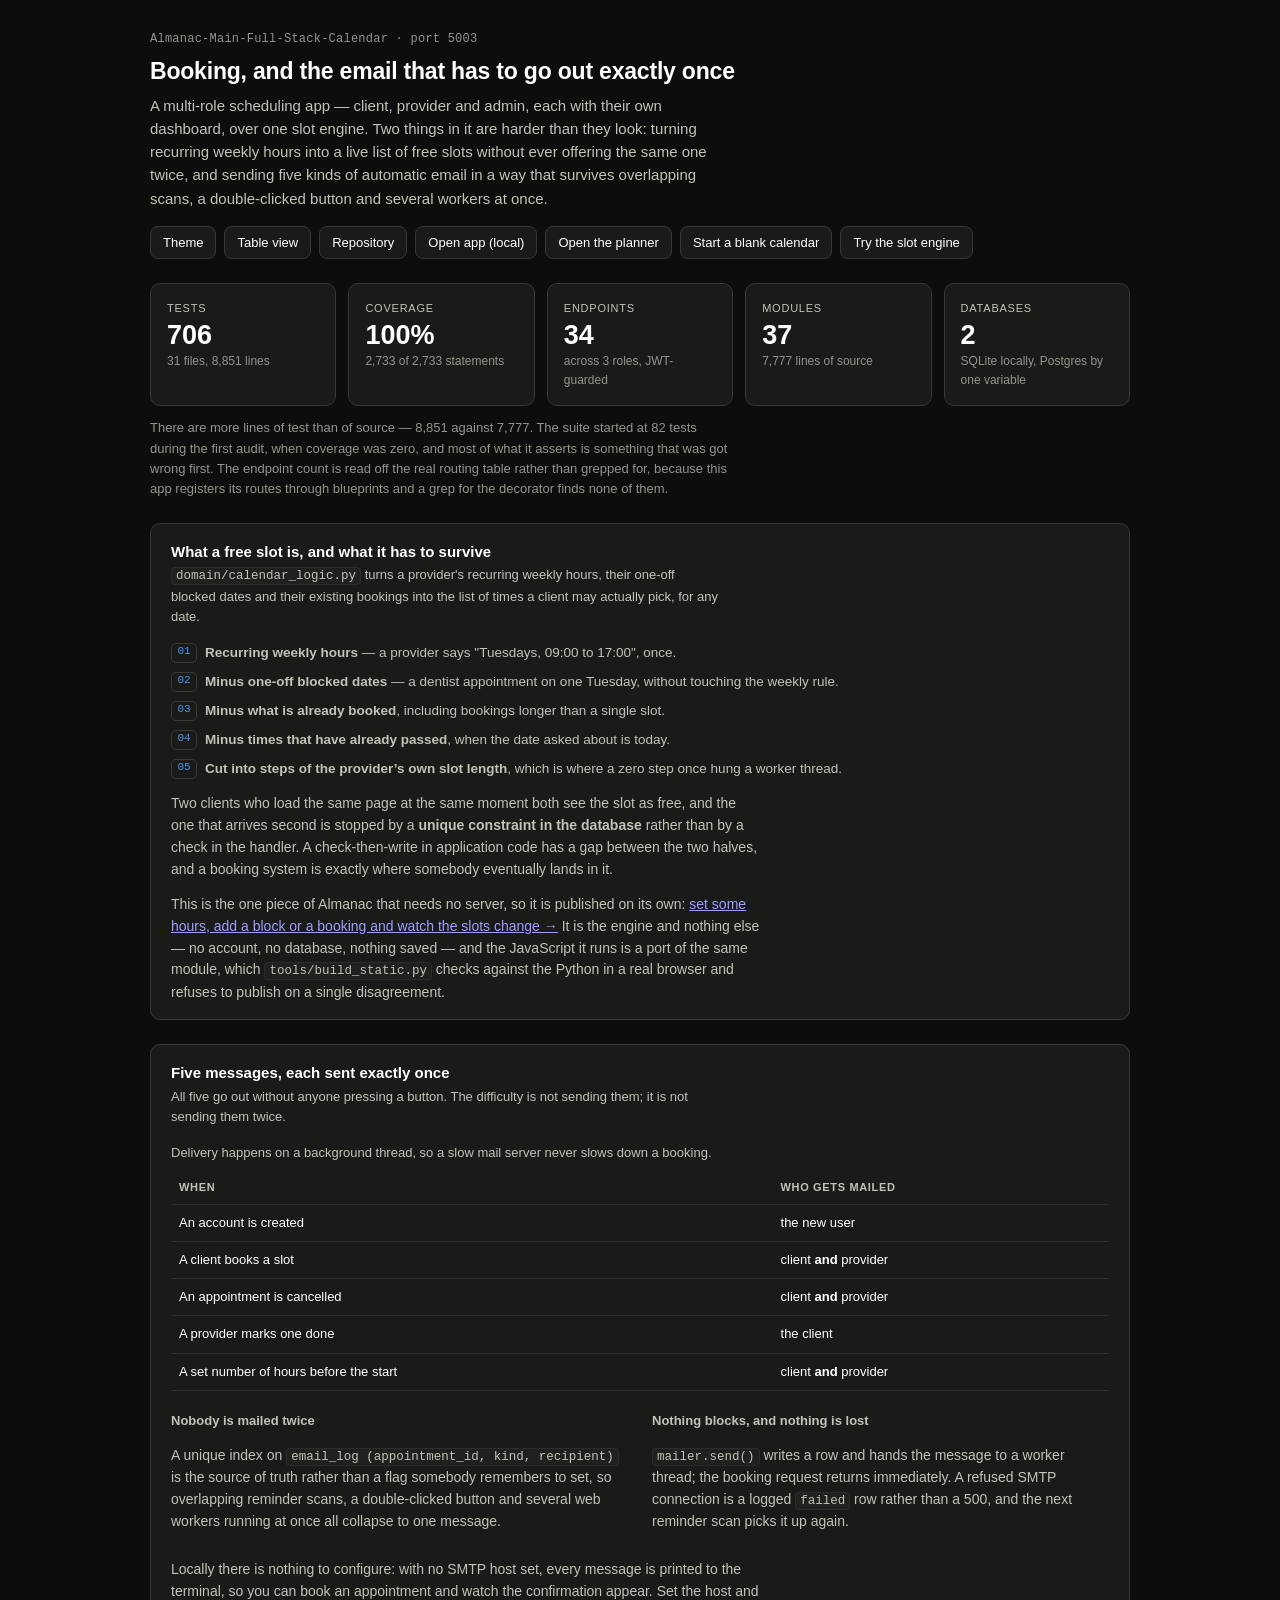
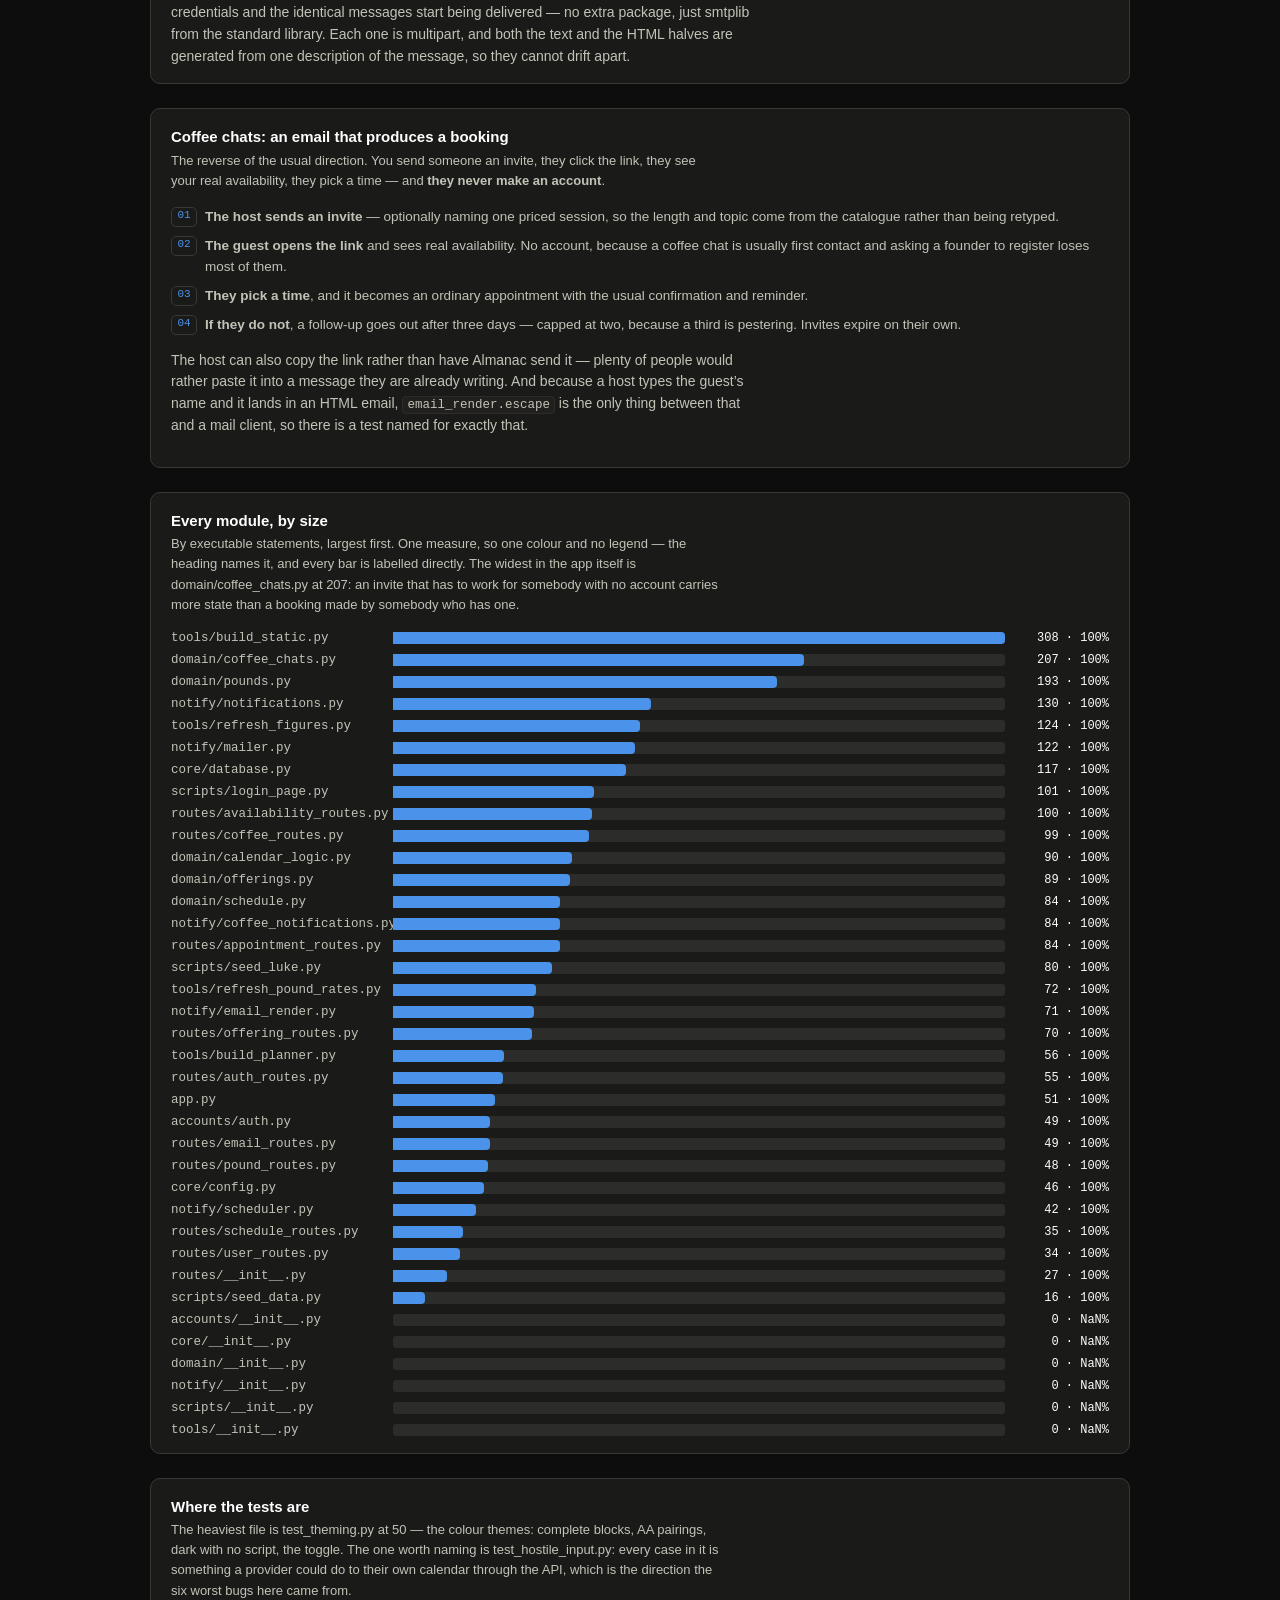
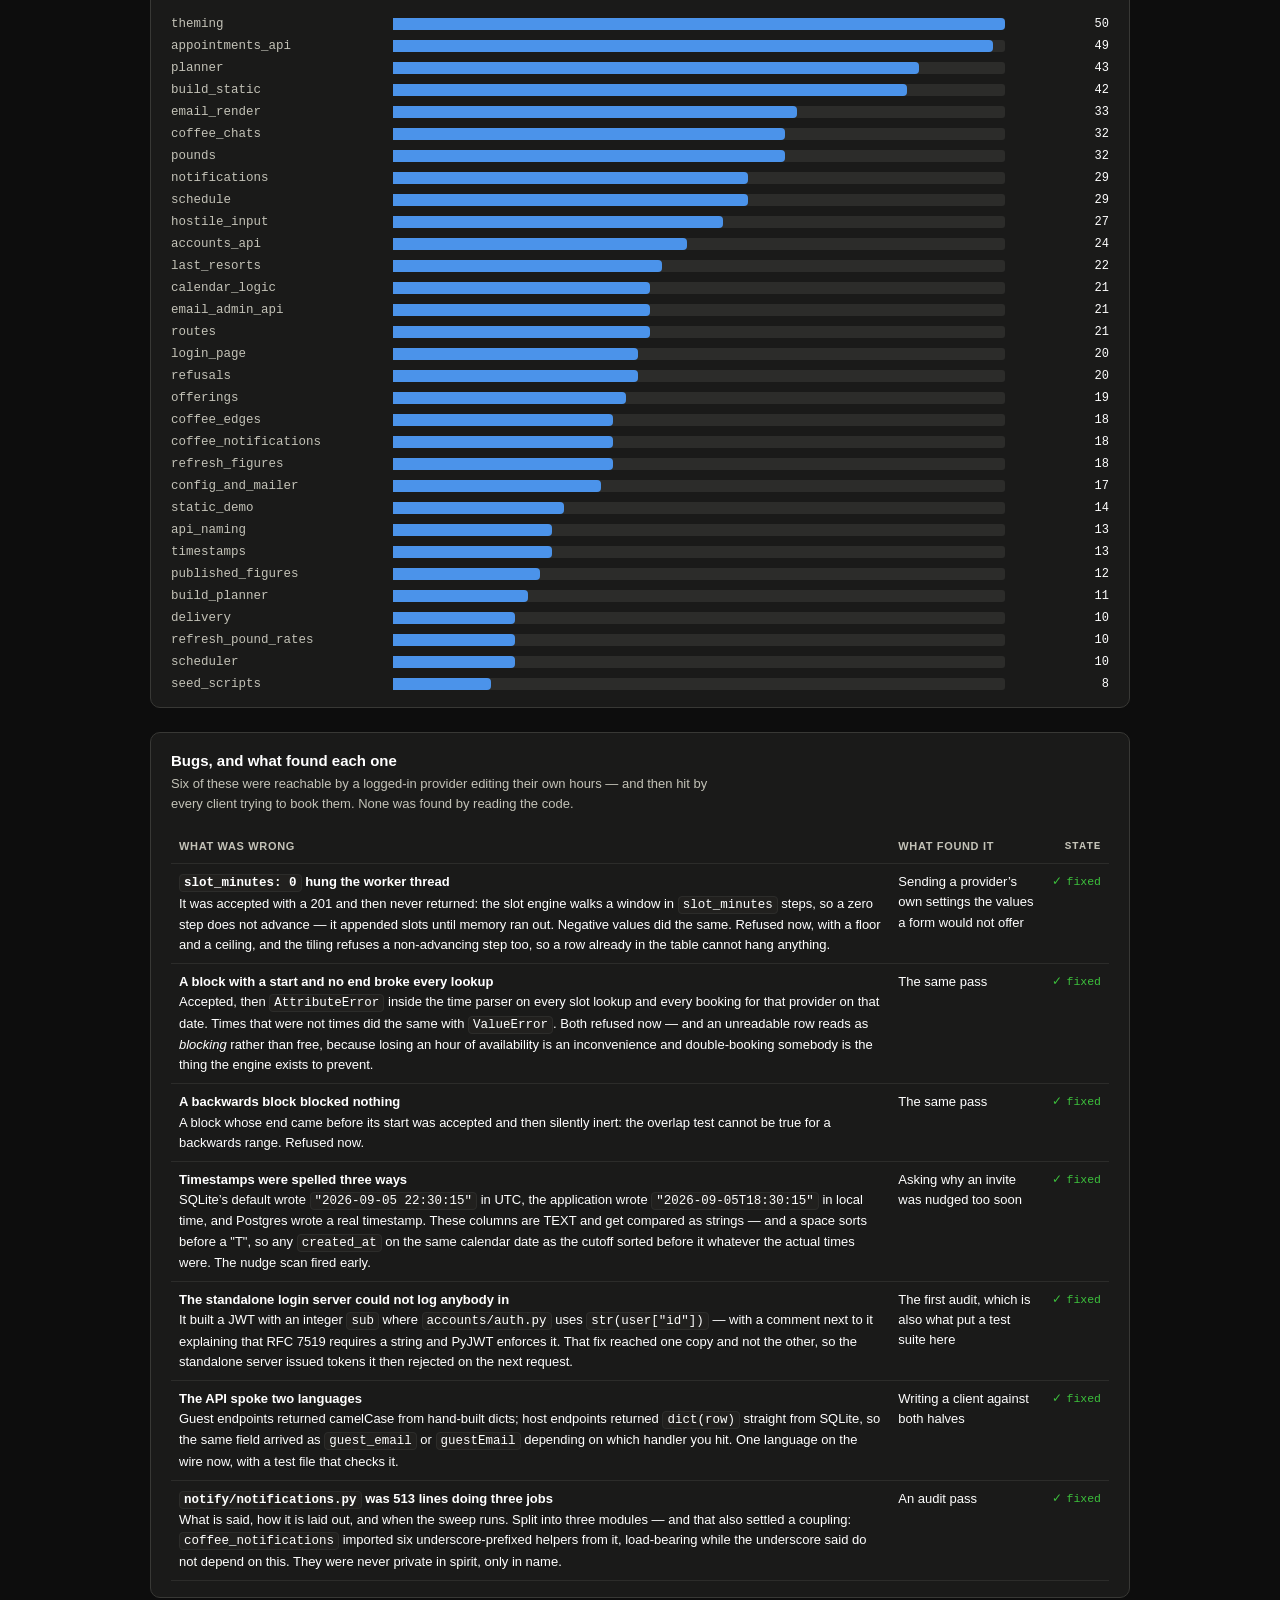
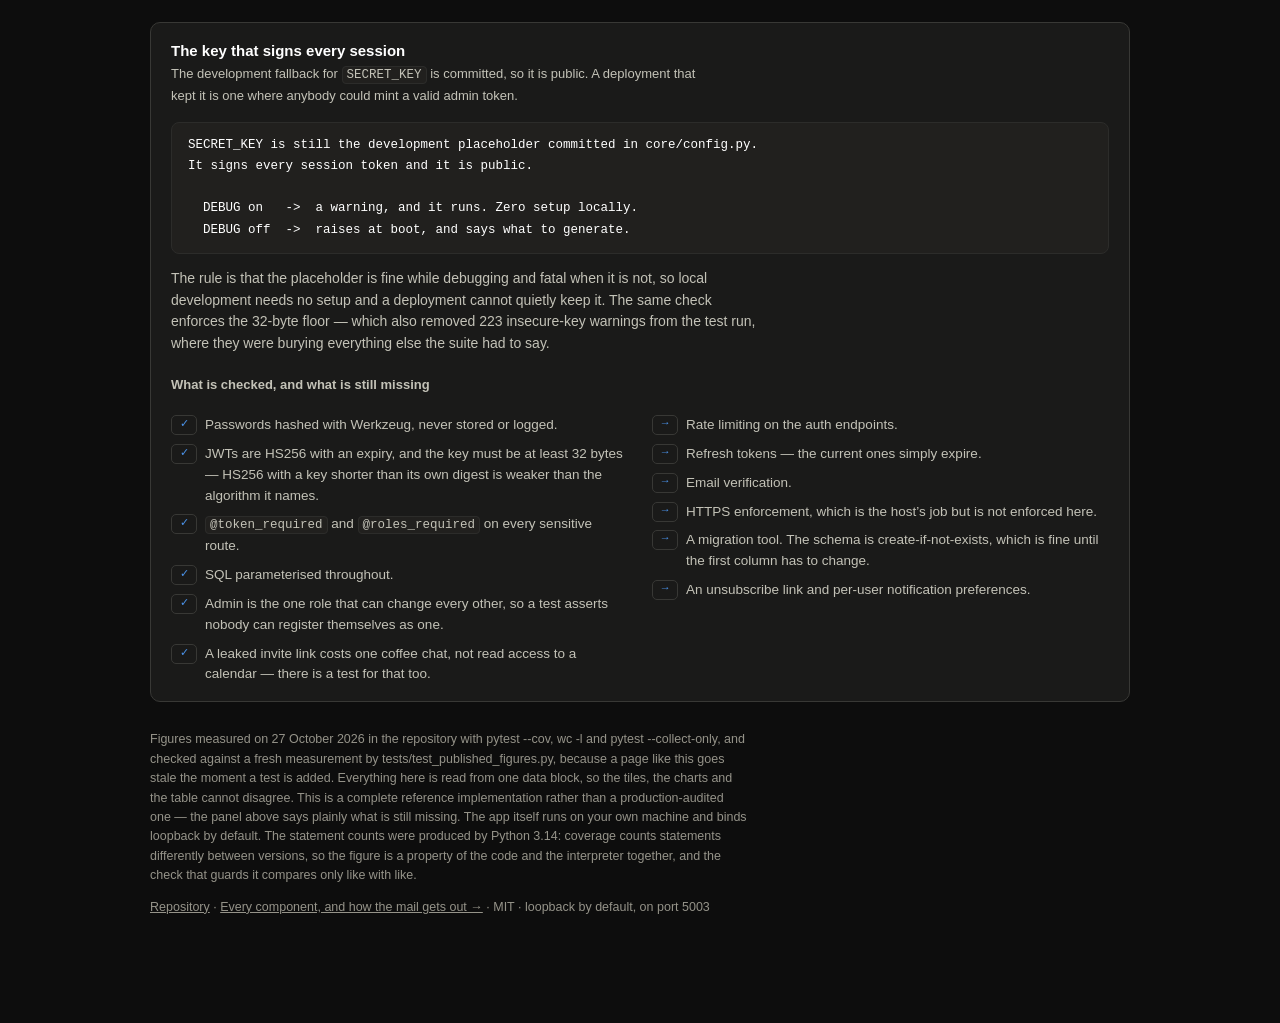
==== commit d5b32ba5: "figures: 706 tests after the theming tests, refreshed by tools/refresh_figures.py Co-Authored-By: Cl" ====
--- a/docs/index.html
+++ b/docs/index.html
@@ -413,6 +413,7 @@
 ];
 
 var TESTS = [
+  { file: 'test_theming.py',              n: 50, of: 'the colour themes: complete blocks, AA pairings, dark with no script, the toggle' },
   { file: 'test_appointments_api.py',     n: 49, of: 'booking, cancelling, completing, and who may do which' },
   { file: 'test_planner.py',              n: 43, of: 'the standalone planner, and that no seed of anyone’s is committed with it' },
   { file: 'test_build_static.py',         n: 42, of: 'the slot-engine build: compare, refuse, prove, write' },
@@ -442,11 +443,10 @@
   { file: 'test_delivery.py',             n: 10, of: 'the SMTP conversation, and the sweep that drives it' },
   { file: 'test_refresh_pound_rates.py',  n: 10, of: 'the ECB download and parse, with no network' },
   { file: 'test_scheduler.py',            n: 10, of: 'the background sweep' },
-  { file: 'test_seed_scripts.py',         n:  8, of: 'the seed scripts, run twice against a throwaway database' },
-  { file: 'test_theming.py',              n:  0, of: 'the colour themes: complete blocks, AA pairings, dark with no script, the toggle' }
-];
-
-var TEST_LINES = 8380;
+  { file: 'test_seed_scripts.py',         n:  8, of: 'the seed scripts, run twice against a throwaway database' }
+];
+
+var TEST_LINES = 8851;
 
 /* Which interpreter produced the statement counts above. It matters: coverage
  * counts a `with` block or a multi-line call differently between versions, so
